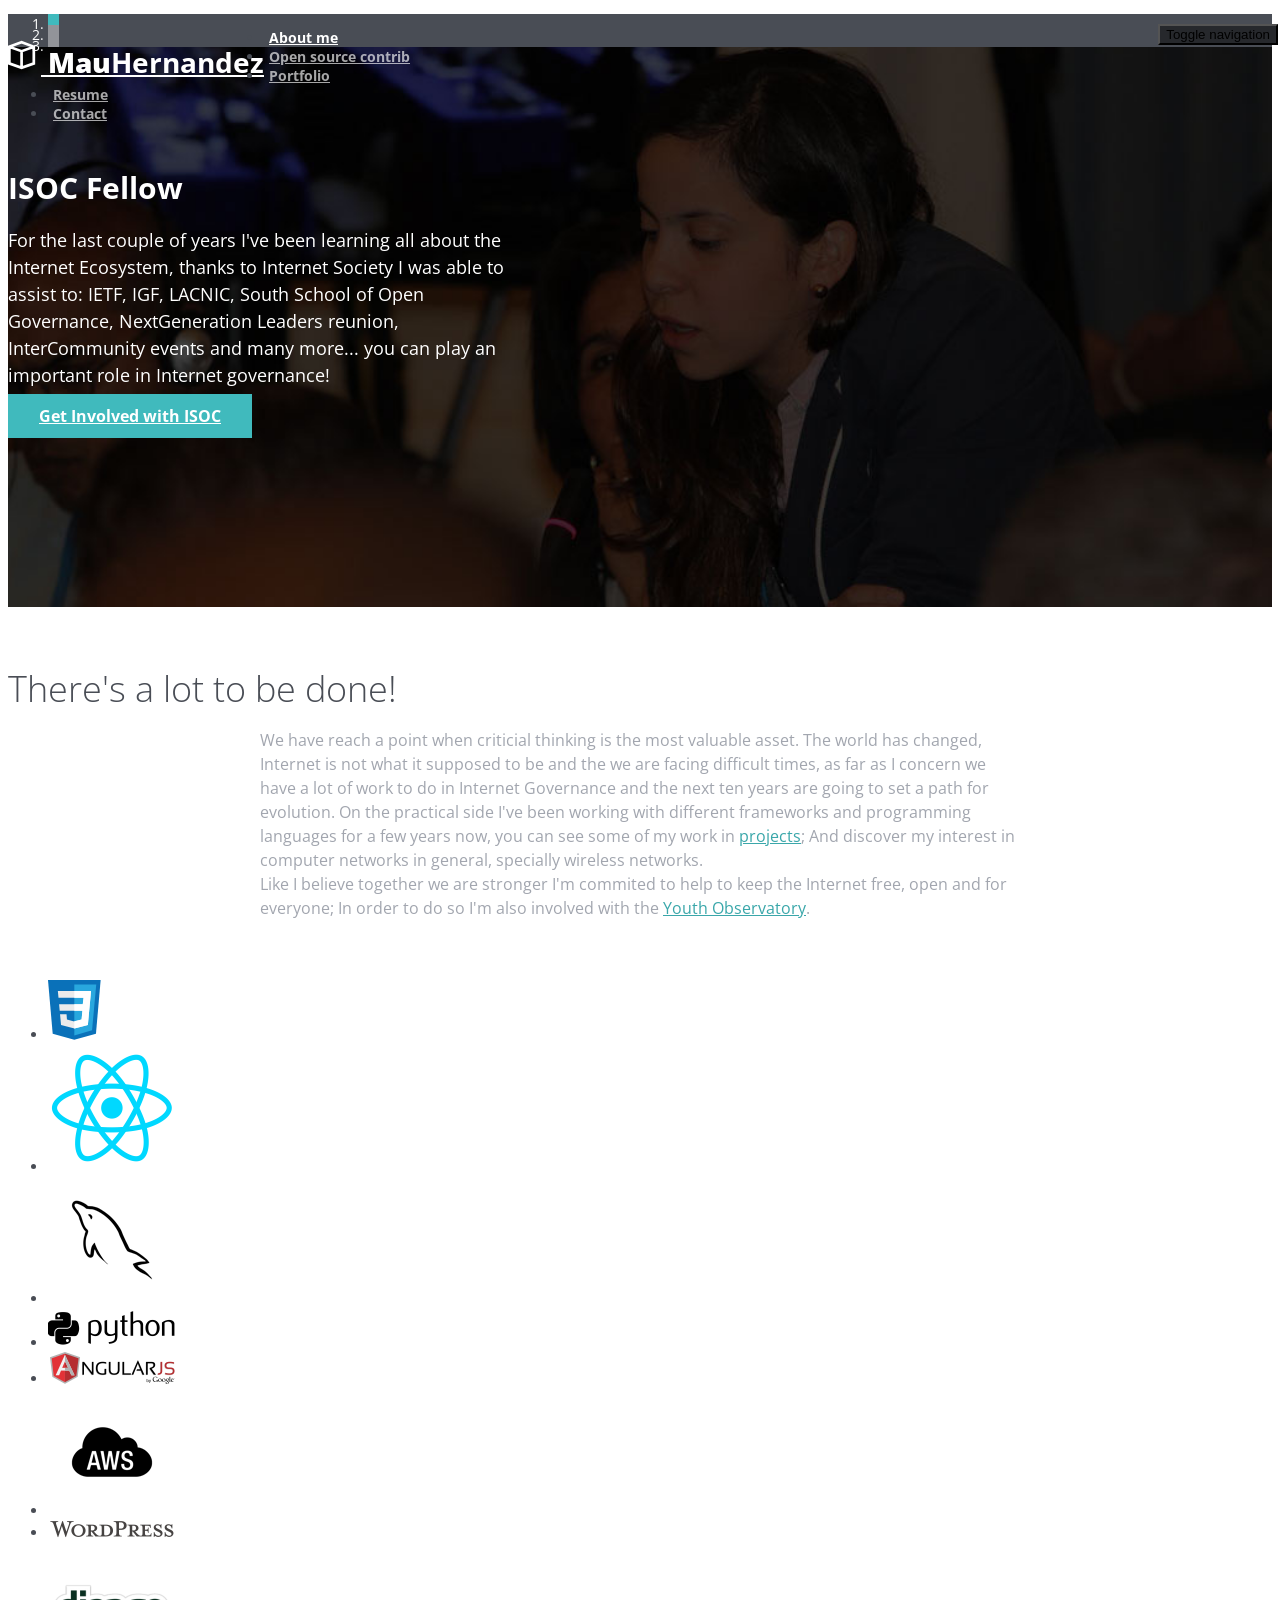
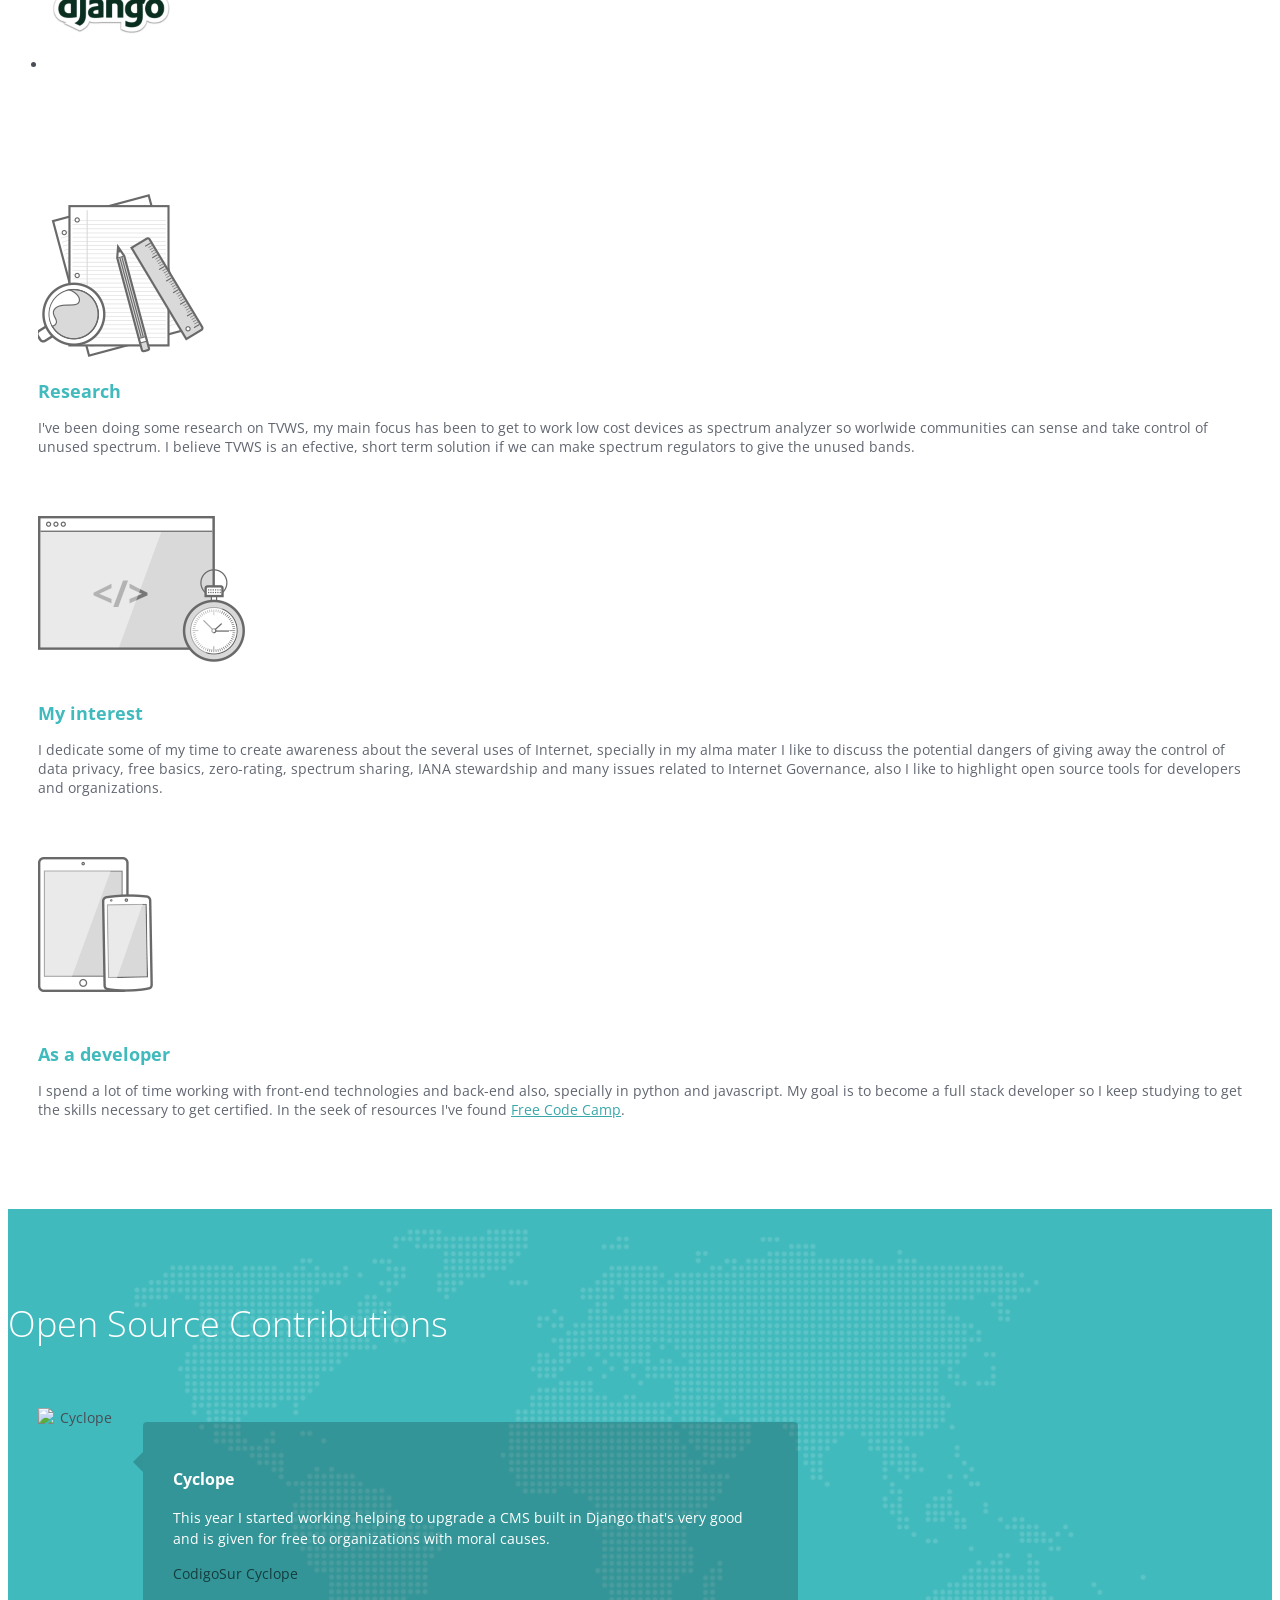
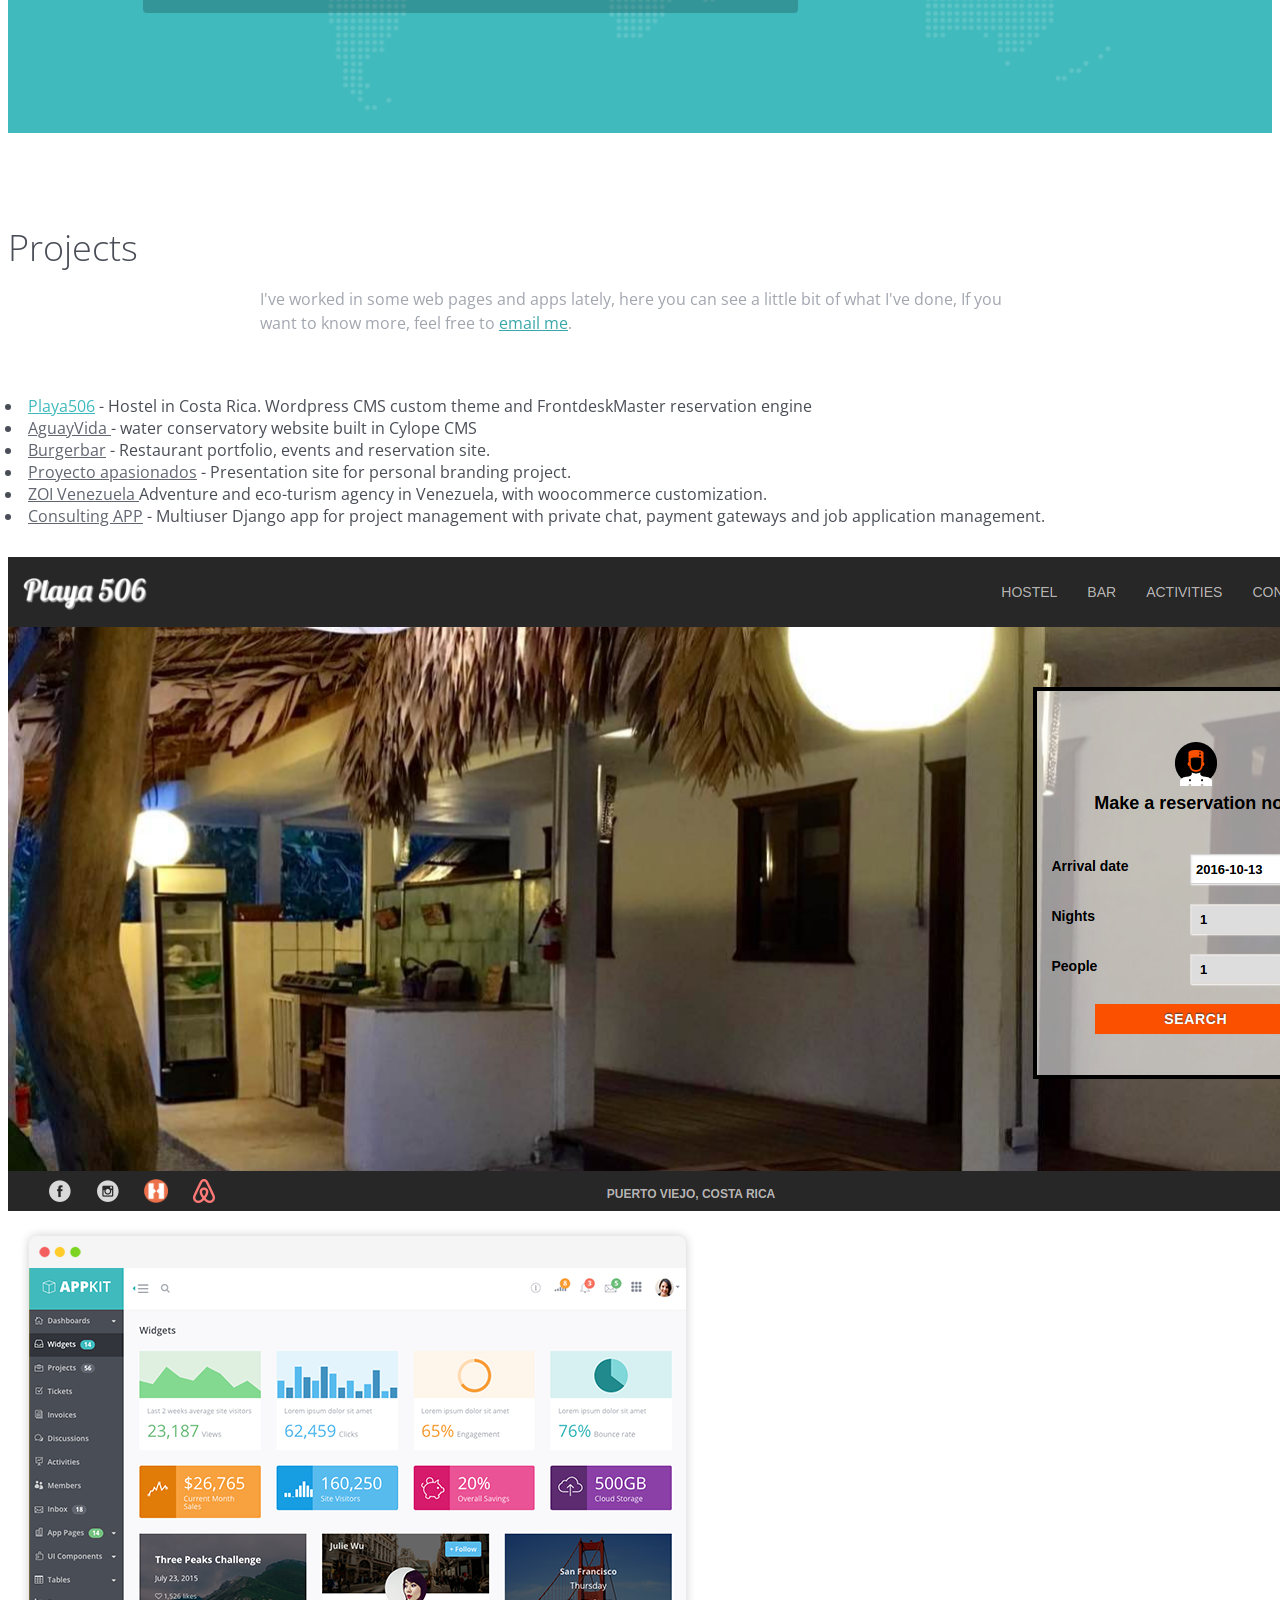
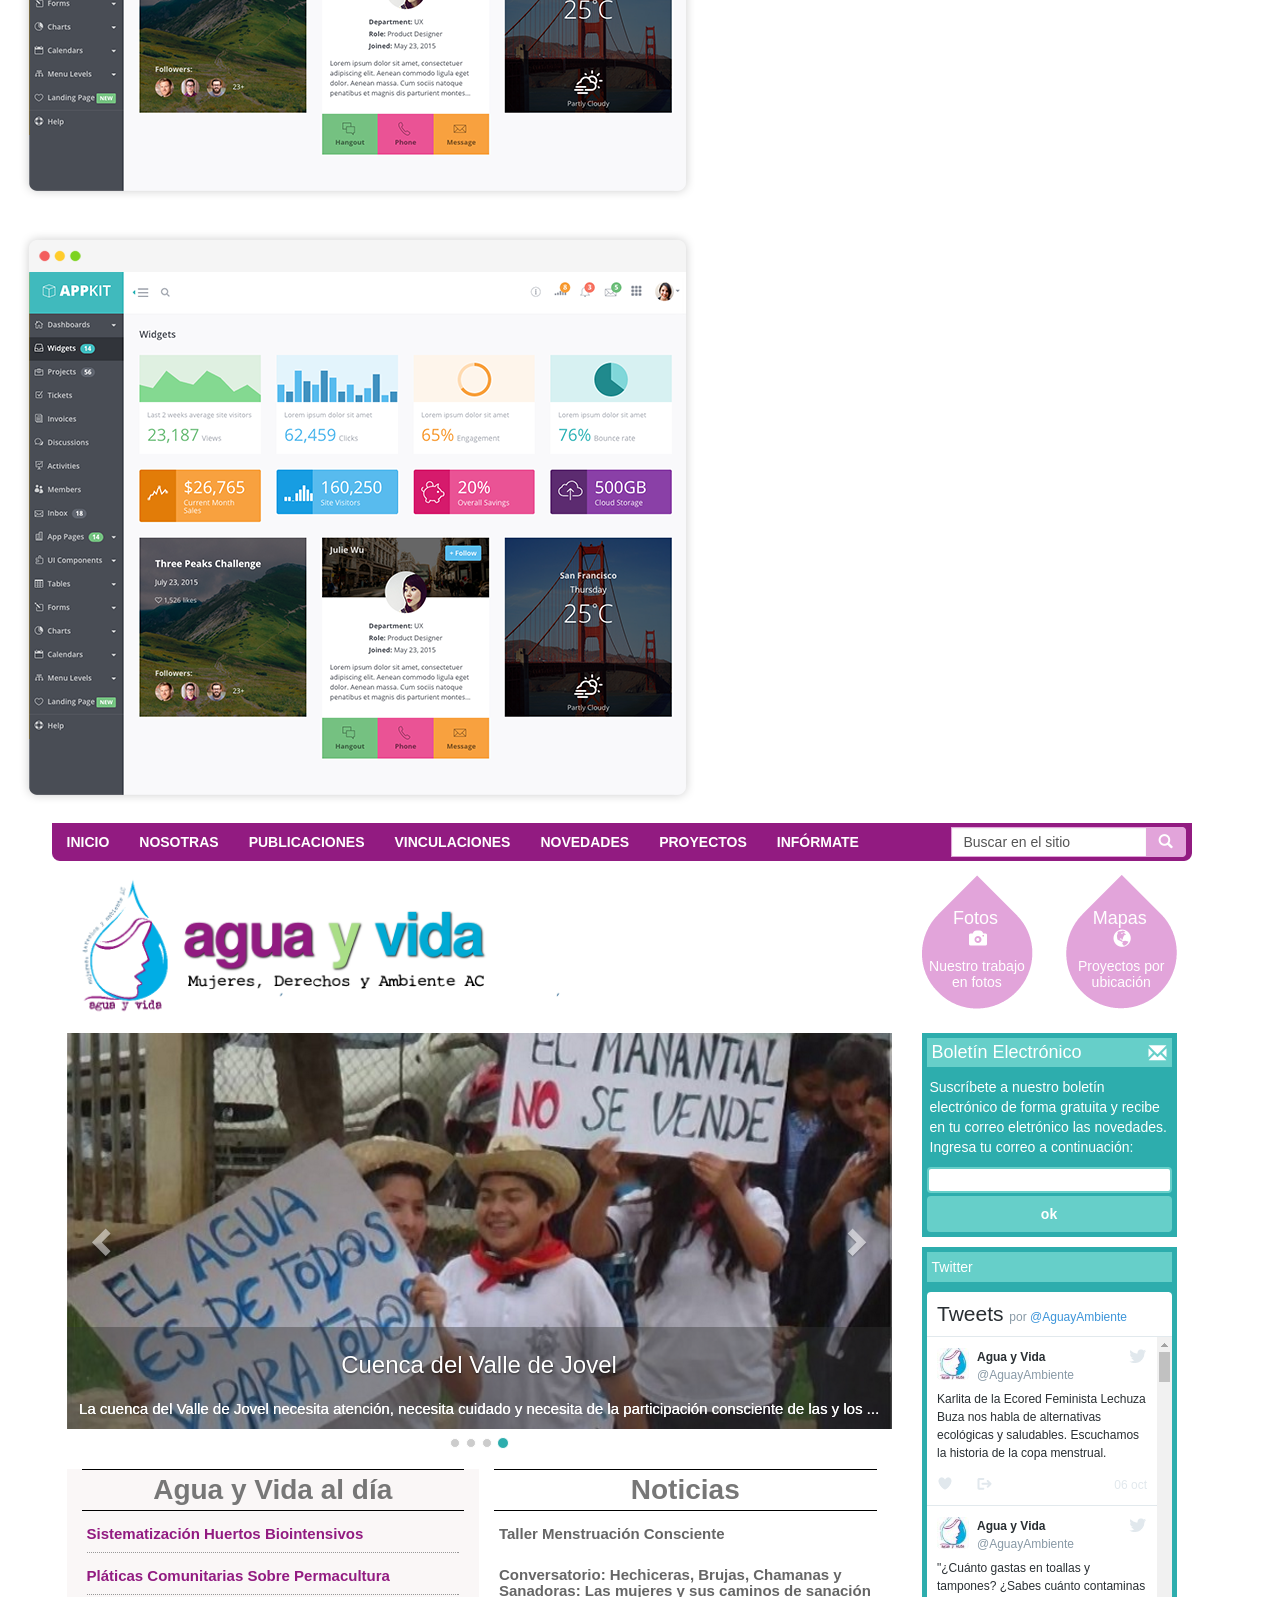
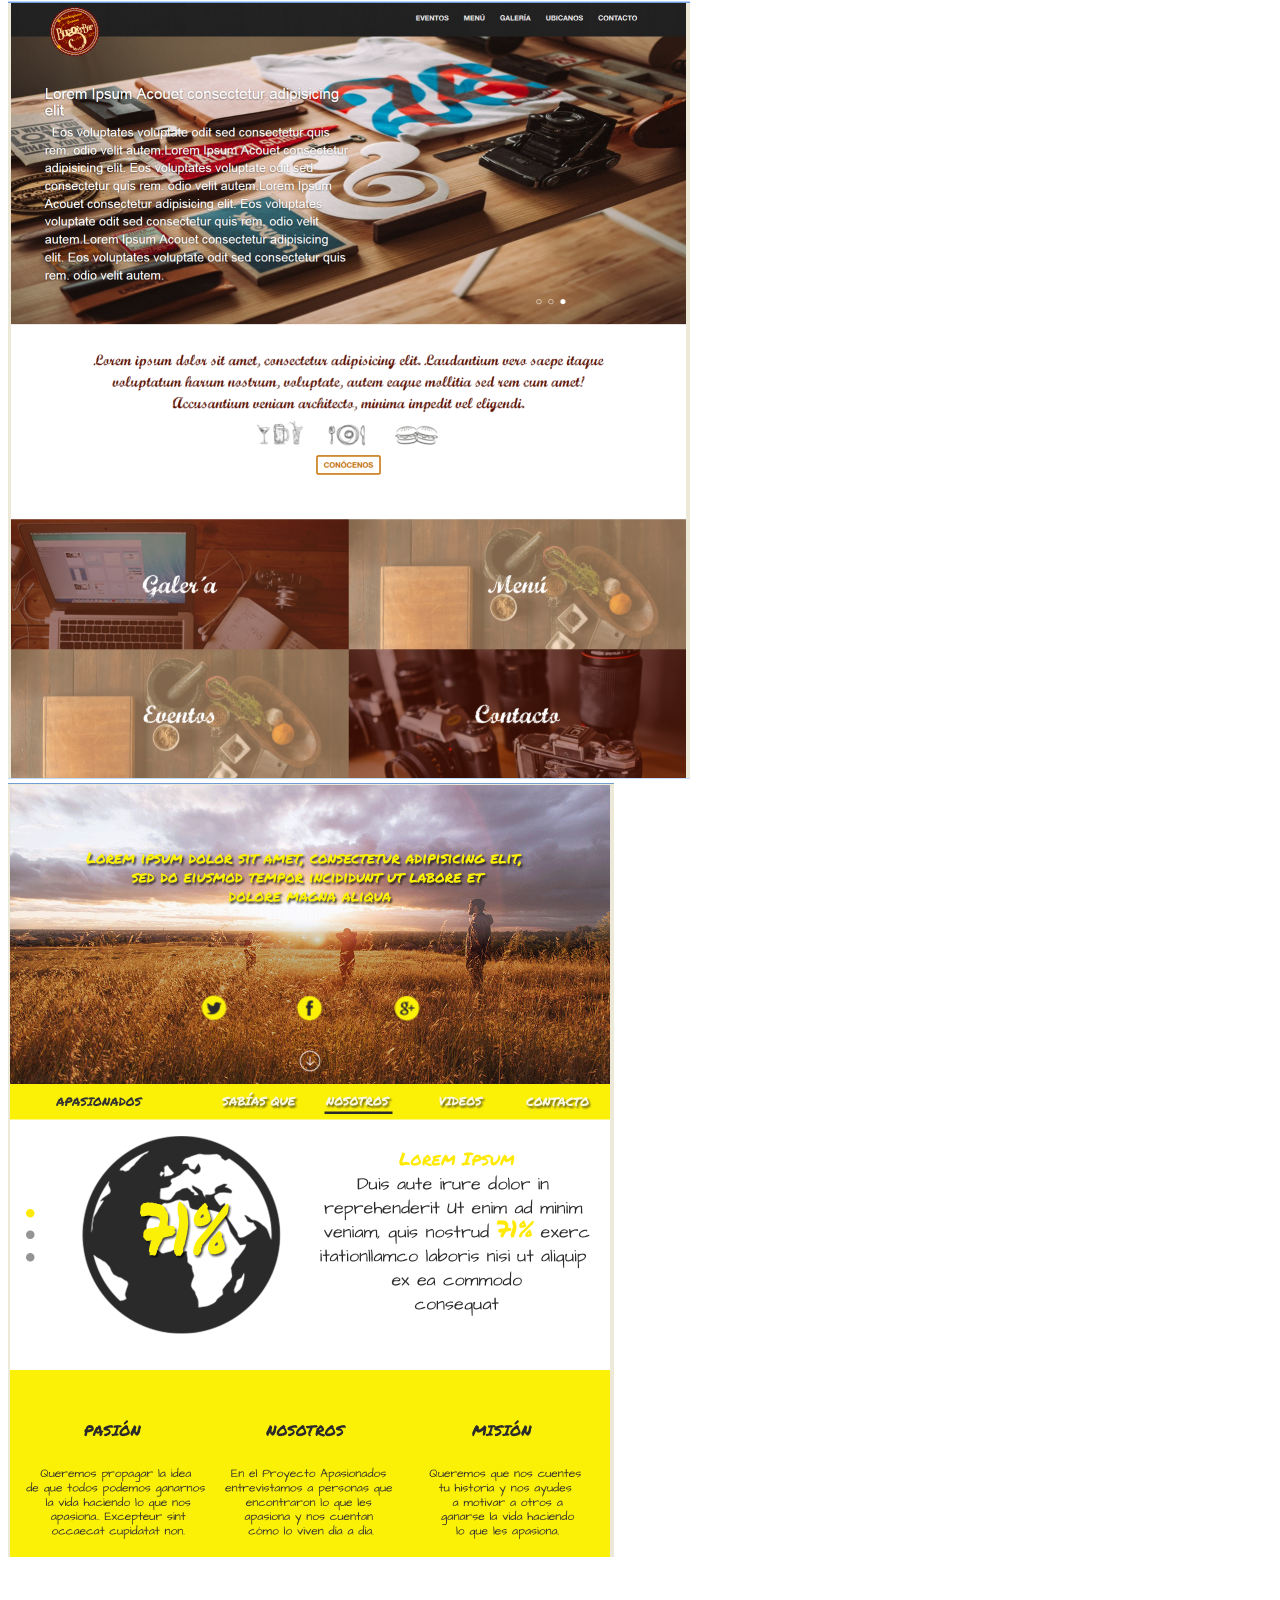
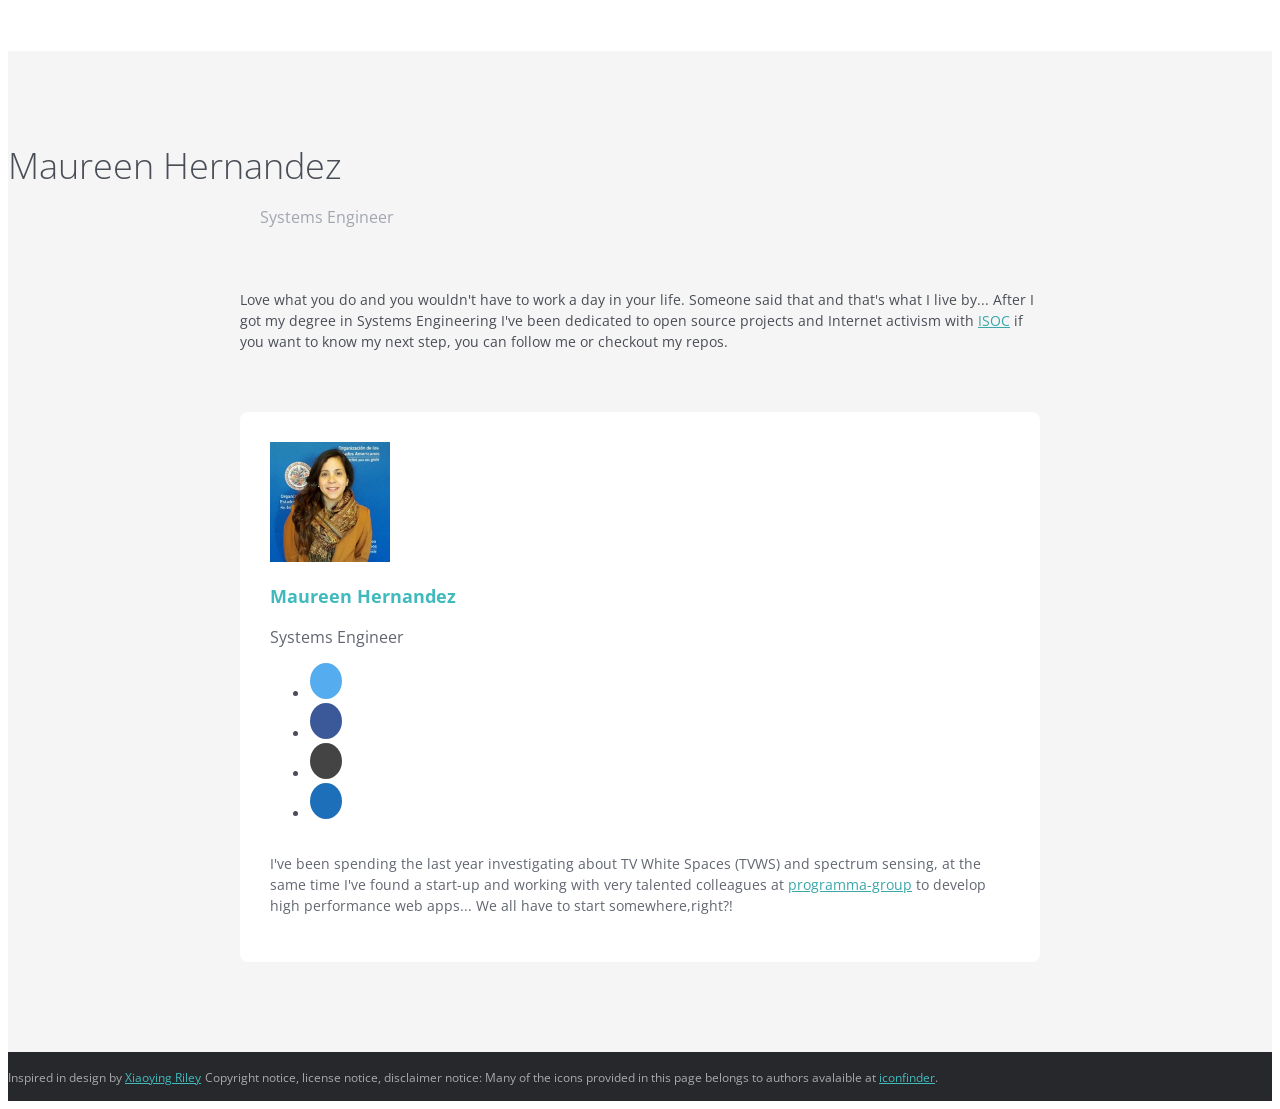
==== index.html @ 8a641129 "Update New icons, resume and description" ====
<!DOCTYPE html>
<!--[if IE 8]> <html lang="en" class="ie8"> <![endif]-->  
<!--[if IE 9]> <html lang="en" class="ie9"> <![endif]-->  
<!--[if !IE]><!--> <html lang="en"> <!--<![endif]-->  
<html>
<head>
	<title>Mau Hernandez</title>
	<meta charset="utf-8">
	<meta http-equiv="X-UA-Compatible" content="IE=edge">
	<meta name="viewport" content="width=device-width, initial-scale=1.0">
	<meta name="description" content="Personal website Maureen Patricia Hernandez. Engineer/Developer">
	<meta name="author" content="Maureen Patricia Hernandez">
	<link rel="shortcut icon" href="favicon.ico">
	<link href='http://fonts.googleapis.com/css?family=Open+Sans:300italic,400italic,600italic,700italic,800italic,400,300,600,700,800' rel='stylesheet' type='text/css'>
	<link rel="stylesheet" href="assets/plugins/bootstrap/css/bootstrap.min.css">
	<link rel="stylesheet" href="assets/plugins/font-awesome/css/font-awesome.css">
	<link id="theme-style" rel="stylesheet" href="assets/css/styles.css">
    <!-- HTML5 shim and Respond.js for IE8 support of HTML5 elements and media queries -->
    <!--[if lt IE 9]>
      <script src="https://oss.maxcdn.com/html5shiv/3.7.2/html5shiv.min.js"></script>
      <script src="https://oss.maxcdn.com/respond/1.4.2/respond.min.js"></script>
    <![endif]-->
</head>
<body>

	    <header id="header" class="header">  
        <div class="container">       
            <h1 class="logo">
                <a class="scrollto" href="#hero">
                    <span class="logo-icon-wrapper"><img class="logo-icon" src="assets/images/logo-icon.svg" alt="icon"></span>
                    <span class="text"><span class="highlight">Mau</span>Hernandez</span></a>
            </h1><!--//logo-->
            <nav class="main-nav navbar-right" role="navigation">
                <div class="navbar-header">
                    <button class="navbar-toggle" type="button" data-toggle="collapse" data-target="#navbar-collapse">
                        <span class="sr-only">Toggle navigation</span>
                        <span class="icon-bar"></span>
                        <span class="icon-bar"></span>
                        <span class="icon-bar"></span>
                    </button><!--//nav-toggle-->
                </div><!--//navbar-header-->
                <div id="navbar-collapse" class="navbar-collapse collapse">
                    <ul class="nav navbar-nav">
                        <li class="active nav-item"><a class="scrollto" href="#about">About me</a></li>

                        <li class="nav-item"><a class="scrollto" href="#contributions">Open source contrib</a></li>
                        <li class="nav-item"><a class="scrollto" href="#portfolio">Portfolio</a></li>
                        <li class="nav-item"><a class="scrollto" href="Maureen_Hernandez_resume.pdf">Resume</a></li>
                        <li class="nav-item"><a class="scrollto" href="#contact">Contact</a></li>
                        <!-- <li class="nav-item"><a class="scrollto" href="#contact">Contact</a></li> -->
                    </ul><!--//nav-->
                </div><!--//navabr-collapse-->
            </nav><!--//main-nav-->                     
        </div><!--//container-->
    </header><!--//header-->

        <div id="hero" class="hero-section">
        
        <div id="hero-carousel" class="hero-carousel carousel carousel-fade slide" data-ride="carousel" data-interval="10000">
                       
			<!-- Indicators -->
			<ol class="carousel-indicators">
				<li class="active" data-slide-to="0" data-target="#hero-carousel"></li>
				<li data-slide-to="1" data-target="#hero-carousel"></li>
				<li data-slide-to="2" data-target="#hero-carousel"></li>
			</ol>
			
			<!-- Wrapper for slides -->
			<div class="carousel-inner">
    			
				<div class="item item-1 active">
					<div class="item-content container">
    					<div class="item-content-inner">
    				        
				            <h2 class="heading">ISOC Fellow</h2>
				            <p class="intro">For the last couple of years I've been learning all about the Internet Ecosystem, thanks to Internet Society I was able to assist to: IETF, IGF, LACNIC, South School of Open Governance, NextGeneration Leaders reunion, InterCommunity events and many more... you can play an important role in Internet governance!</p>
				            <a class="btn btn-primary btn-cta" href="https:www.isoc.org" target="_blank">Get Involved with ISOC</a>
    				        
    					</div><!--//item-content-inner-->
					</div><!--//item-content-->
				</div><!--//item-->
				
				<div class="item item-2">
					<div class="item-content container">
						<div class="item-content-inner">
    				        
				            <h2 class="heading">TVWS Research</h2>
				            <p class="intro">I've been learning about sprectrum sharing for two years now, I wrote a paper about spectrum sensing with low cost devices,that took me to <a href="http://dynamicspectrumalliance.org/global-summit/">Dynamic Spectrum Alliance</a> reunion in Bogota, when in a roundtable we discuss the efforts and directions for the <a href="https://comconnectivity.org/"></a>Dynamic Coalition on Connected Communities (DC3). I'm going to present the full article on this year Internet Governance Forum, join us at the <a href="https://igf2016.sched.org/event/8htn/dc-on-community-connectivity">DC3 session</a></p>
				            <a class="https://igf2016.sched.org/event/8htn/dc-on-community-connectivity" target="_blank">Find out more</a>
    				        
    					</div><!--//item-content-inner-->
					</div>
				</div><!--//item-->
				
				<div class="item item-3">
					<div class="item-content container">
						<div class="item-content-inner">
    				        
				            <h2 class="heading">Web Development</h2>
				            <p class="intro"> At the moment most of my time goes to build web apps using Django and other scopes with continuos integration delivery, REST arquitecture systems and high standars on UX. All this by making use of different kind os API's and writting reusable code following agile development methodology. I've built sites and apps for customers around the world, some I can show you, Check them out!</p>
				            <a class="btn btn-primary btn-cta" href="#portfolio">See portfolio!</a>
    				        
    					</div><!--//item-content-inner-->
					</div>
				</div><!--//item-->
			</div><!--//carousel-inner-->

		</div><!--//carousel-->
    </div><!--//hero-->

    <div id="about" class="about-section">
        <div class="container text-center">
            <h2 class="section-title">There's a lot to be done!</h2>
            <p class="intro"> We have reach a point when criticial thinking is the most valuable asset. The world has changed, Internet is not what it supposed to be and the we are facing difficult times, as far as I concern we have a lot of work to do in Internet Governance and the next ten years are going to set a path for evolution. On the practical side I've been working with different frameworks and programming languages for a few years now, you can see some of my work in <a href="#portfolio">projects</a>; And discover my interest in computer networks in general, specially wireless networks. <br> Like I believe together we are stronger I'm commited to help to keep the Internet free, open and for everyone; In order to do so I'm also involved with the <a href="http://obdjuv.org/">Youth Observatory</a>.</p>
            <ul class="technologies list-inline">
                <li><img src="assets/images/logo-css3.svg" alt="CSS3"></li>
                <li><img src="assets/images/Reactjs.png" alt="REACT"></li>
                <li><img src="assets/images/mysql.png" alt="mysql"></li>
                <li><img src="assets/images/python-logo.png" alt="Python"></li>
                <li><img src="assets/images/AngularJS.png" alt="Angular"></li>
                <li><img src="assets/images/aws.png" alt="Amazon Web Services"></li>
                <li><img src="assets/images/wp.png" alt="Wordpress"></li>
                <li><img src="assets/images/django.png" alt="Django"></li>
            </ul>
            
            <div class="items-wrapper row">
                <div class="item col-mg-4 col-sm-4 col-sm-12">
                    <div class="item-inner">
                        <div class="figure-holder">
                            <img class="figure-image" src="assets/images/figure-1.png" alt="image">
                        </div><!--//figure-holder-->
                        <h3 class="item-title">Research</h3>
                        <div class="item-desc">
                        	I've been doing some research on TVWS, my main focus has been to get to work low cost devices as spectrum analyzer so worlwide communities can sense and take control of unused spectrum. I believe TVWS is an efective, short term solution if we can make spectrum regulators to give the unused bands.
                        </div><!--//item-desc-->
                    </div><!--//item-inner-->
                </div><!--//item-->
                <div class="item col-mg-4 col-sm-4 col-sm-12">
                    <div class="item-inner">
                        <div class="figure-holder">
                            <img class="figure-image" src="assets/images/figure-2.png" alt="image">
                        </div><!--//figure-holder-->
                        <h3 class="item-title">My interest</h3>
                        <div class="item-desc">
                            I dedicate some of my time to create awareness about the several uses of Internet, specially in my alma mater I like to discuss the potential dangers of giving away the control of data privacy, free basics, zero-rating, spectrum sharing, IANA stewardship and many issues related to Internet Governance, also I like to highlight open source tools for developers and organizations.</div><!--//item-desc-->
                    </div><!--//item-inner-->
                </div><!--//item-->
                <div class="item col-mg-4 col-sm-4 col-sm-12">
                    <div class="item-inner">
                        <div class="figure-holder">
                            <img class="figure-image" src="assets/images/figure-3.png" alt="image">
                        </div><!--//figure-holder-->
                        <h3 class="item-title">As a developer</h3>
                        <div class="item-desc">
                            I spend a lot of time working with front-end technologies and back-end also, specially in python and javascript. My goal is to become a full stack developer so I keep studying to get the skills necessary to get certified. In the seek of resources I've found <a href="https://freecodecamp.com/" title="">Free Code Camp</a>.</div><!--//item-desc-->
                    </div><!--//item-inner-->
                </div><!--//item-->
            </div><!--//items-wrapper-->
        </div><!--//container-->
    </div><!--//about-section-->

    <div id="contributions" class="testimonials-section">
        <div class="container">
            <h2 class="section-title text-center">Open Source Contributions</h2>
            <div class="item center-block">
                <div class="profile-holder">
                    <img class="profile-image" src="https://pillku.org/media/uploads/images/pictures/n10/cyclope_big.jpg" alt="Cyclope">
                </div>
                <div class="quote-holder">
                    <blockquote class="quote">
                    	<h3>Cyclope</h3>
                        <p>This year I started working helping to upgrade a CMS built in Django that's very good and is given for free to organizations with moral causes.</p>
                        <div class="quote-source">
                            <a href="https://codigosur.org/"></a><span class="name">CodigoSur</span>
                            <a href="https://cyclope.codigosur.org/"></a><span class="meta">Cyclope</span>
                        </div><!--//quote-source-->
                    </blockquote>
                </div><!--//quote-holder-->
            </div><!--//item-->
        </div><!--//container-->
    </div><!--//testimonials-->
    

        <div id="portfolio" class="features-section">
        <div class="container text-center">
            <h2 class="section-title">Projects</h2>
            <p class="intro">I've worked in some web pages and apps lately, here you can see a little bit of what I've done, If you want to know more, feel free to <a href="mailto:hernandezgmaureenp@gmail.com?subject=feedback">email me</a>.</p>
            
            <div class="tabbed-area row">
                
                <!-- Nav tabs -->
                <ul class="feature-nav nav nav-pill nav-stacked text-left col-md-4 col-sm-6 col-xs-12 col-md-push-8 col-sm-push-6 col-xs-push-0" role="tablist">
                     <li role="presentation" class="active"><a href="#feature-1" aria-controls="feature-1" role="tab" data-toggle="tab"><i class="fa fa-magic"></i>Playa506</a> - Hostel in Costa Rica. Wordpress CMS custom theme and FrontdeskMaster reservation engine </li>
                	<li role="presentation"><a href="#feature-4" aria-controls="feature-4" role="tab" data-toggle="tab"><i class="fa fa-rocket"></i>AguayVida </a> - water conservatory website built in Cylope CMS </li>
                    <li role="presentation"><a href="#feature-6" aria-controls="feature-6" role="tab" data-toggle="tab"><i class="fa fa-rocket"></i>Burgerbar</a> - Restaurant portfolio, events and reservation site.</li> 
                    <li role="presentation"><a href="#feature-7" aria-controls="feature-7" role="tab" data-toggle="tab"><i class="fa fa-rocket"></i>Proyecto apasionados</a> - Presentation site for personal branding project.</li>
                     <li role="presentation"><a href="#feature-2" aria-controls="feature-2" role="tab" data-toggle="tab"><i class="fa fa-star"></i>ZOI Venezuela </a> Adventure and eco-turism agency in Venezuela, with woocommerce customization. </li>
                    <li role="presentation"><a href="#feature-3" aria-controls="feature-3" role="tab" data-toggle="tab"><i class="fa fa-rocket"></i>Consulting APP</a> - Multiuser Django app for project management with private chat, payment gateways and job application management.</li>  
<!--                     <li role="presentation"><a href="#feature-8" aria-controls="feature-8" role="tab" data-toggle="tab"><i class="fa fa-rocket"></i>Donald</a> - Professional photographer portfolio.</li>   -->                        
                </ul>
                
                <!-- Tab panes -->
                <div class="feature-content tab-content col-md-8 col-sm-6 col-xs-12 col-md-pull-4 col-sm-pull-6 col-xs-pull-0">
                    <div role="tabpanel" class="tab-pane fade in active" id="feature-1">
                        <a href="http://playa506.com/" target="_blank"><img class="img-responsive" src="assets/images/feature-11.png" alt="screenshot" ></a>
                    </div>
                    <div role="tabpanel" class="tab-pane fade" id="feature-2">
                        <a href="http://zoivenezuela.com/" target="_blank"><img class="img-responsive" src="assets/images/feature-2.png" alt="screenshot" ></a>
                    </div>
                    <div role="tabpanel" class="tab-pane fade" id="feature-3">
                        <a href="https://wrapbootstrap.com/theme/admin-appkit-admin-theme-angularjs-WB051SCJ1?ref=3wm" target="_blank"><img class="img-responsive" src="assets/images/feature-2.png" alt="screenshot" ></a>
                    </div>
                    <div role="tabpanel" class="tab-pane fade" id="feature-4">
                        <a href="https://aguayvida.org.mx/" target="_blank"><img class="img-responsive" src="assets/images/feature-31.png" alt="screenshot" ></a>
                    </div>
                    <div role="tabpanel" class="tab-pane fade" id="feature-6">
                        <a href="http://www.burdadebueno.com/" target="_blank"><img class="img-responsive" src="assets/images/feature-61.png" alt="screenshot" ></a>
                    </div>
                    <div role="tabpanel" class="tab-pane fade" id="feature-7">
                        <a href="http://www.proyectoapasionados.org/" target="_blank"><img class="img-responsive" src="assets/images/feature-71.png" alt="screenshot" ></a>
                    </div>
                    
                    
                </div><!--//feature-content-->

                
            </div><!--//tabbed-area-->
            
        </div><!--//container-->
    </div><!--//features-->

    <div class="team-section" id="contact">
        <div class="container text-center">
            <h2 class="section-title">Maureen Hernandez</h2>
            <p class="intro">Systems Engineer</p>
            <div class="story">
                <p>Love what you do and you wouldn't have to work a day in your life. Someone said that and that's what I live by... After I got my degree in Systems Engineering I've been dedicated to open source projects and Internet activism with <a href="https://www.isoc.org">ISOC</a> if you want to know my next step, you can follow me or checkout my repos.</p>
            </div>
            <div class="members-wrapper row">
                <div class="item col-md-12 col-sm-12 col-xs-12">
                    <div class="item-inner">
                        <div class="profile">
                            <img class="profile-image" src="assets/images/main-pic-web.jpg" alt="Maureen Patricia Hernandez" />
                        </div>
                        
                        <div class="member-content">
                            <h3 class="member-name">Maureen Hernandez</h3>
                            <div class="member-title">Systems Engineer</div>
                            <ul class="social list-inline">
                                <li><a class="twitter" href="https://twitter.com/maureenhg" target="_blank"><i class="fa fa-twitter"></i></a></li>
                                <li><a class="facebook" href="https://www.facebook.com/maureen.hg" target="_blank"><i class="fa fa-facebook"></i></a></li>
                                <li><a class="github" href="https://github.com/MauHernandez" target="_blank"><i class="fa fa-github"></i></a></li>
                               <li><a class="linkedin" href="https://ve.linkedin.com/in/maureenhernandez" target="_blank"><i class="fa fa-linkedin"></i></a></li>
                                
                            </ul>
                            <div class="member-desc">
                               <p>I've been spending the last year investigating about TV White Spaces (TVWS) and spectrum sensing, at the same time I've found a start-up and working with very talented colleagues at <a href="http://programma-group.github.io/" target="_blank">programma-group</a> to develop high performance web apps... We all have to start somewhere,right?!</p>
                            </div><!--//member-desc-->
                        </div><!--//member-content-->
                    </div><!--//item-inner-->
                </div><!--//item-->
            </div><!--//members-wrapper-->
        </div>
    </div><!--//team-section-->

        <footer class="footer text-center">
        <div class="container">
            <!--/* This template is released under the Creative Commons Attribution 3.0 License. Please keep the attribution link below when using for your own project. Thank you for your support. :) If you'd like to use the template without the attribution, you can check out other license options via our website: themes.3rdwavemedia.com */-->
            <small class="copyright">Inspired in design <i class="fa fa-heart"></i> by <a href="http://themes.3rdwavemedia.com/" target="_blank">Xiaoying Riley</a></small>
            <small class="copyright">Copyright notice, license notice, disclaimer notice: Many of the icons provided in this page belongs to authors avalaible at <a href="https://www.iconfinder.com">iconfinder</a>.</small>
            
        </div><!--//container-->
    </footer>
     
    <!-- Javascript -->          
    <script type="text/javascript" src="assets/plugins/jquery-1.12.3.min.js"></script>
    <script type="text/javascript" src="assets/plugins/bootstrap/js/bootstrap.min.js"></script>
    <script type="text/javascript" src="assets/plugins/jquery-scrollTo/jquery.scrollTo.min.js"></script>     
    <script type="text/javascript" src="assets/js/main.js"></script> 
	
</body>
</html>
---- assets/css/styles.css ----
/*   
 * Template Name: Appkit Landing - Responsive Website Template for Developers
 * Version: 1.0
 * Author: Xiaoying Riley
 * Website: http://themes.3rdwavemedia.com/
 * Twitter: @3rdwave_themes
* License: Creative Commons Attribution 3.0 License
*/
/* Theme default */
body {
  font-family: 'Open Sans', arial, sans-serif;
  color: #494d55;
  font-size: 14px;
  -webkit-font-smoothing: antialiased;
  -moz-osx-font-smoothing: grayscale;
}
p {
  margin-bottom: 15px;
  line-height: 1.5;
}
a {
  color: #3aa7aa;
  -webkit-transition: all 0.4s ease-in-out;
  -moz-transition: all 0.4s ease-in-out;
  -ms-transition: all 0.4s ease-in-out;
  -o-transition: all 0.4s ease-in-out;
}
a:hover {
  text-decoration: underline;
  color: #339597;
}
a:active {
  text-decoration: none;
}
a:focus {
  text-decoration: none;
}
.btn,
a.btn {
  -webkit-transition: all 0.4s ease-in-out;
  -moz-transition: all 0.4s ease-in-out;
  -ms-transition: all 0.4s ease-in-out;
  -o-transition: all 0.4s ease-in-out;
  font-weight: 600;
  font-size: 14px;
  line-height: 1.5;
}
.btn .fa,
a.btn .fa {
  margin-right: 5px;
}
.btn-cta,
a.btn-cta {
  font-weight: bold;
  font-size: 16px;
  padding: 10px 30px;
}
.btn-primary {
  background: #40babd;
  border: 1px solid #40babd;
  color: #fff;
}
.btn-primary:hover,
.btn-primary:focus,
.btn-primary:active,
.btn-primary.active,
.btn-primary.hover {
  background: #3aa7aa;
  color: #fff;
  border: 1px solid #3aa7aa;
}
.carousel-fade .carousel-inner .item {
  transition-property: opacity;
}
.carousel-fade .carousel-inner .item,
.carousel-fade .carousel-inner .active.left,
.carousel-fade .carousel-inner .active.right {
  opacity: 0;
}
.carousel-fade .carousel-inner .active,
.carousel-fade .carousel-inner .next.left,
.carousel-fade .carousel-inner .prev.right {
  opacity: 1;
}
.carousel-fade .carousel-inner .next,
.carousel-fade .carousel-inner .prev,
.carousel-fade .carousel-inner .active.left,
.carousel-fade .carousel-inner .active.right {
  left: 0;
  transform: translate3d(0, 0, 0);
}
.carousel-fade .carousel-control {
  z-index: 2;
}
.carousel-indicators {
  bottom: 30px;
  margin-bottom: 0;
}
.carousel-indicators li {
  background-color: rgba(255, 255, 255, 0.4);
  border: none;
  width: 11px;
  height: 11px;
  margin: 0;
  margin-right: 5px;
}
.carousel-indicators li.active {
  background-color: #40babd;
  width: 11px;
  height: 11px;
  margin: 0;
  margin-right: 5px;
}
/* ======= Header ======= */
.header {
  position: fixed;
  width: 100%;
  z-index: 30;
  height: 60px;
  -webkit-transition: none;
  -moz-transition: none;
  -ms-transition: none;
  -o-transition: none;
}
.header.header-scrolled {
  background: #fff;
  -webkit-box-shadow: 0 0 4px rgba(0, 0, 0, 0.5);
  -moz-box-shadow: 0 0 4px rgba(0, 0, 0, 0.5);
  box-shadow: 0 0 4px rgba(0, 0, 0, 0.5);
}
.header.header-scrolled a {
  color: #494d55;
}
.header.header-scrolled .logo {
  color: #40babd;
  padding-top: 12px;
}
.header.header-scrolled .logo .logo-icon-wrapper {
  background: #40babd;
  width: 40px;
  height: 40px;
  -webkit-border-radius: 50%;
  -moz-border-radius: 50%;
  -ms-border-radius: 50%;
  -o-border-radius: 50%;
  border-radius: 50%;
  -moz-background-clip: padding;
  -webkit-background-clip: padding-box;
  background-clip: padding-box;
  text-align: center;
}
.header.header-scrolled .logo .logo-icon {
  width: 20px;
  height: 20px;
  margin-right: 0;
}
.header.header-scrolled .main-nav .nav .nav-item a {
  color: #a2a6af;
}
.header.header-scrolled .main-nav .nav .nav-item.active a {
  color: #494d55;
  border-bottom: 4px solid #40babd;
}
.header a {
  color: #fff;
  -webkit-transition: none;
  -moz-transition: none;
  -ms-transition: none;
  -o-transition: none;
}
.header a:hover {
  text-decoration: none;
}
.header .logo {
  margin: 0;
  display: inline-block;
  float: left;
  font-size: 28px;
  padding-top: 15px;
}
.header .logo .logo-icon-wrapper {
  margin-right: 3px;
  position: relative;
  display: inline-block;
  top: -3px;
}
.header .logo .logo-icon {
  width: 30px;
  height: 30px;
}
.header .logo .highlight {
  font-weight: 800;
}
.main-nav {
  margin-top: 6px;
}
.main-nav .navbar-toggle {
  margin-right: 0;
  margin-top: 0;
  background: none;
  position: absolute;
  right: 10px;
  top: 10px;
  background: #26282c;
}
.main-nav .navbar-toggle:focus {
  outline: none;
}
.main-nav .navbar-toggle .icon-bar {
  background-color: #fff;
  height: 3px;
}
.main-nav .navbar-toggle:hover .icon-bar {
  background-color: #fff;
}
.main-nav .nav .nav-item {
  font-weight: normal;
  font-size: 14px;
  margin-right: 25px;
}
.main-nav .nav .nav-item.active a {
  background: none;
  color: #fff;
}
.main-nav .nav .nav-item a {
  color: rgba(255, 255, 255, 0.65);
  font-weight: 700;
}
.main-nav .nav .nav-item a:hover {
  color: #fff;
  background: none;
}
.main-nav .nav .nav-item a:focus {
  outline: none;
  background: none;
}
.main-nav .nav .nav-item a:active {
  outline: none;
  background: none;
}
.main-nav .nav .nav-item:last-child {
  margin-right: 0;
}
.main-nav .nav.active {
  position: relative;
}
.nav > li > a {
  padding-left: 5px;
  padding-right: 5px;
}
/* ====== Footer ====== */
.footer {
  background: #26282c;
  color: rgba(255, 255, 255, 0.6);
  padding: 15px 0;
}
.footer a {
  color: #40babd;
}
.footer .fa-heart {
  color: #EA5395;
}
/* ======= Hero Section ======= */
.hero-section {
  min-height: 560px;
  background: #494d55;
  position: relative;
}
.hero-section .figure-holder-wrapper {
  position: absolute;
  left: 0;
  bottom: 0;
  width: 100%;
  overflow: hidden;
}
.hero-section .figure-holder {
  position: relative;
  height: 560px;
}
.hero-section .figure-holder .figure-image {
  position: absolute;
  bottom: 0;
  right: 0;
  z-index: 10;
}
.hero-carousel {
  height: 560px;
  color: #fff;
}
.hero-carousel .carousel-inner .item {
  height: 560px;
  background-position: center center;
}
.hero-carousel .carousel-inner .item-1 {
  background-image: url('../images/hero-1.jpg');
  -webkit-background-size: cover;
  -moz-background-size: cover;
  -o-background-size: cover;
  background-size: cover;
}
.hero-carousel .carousel-inner .item-2 {
  background-image: url('../images/hero-2.jpg');
  -webkit-background-size: cover;
  -moz-background-size: cover;
  -o-background-size: cover;
  background-size: cover;
}
.hero-carousel .carousel-inner .item-3 {
  background-image: url('../images/hero-3.jpg');
  -webkit-background-size: cover;
  -moz-background-size: cover;
  -o-background-size: cover;
  background-size: cover;
}
.hero-carousel .carousel-inner .heading {
  font-size: 30px;
  line-height: 1.4;
  font-weight: bold;
  margin-top: 0;
  margin-bottom: 15px;
}
.hero-carousel .carousel-inner .intro {
  font-size: 18px;
}
.hero-carousel .carousel-inner .intro + .btn {
  margin-top: 15px;
}
/* ======= About Section ======= */
.about-section {
  padding-top: 90px;
}
.about-section .section-title {
  margin: 0;
  margin-bottom: 15px;
  font-size: 36px;
  font-weight: 300;
}
.about-section .intro {
  color: #a2a6af;
  font-size: 16px;
  max-width: 760px;
  margin: 0 auto;
  margin-bottom: 60px;
}
.about-section .items-wrapper {
  margin-bottom: 60px;
}
.about-section .items-wrapper .figure-holder {
  min-height: 170px;
  margin-bottom: 15px;
  vertical-align: bottom;
}
.about-section .items-wrapper .item-inner {
  padding: 30px;
}
.about-section .items-wrapper .item-title {
  color: #40babd;
  font-size: 18px;
  font-weight: bold;
  margin: 0;
  margin-bottom: 15px;
}
.about-section .items-wrapper .item-desc {
  color: #616670;
}
.technologies {
  margin-bottom: 90px;
}
.technologies li {
  margin-right: 10px;
}
.technologies li:last-child {
  margin-right: 0;
}
.testimonials {
  background: #40babd;
}
.testimonials-inner {
  padding: 60px 30px;
  position: relative;
  max-width: 800px;
}
.testimonials-inner .profile-holder {
  position: absolute;
  left: 30px;
  text-align: center;
}
.testimonials-inner .profile-image {
  display: inline-block;
  margin: 0 auto;
}
.testimonials-inner .quote {
  background: rgba(0, 0, 0, 0.2);
  color: #fff;
  margin-left: 130px;
  border-left: none;
  margin-bottom: 0;
  font-size: 14px;
  min-height: 100px;
  -webkit-border-radius: 4px;
  -moz-border-radius: 4px;
  -ms-border-radius: 4px;
  -o-border-radius: 4px;
  border-radius: 4px;
  -moz-background-clip: padding;
  -webkit-background-clip: padding-box;
  background-clip: padding-box;
  position: relative;
  padding: 15px;
}
.testimonials-inner .quote:before {
  position: absolute;
  left: -10px;
  top: 30px;
  content: "";
  width: 0;
  height: 0;
  border-top: 10px solid transparent;
  border-bottom: 10px solid transparent;
  border-right: 10px solid rgba(0, 0, 0, 0.2);
}
/* ======= Testimonials Section ======= */
.testimonials-section {
  background: #40babd url('../images/map.png') no-repeat center center;
  -webkit-background-size: cover;
  -moz-background-size: cover;
  -o-background-size: cover;
  background-size: cover;
  padding-top: 90px;
  padding-bottom: 90px;
}
.testimonials-section .section-title {
  margin: 0;
  margin-bottom: 30px;
  font-size: 36px;
  font-weight: 300;
  color: #fff;
}
.testimonials-section .item {
  position: relative;
  max-width: 800px;
  padding: 30px;
}
.testimonials-section .item:last-child {
  margin-bottom: 0;
}
.testimonials-section .item.item-reversed .profile-holder {
  left: inherit;
  right: 30px;
}
.testimonials-section .item.item-reversed .quote {
  margin-left: 0;
  margin-right: 105px;
}
.testimonials-section .item.item-reversed .quote:before {
  left: inherit;
  right: -10px;
  content: "";
  border-top: 10px solid transparent;
  border-bottom: 10px solid transparent;
  border-left: 10px solid rgba(0, 0, 0, 0.2);
  border-right: inherit;
}
.testimonials-section .item .profile-holder {
  position: absolute;
  left: 30px;
  text-align: center;
}
.testimonials-section .item .profile-image {
  display: inline-block;
  margin: 0 auto;
  width: 80px;
  height: 80px;
}
.testimonials-section .item .quote {
  background: rgba(0, 0, 0, 0.2);
  color: #fff;
  margin-left: 105px;
  border-left: none;
  margin-bottom: 0;
  font-size: 14px;
  min-height: 80px;
  -webkit-border-radius: 4px;
  -moz-border-radius: 4px;
  -ms-border-radius: 4px;
  -o-border-radius: 4px;
  border-radius: 4px;
  -moz-background-clip: padding;
  -webkit-background-clip: padding-box;
  background-clip: padding-box;
  position: relative;
  padding: 30px;
}
.testimonials-section .item .quote:before {
  position: absolute;
  left: -10px;
  top: 30px;
  content: "";
  width: 0;
  height: 0;
  border-top: 10px solid transparent;
  border-bottom: 10px solid transparent;
  border-right: 10px solid rgba(0, 0, 0, 0.2);
}
.testimonials-section .item .quote-source {
  color: rgba(0, 0, 0, 0.6);
}
/* ======= Features Section ======= */
.features-section {
  padding-top: 90px;
  padding-bottom: 90px;
}
.features-section .section-title {
  margin: 0;
  margin-bottom: 15px;
  font-size: 36px;
  font-weight: 300;
}
.features-section .intro {
  color: #a2a6af;
  font-size: 16px;
  max-width: 760px;
  margin: 0 auto;
  margin-bottom: 60px;
}
.feature-nav {
  text-align: center;
  margin-bottom: 30px;
}
.feature-nav > li {
  position: relative;
}
.feature-nav > li .fa {
  margin-right: 5px;
}
.feature-nav > li.active > a {
  color: #40babd;
  background: none;
  padding: 8px 0;
}
.feature-nav > li > a {
  background: none;
  padding: 8px 0;
  color: #616670;
}
.feature-nav > li > a:hover {
  background: none;
  color: #40babd;
}
/* ======= Pricing Section ======= */
.pricing-section {
  padding-top: 90px;
  padding-bottom: 90px;
}
.pricing-section .section-title {
  margin: 0;
  margin-bottom: 15px;
  font-size: 36px;
  font-weight: 300;
}
.pricing-section .intro {
  color: #a2a6af;
  font-size: 16px;
  max-width: 760px;
  margin: 0 auto;
  margin-bottom: 60px;
}
.pricing-wrapper {
  max-width: 900px;
  margin: 0 auto;
}
.pricing-wrapper .item {
  margin-bottom: 30px;
}
.pricing-wrapper .item-inner {
  color: #fff;
  padding: 30px;
  -webkit-border-radius: 8px;
  -moz-border-radius: 8px;
  -ms-border-radius: 8px;
  -o-border-radius: 8px;
  border-radius: 8px;
  -moz-background-clip: padding;
  -webkit-background-clip: padding-box;
  background-clip: padding-box;
  background: #40babd;
  min-height: 390px;
}
.pricing-wrapper .item-inner a {
  color: rgba(0, 0, 0, 0.4);
}
.pricing-wrapper .item-1 .item-inner {
  background: #75c181;
}
.pricing-wrapper .item-2 .item-inner {
  background: #58bbee;
}
.pricing-wrapper .item-3 .item-inner {
  background: #F8A13F;
}
.pricing-wrapper .item-heading {
  font-weight: 800;
  font-size: 18px;
  margin: 0;
  min-height: 60px;
}
.pricing-wrapper .price-figure {
  font-size: 46px;
  margin-bottom: 15px;
}
.pricing-wrapper .price-figure .currency {
  vertical-align: super;
  font-size: 26px;
  -webkit-opacity: 0.6;
  -moz-opacity: 0.6;
  opacity: 0.6;
}
.pricing-wrapper .price-figure .number {
  font-weight: 500;
}
.pricing-wrapper .price-desc {
  margin-bottom: 30px;
  min-height: 120px;
}
.pricing-wrapper a.btn {
  background: rgba(0, 0, 0, 0.2);
  color: #fff;
}
.pricing-wrapper a.btn:hover {
  background: rgba(0, 0, 0, 0.4);
}
/* ======= Team Section ======= */
.team-section {
  padding-top: 90px;
  padding-bottom: 90px;
  background: #f5f5f5;
}
.team-section .section-title {
  margin: 0;
  margin-bottom: 15px;
  font-size: 36px;
  font-weight: 300;
}
.team-section .intro {
  color: #a2a6af;
  font-size: 16px;
  max-width: 760px;
  margin: 0 auto;
  margin-bottom: 60px;
}
.team-section .story {
  margin: 0 auto;
  margin-bottom: 60px;
  max-width: 800px;
}
.team-section .profile-image {
  width: 120px;
  height: 120px;
}
.team-section .members-wrapper {
  max-width: 800px;
  margin: 0 auto;
}
.team-section .item-inner {
  padding: 30px;
  background: #fff;
  -webkit-border-radius: 8px;
  -moz-border-radius: 8px;
  -ms-border-radius: 8px;
  -o-border-radius: 8px;
  border-radius: 8px;
  -moz-background-clip: padding;
  -webkit-background-clip: padding-box;
  background-clip: padding-box;
}
.team-section .member-name {
  font-size: 18px;
  font-weight: 700;
  color: #40babd;
}
.team-section .member-title {
  font-size: 16px;
  margin-top: 0;
  margin-bottom: 15px;
  color: #616670;
}
.team-section .social {
  margin-bottom: 30px;
}
.team-section .social a {
  display: inline-block;
  width: 32px;
  height: 32px;
  font-size: 18px;
  -webkit-border-radius: 50%;
  -moz-border-radius: 50%;
  -ms-border-radius: 50%;
  -o-border-radius: 50%;
  border-radius: 50%;
  -moz-background-clip: padding;
  -webkit-background-clip: padding-box;
  background-clip: padding-box;
  background: #40babd;
  padding-top: 4px;
  color: #fff;
}
.team-section .social a.google {
  background: #dd4b39;
}
.team-section .social a.google:hover {
  background: #d73925;
}
.team-section .social a.twitter {
  background: #55acee;
}
.team-section .social a.twitter:hover {
  background: #3ea1ec;
}
.team-section .social a.facebook {
  background: #3b5998;
}
.team-section .social a.facebook:hover {
  background: #344e86;
}
.team-section .social a.linkedin {
  background: #1E6FBA;
}
.team-section .social a.linkedin:hover {
  background: #1a62a4;
}
.team-section .social a.github {
  background: #444;
}
.team-section .social a.github:hover {
  background: #373737;
}
.team-section .social a.dribbble {
  background: #EC4D8B;
}
.team-section .social a.dribbble:hover {
  background: #ea367c;
}
.team-section .member-desc {
  color: #616670;
}
/* ======= Contact Section ======= */
.contact-section {
  padding-top: 90px;
  padding-bottom: 90px;
  background: #494d55 url('../images/map.png') no-repeat center center;
  color: #fff;
}
.contact-section .section-title {
  margin: 0;
  margin-bottom: 15px;
  font-size: 36px;
  font-weight: 300;
  margin-bottom: 30px;
}
.contact-content {
  max-width: 600px;
  margin: 0 auto;
  margin-bottom: 60px;
}
/* Extra small devices (phones, less than 768px) */
@media (max-width: 767px) {
  .navbar-collapse {
    border-top: none;
    -webkit-box-shadow: none;
    -moz-box-shadow: none;
    box-shadow: none;
    width: 100%;
    left: 0;
    top: 60px;
    position: absolute;
    background: #26282c;
    z-index: 40;
  }
  .header .main-nav .navbar-collapse .nav-item.active a {
    color: #40babd;
  }
  .header.header-scrolled .main-nav .navbar-collapse .nav-item.active a {
    border: none;
    color: #40babd;
  }
  .main-nav .navbar-collapse .nav-item {
    margin-right: 0;
  }
  .main-nav .navbar-collapse .nav-item a {
    text-align: center;
  }
  .pricing-wrapper .item-inner {
    min-height: inherit;
  }
  .pricing-wrapper .price-desc {
    min-height: inherit;
  }
  .hero-section .figure-image {
    width: 300px;
  }
  .hero-carousel .carousel-inner .heading {
    font-size: 26px;
  }
  .hero-carousel .carousel-inner .item-content-inner {
    padding-top: 100px;
  }
  .hero-section .figure-holder .figure-image {
    width: inherit;
    bottom: 0;
    top: inherit;
    right: inherit;
    left: 15px;
    max-width: 320px;
  }
  .technologies li {
    margin-bottom: 15px;
  }
  .members-wrapper .item {
    margin-bottom: 30px;
  }
  .members-wrapper .item:last-child {
    margin-bottom: 0;
  }
  .hero-carousel {
    height: 660px;
  }
  .hero-section .carousel-inner {
    height: 660px;
  }
  .hero-carousel .carousel-inner .item {
    height: 660px;
  }
  .testimonials-section .item .profile-image {
    width: 60px;
    height: 60px;
  }
  .testimonials-section .item .quote {
    margin-left: 85px;
    padding: 15px;
  }
  .testimonials-section .item.item-reversed .quote {
    margin-right: 85px;
  }
  .team-section .item-inner {
    min-height: inherit;
  }
}
/* Small devices (tablets, 768px and up) */
@media (min-width: 768px) {
  .feature-nav {
    text-align: left;
    padding-left: 30px;
  }
  .feature-nav > li {
    font-size: 15px;
  }
  .hero-section .figure-holder .figure-image {
    width: 400px;
    bottom: inherit;
    top: 130px;
  }
  .hero-carousel .carousel-inner .item-content-inner {
    max-width: 300px;
    padding-top: 120px;
  }
  .team-section .item-inner {
    min-height: 515px;
  }
}
/* Medium devices (desktops, 992px and up) */
@media (min-width: 992px) {
  .feature-nav {
    margin-top: 30px;
    padding-left: 15px;
  }
  .feature-nav > li {
    font-size: 16px;
  }
  .feature-nav > li > a {
    padding: 15px 0;
  }
  .feature-nav > li.active > a {
    padding: 15px 0;
  }
  .hero-section .figure-holder .figure-image {
    width: 420px;
    bottom: inherit;
    top: 130px;
  }
  .hero-carousel .carousel-inner .item-content-inner {
    max-width: 500px;
  }
  .team-section .item-inner {
    min-height: 490px;
  }
}
/* Large devices (large desktops, 1200px and up) */
@media (min-width: 1200px) {
  .hero-section .figure-holder .figure-image {
    width: 570px;
    bottom: 0;
    top: inherit;
  }
}
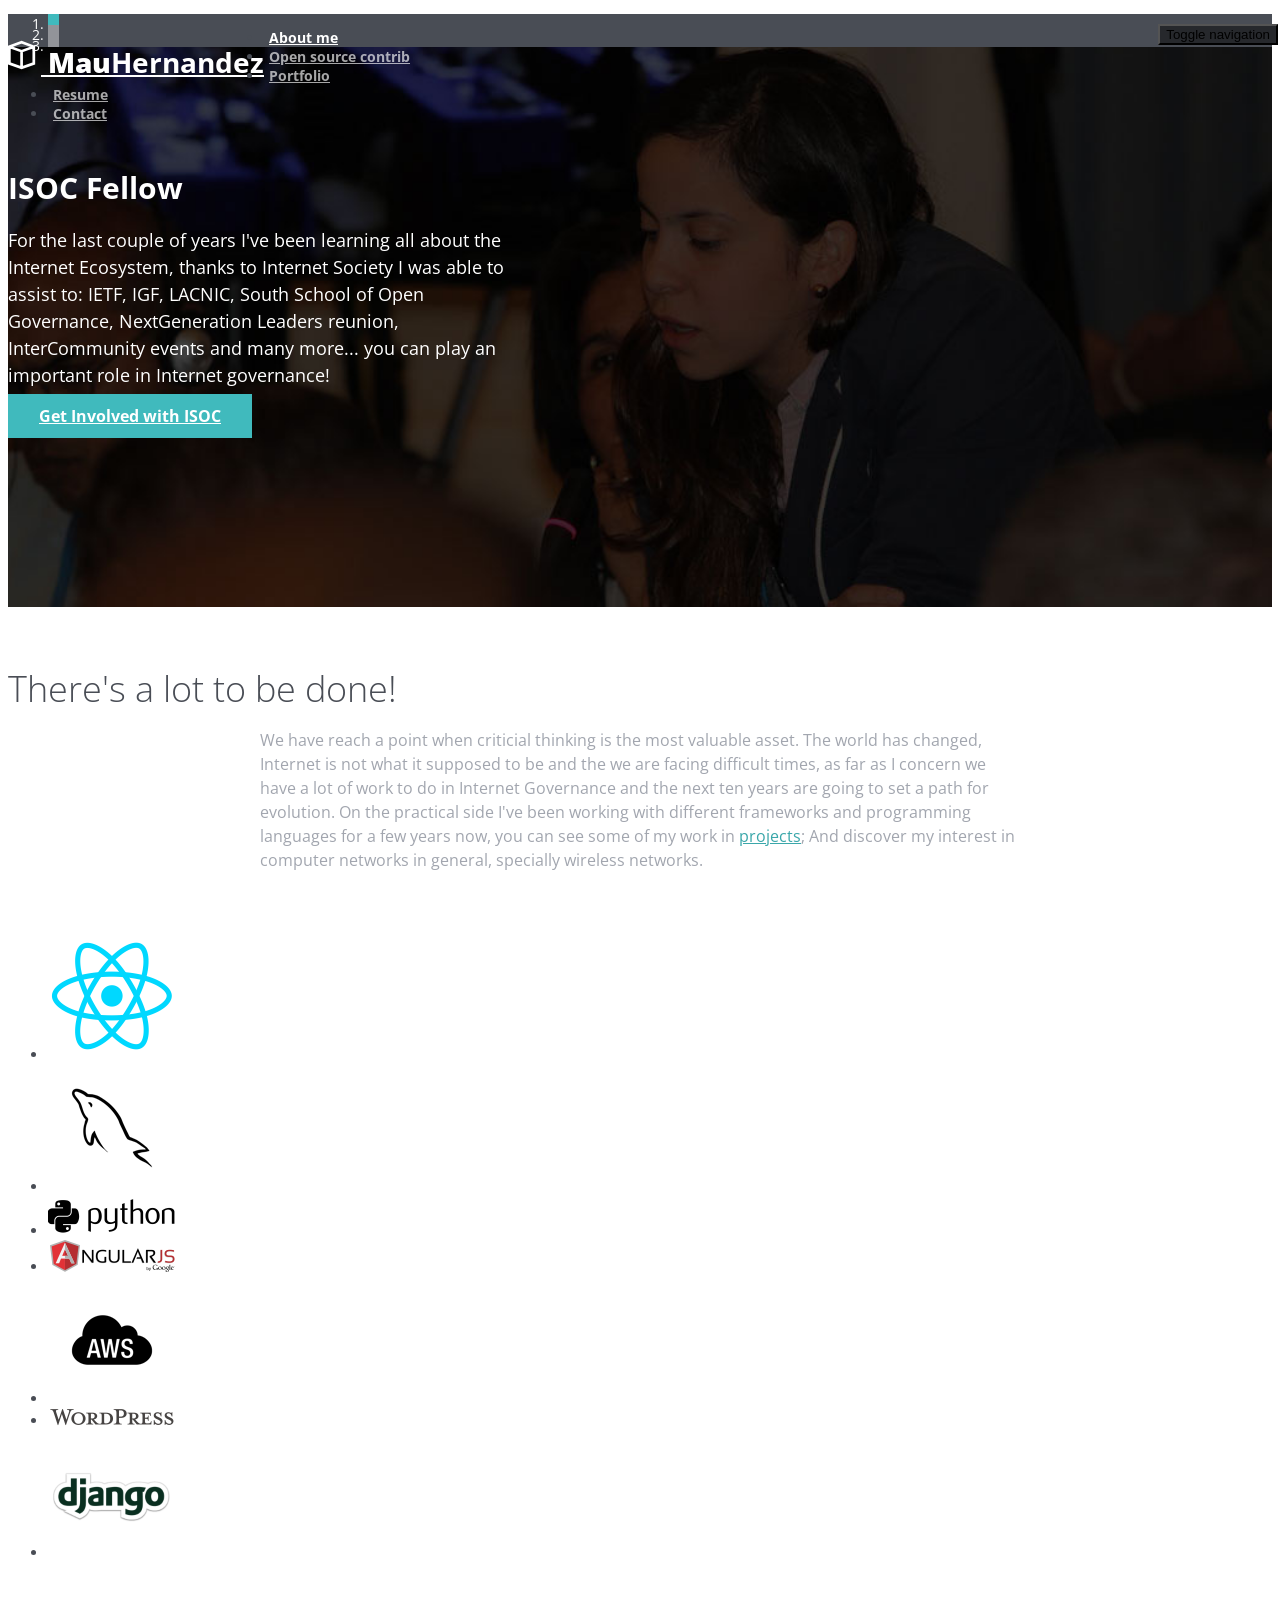
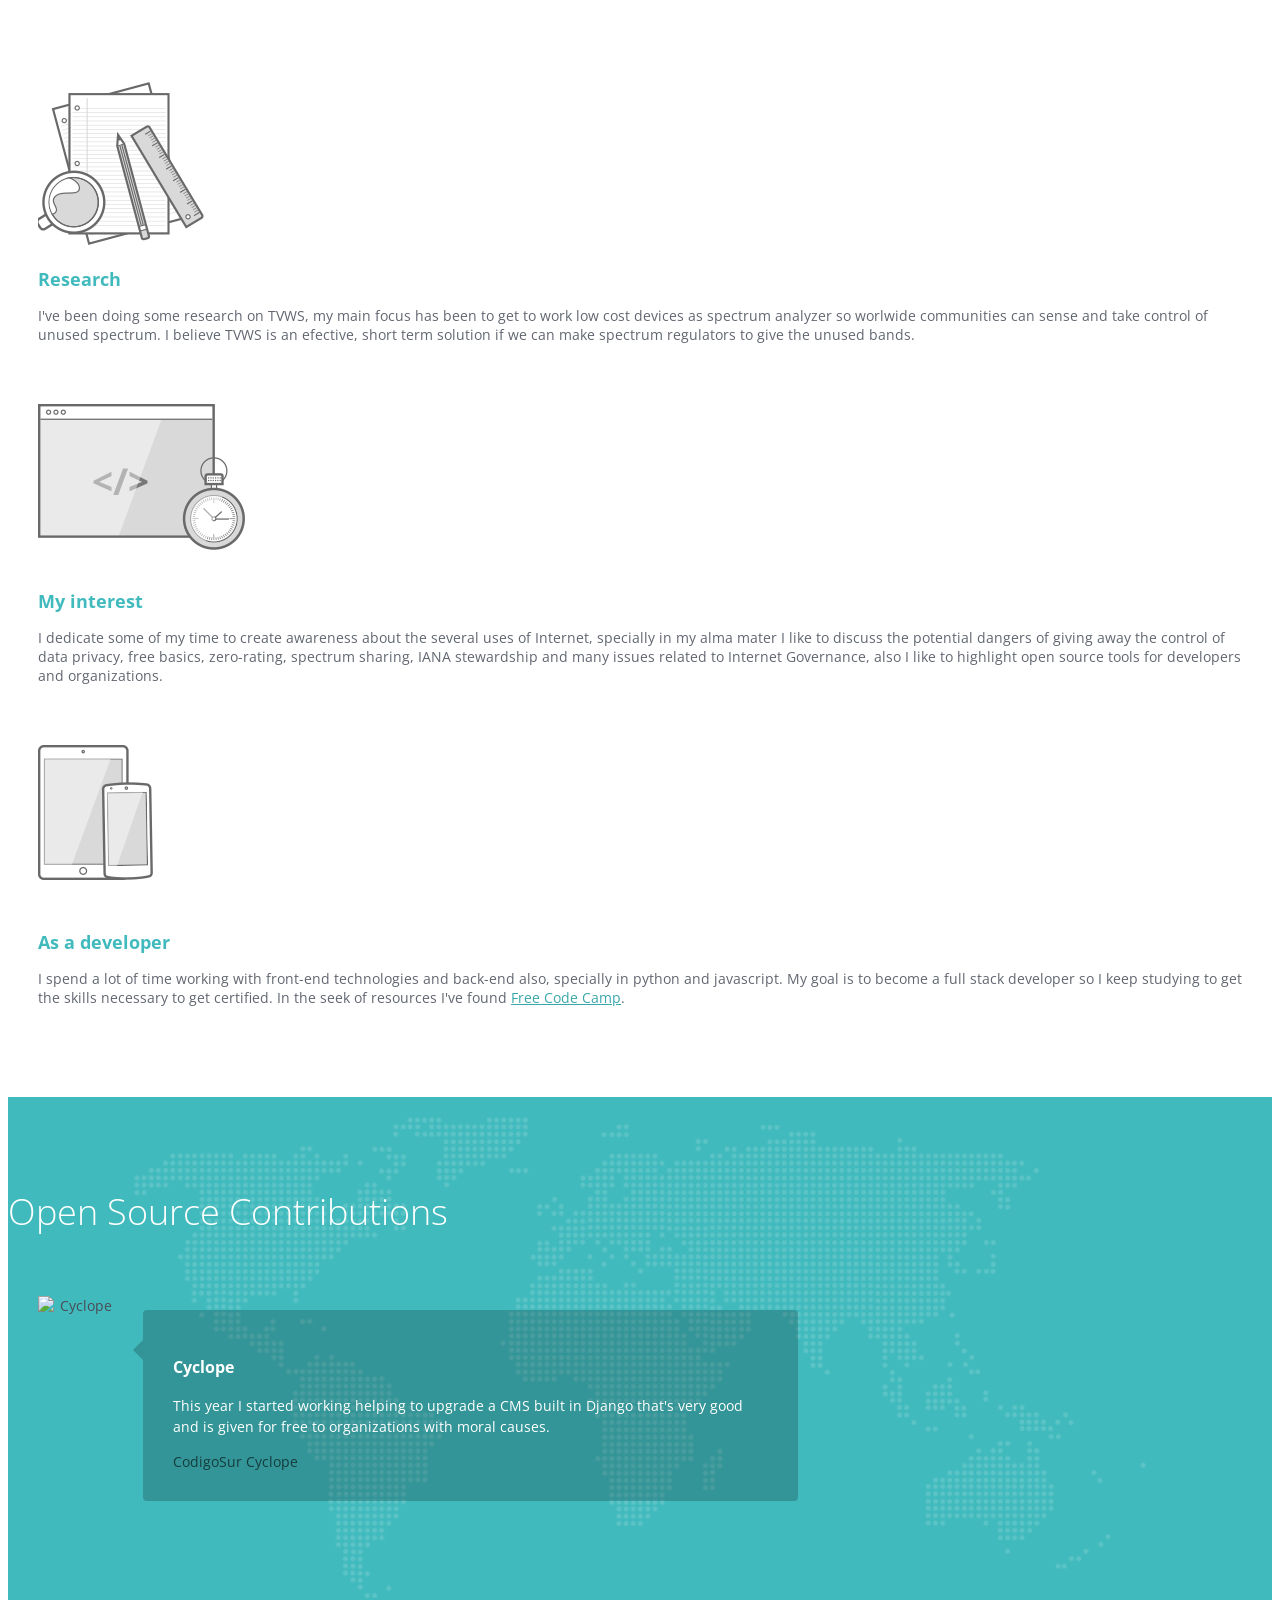
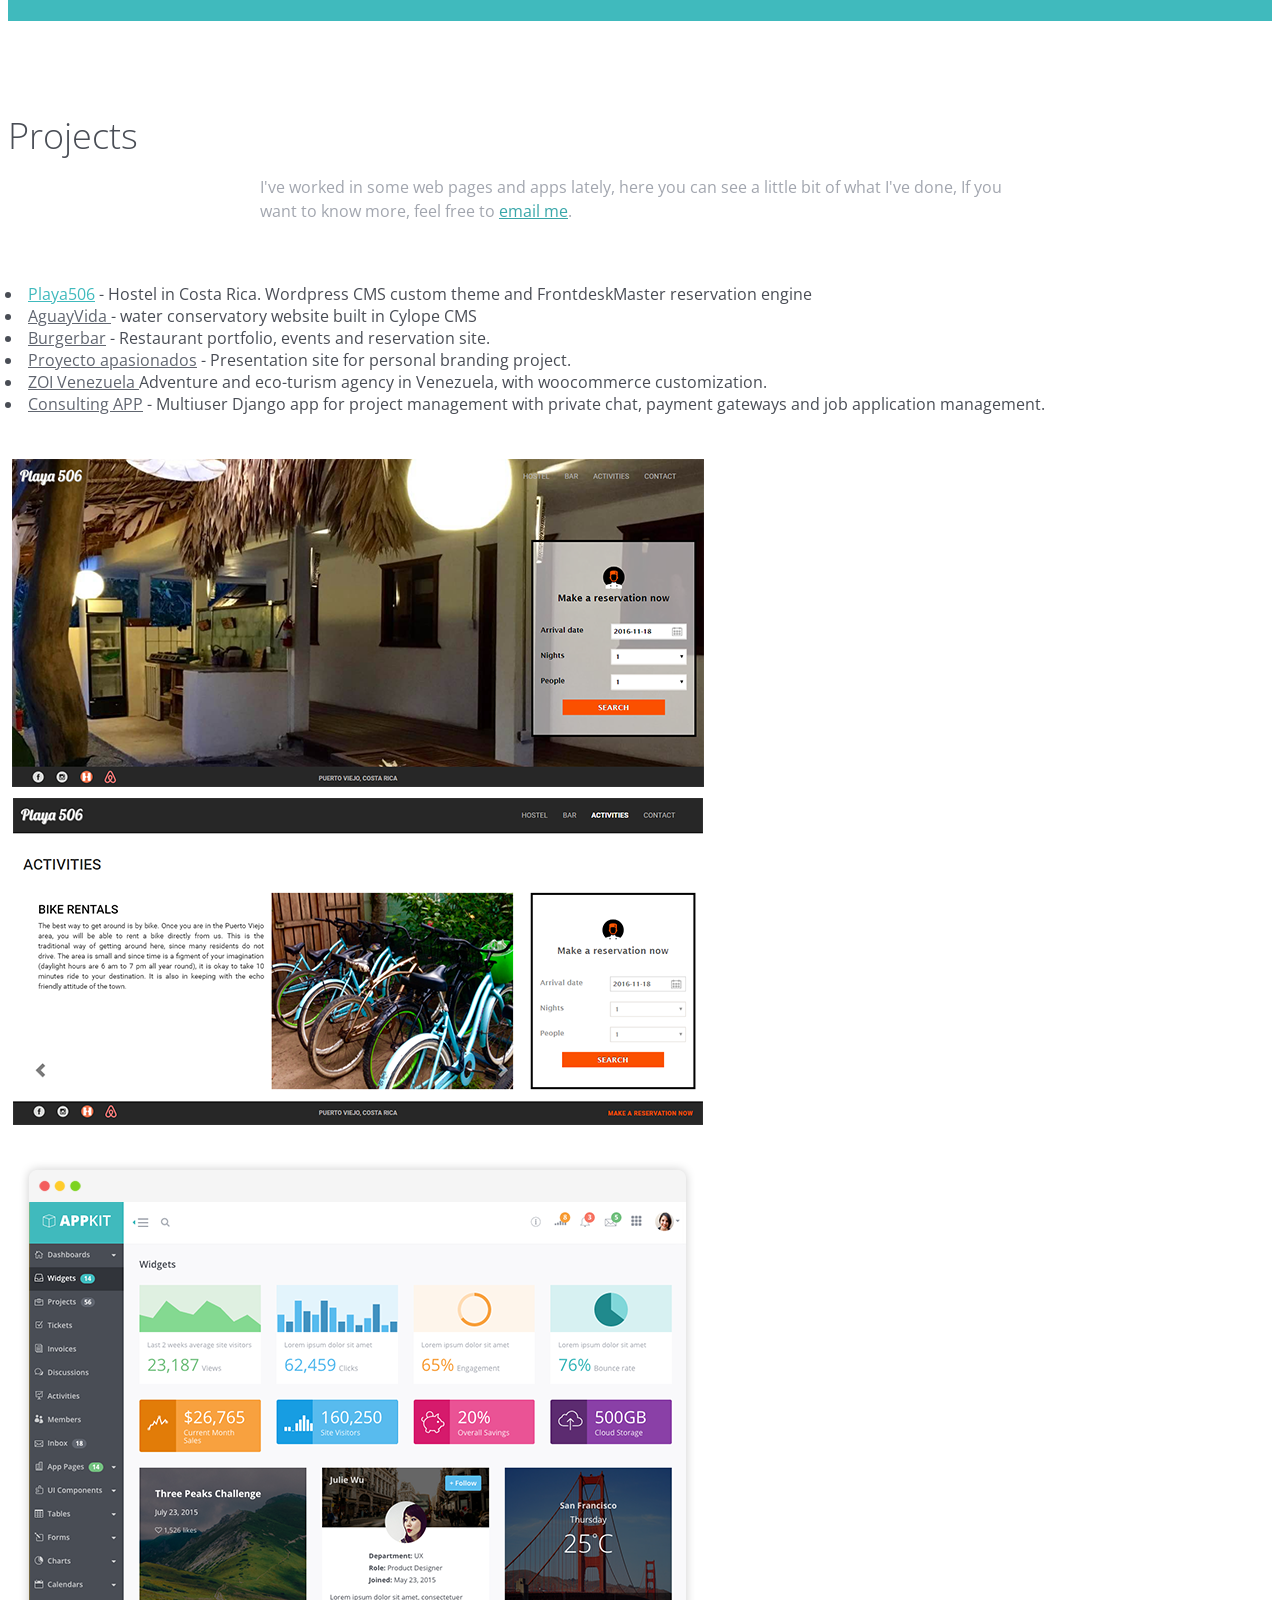
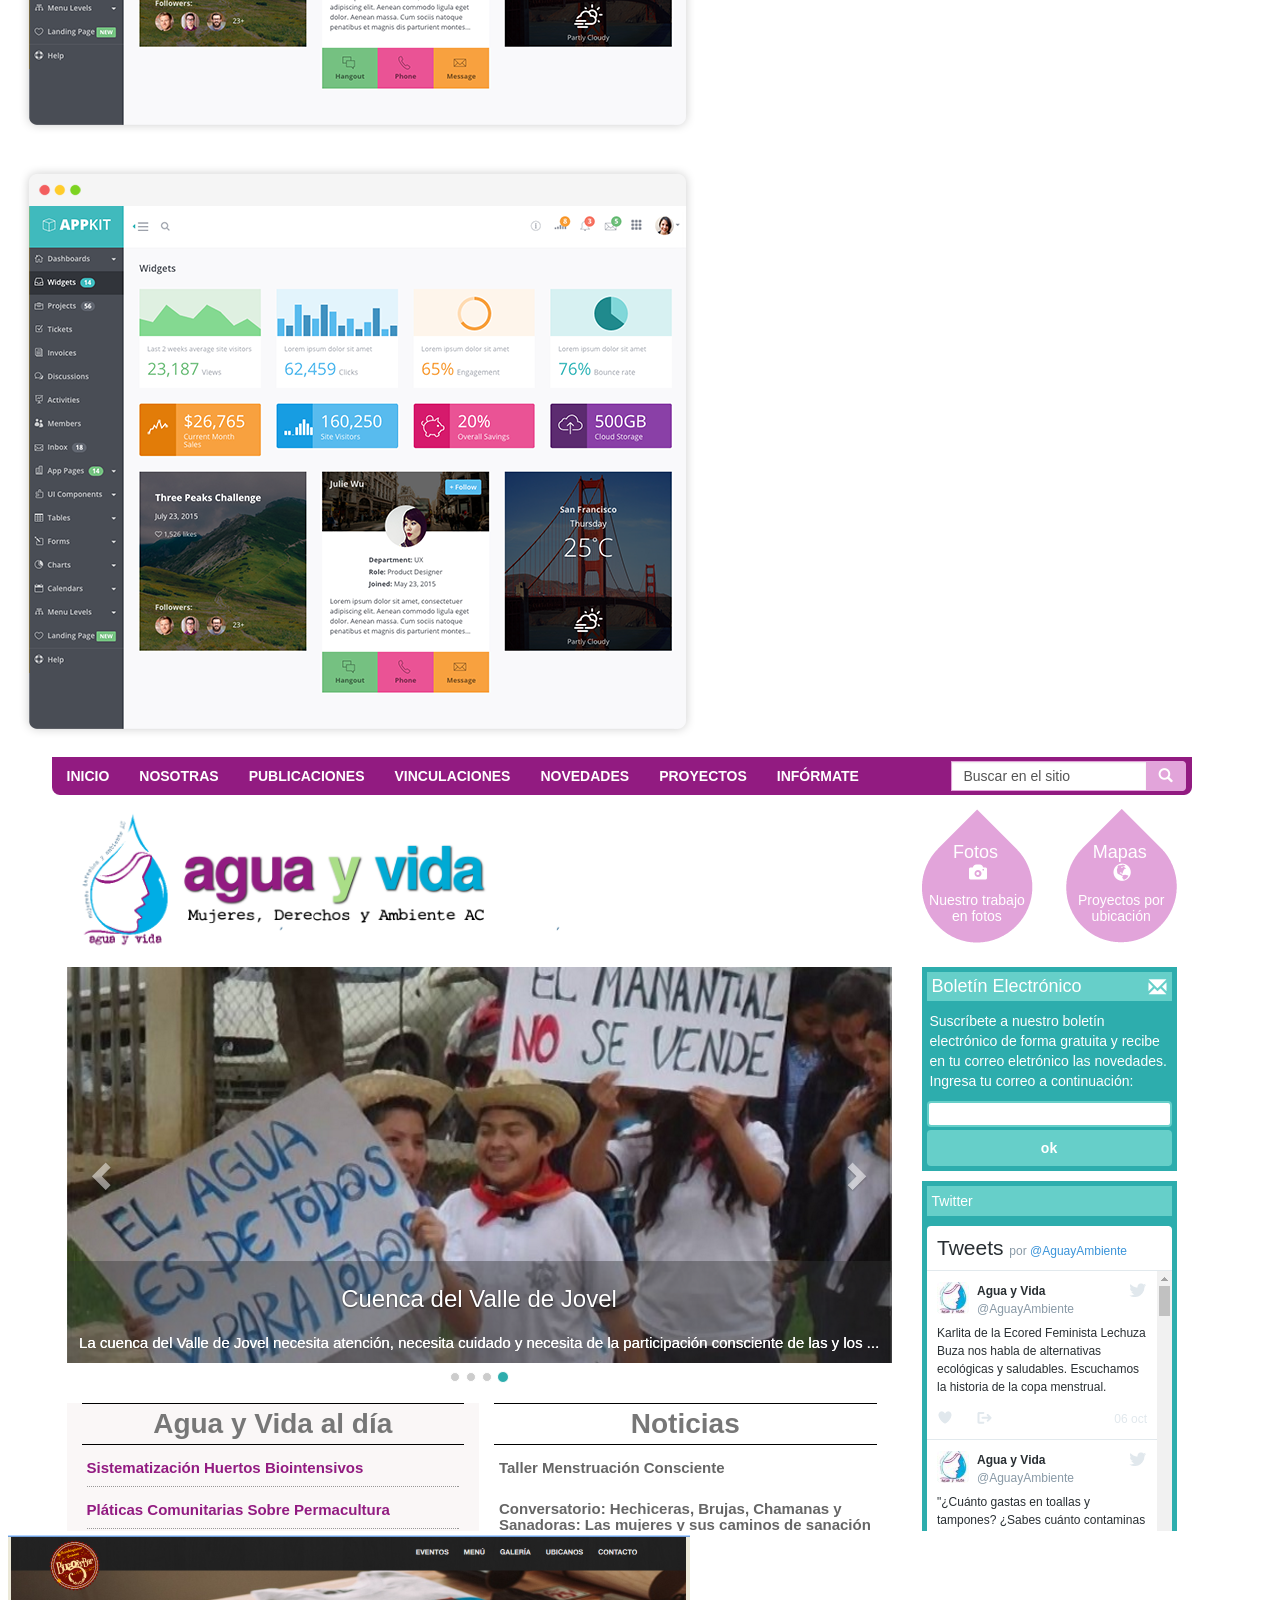
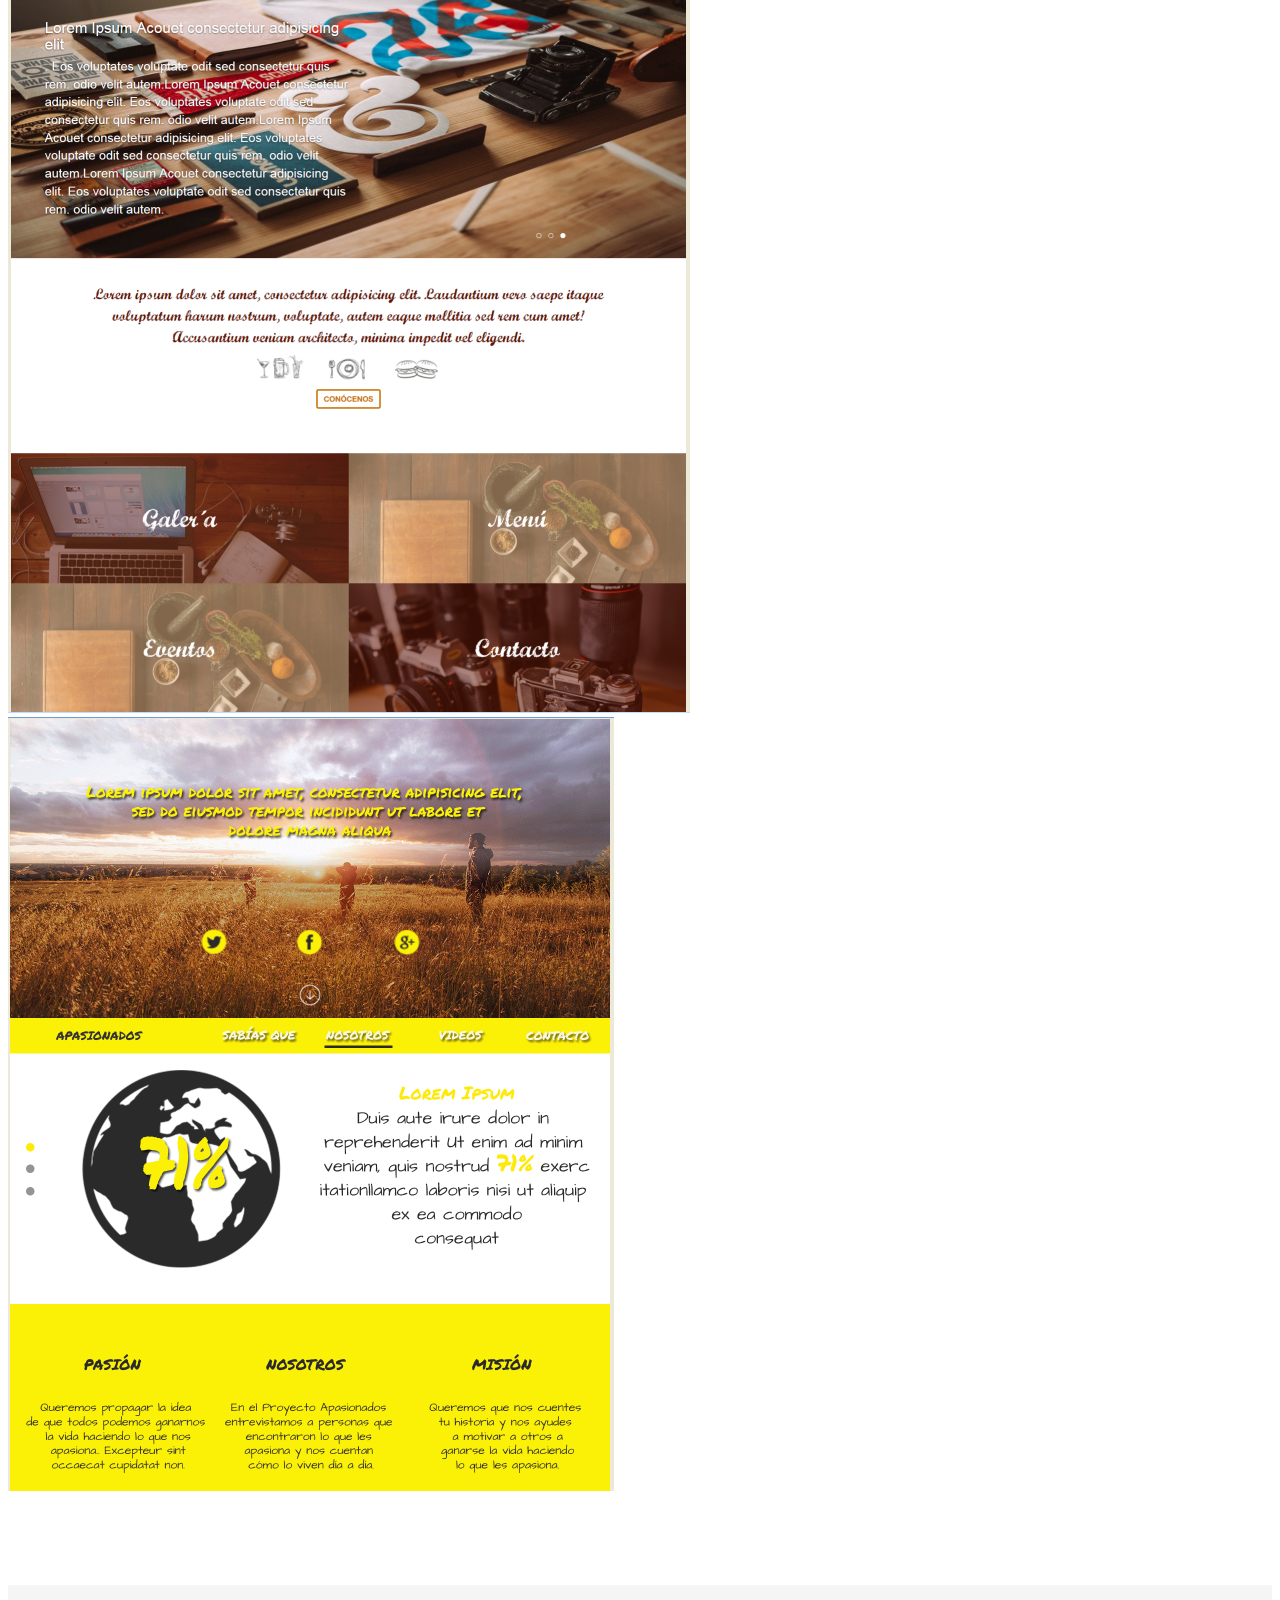
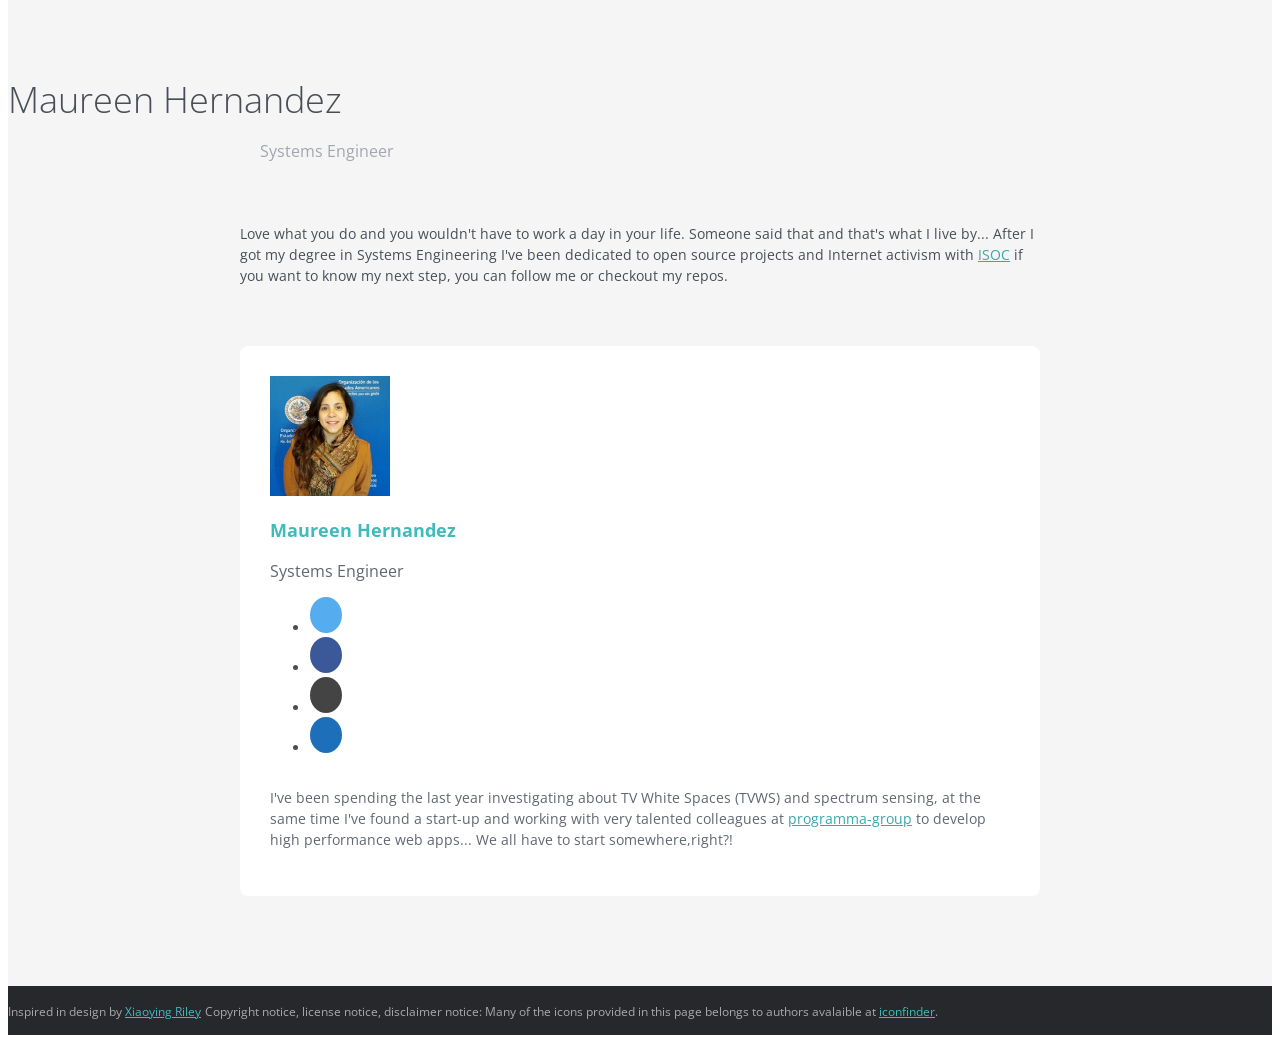
==== commit 3609d33c: "Images for playa project" ====
--- a/index.html
+++ b/index.html
@@ -85,8 +85,8 @@
 						<div class="item-content-inner">
     				        
 				            <h2 class="heading">TVWS Research</h2>
-				            <p class="intro">I've been learning about sprectrum sharing for two years now, I wrote a paper about spectrum sensing with low cost devices,that took me to <a href="http://dynamicspectrumalliance.org/global-summit/">Dynamic Spectrum Alliance</a> reunion in Bogota, when in a roundtable we discuss the efforts and directions for the <a href="https://comconnectivity.org/"></a>Dynamic Coalition on Connected Communities (DC3). I'm going to present the full article on this year Internet Governance Forum, join us at the <a href="https://igf2016.sched.org/event/8htn/dc-on-community-connectivity">DC3 session</a></p>
-				            <a class="https://igf2016.sched.org/event/8htn/dc-on-community-connectivity" target="_blank">Find out more</a>
+				            <p class="intro">I've been learning about sprectrum sharing for two years now, I wrote a paper about spectrum sensing with low cost devices,that took me to <a href="http://dynamicspectrumalliance.org/global-summit/">Dynamic Spectrum Alliance</a> reunion in Bogota, when in a roundtable we discuss the efforts and directions for the <a href="https://comconnectivity.org/">Dynamic Coalition on Connected Communities (DC3)</a>. I'm going to present the full article on this year Internet Governance Forum, join us at the <a href="https://igf2016.sched.org/event/8htn/dc-on-community-connectivity">DC3 session</a></p>
+				            <a class="btn btn-primary btn-cta" href="https://igf2016.sched.org/event/8htn/dc-on-community-connectivity" target="_blank"> Find out more</a>
     				        
     					</div><!--//item-content-inner-->
 					</div>
@@ -111,9 +111,9 @@
     <div id="about" class="about-section">
         <div class="container text-center">
             <h2 class="section-title">There's a lot to be done!</h2>
-            <p class="intro"> We have reach a point when criticial thinking is the most valuable asset. The world has changed, Internet is not what it supposed to be and the we are facing difficult times, as far as I concern we have a lot of work to do in Internet Governance and the next ten years are going to set a path for evolution. On the practical side I've been working with different frameworks and programming languages for a few years now, you can see some of my work in <a href="#portfolio">projects</a>; And discover my interest in computer networks in general, specially wireless networks. <br> Like I believe together we are stronger I'm commited to help to keep the Internet free, open and for everyone; In order to do so I'm also involved with the <a href="http://obdjuv.org/">Youth Observatory</a>.</p>
+            <p class="intro"> We have reach a point when criticial thinking is the most valuable asset. The world has changed, Internet is not what it supposed to be and the we are facing difficult times, as far as I concern we have a lot of work to do in Internet Governance and the next ten years are going to set a path for evolution. On the practical side I've been working with different frameworks and programming languages for a few years now, you can see some of my work in <a href="#portfolio">projects</a>; And discover my interest in computer networks in general, specially wireless networks.</p>
             <ul class="technologies list-inline">
-                <li><img src="assets/images/logo-css3.svg" alt="CSS3"></li>
+                <!-- <li><img src="assets/images/logo-css3.svg" alt="CSS3"></li> -->
                 <li><img src="assets/images/Reactjs.png" alt="REACT"></li>
                 <li><img src="assets/images/mysql.png" alt="mysql"></li>
                 <li><img src="assets/images/python-logo.png" alt="Python"></li>
@@ -202,7 +202,7 @@
                 <!-- Tab panes -->
                 <div class="feature-content tab-content col-md-8 col-sm-6 col-xs-12 col-md-pull-4 col-sm-pull-6 col-xs-pull-0">
                     <div role="tabpanel" class="tab-pane fade in active" id="feature-1">
-                        <a href="http://playa506.com/" target="_blank"><img class="img-responsive" src="assets/images/feature-11.png" alt="screenshot" ></a>
+                        <a href="http://playa506.com/" target="_blank"><img class="img-responsive" src="assets/images/playa.png" alt="screenshot" ></a>
                     </div>
                     <div role="tabpanel" class="tab-pane fade" id="feature-2">
                         <a href="http://zoivenezuela.com/" target="_blank"><img class="img-responsive" src="assets/images/feature-2.png" alt="screenshot" ></a>
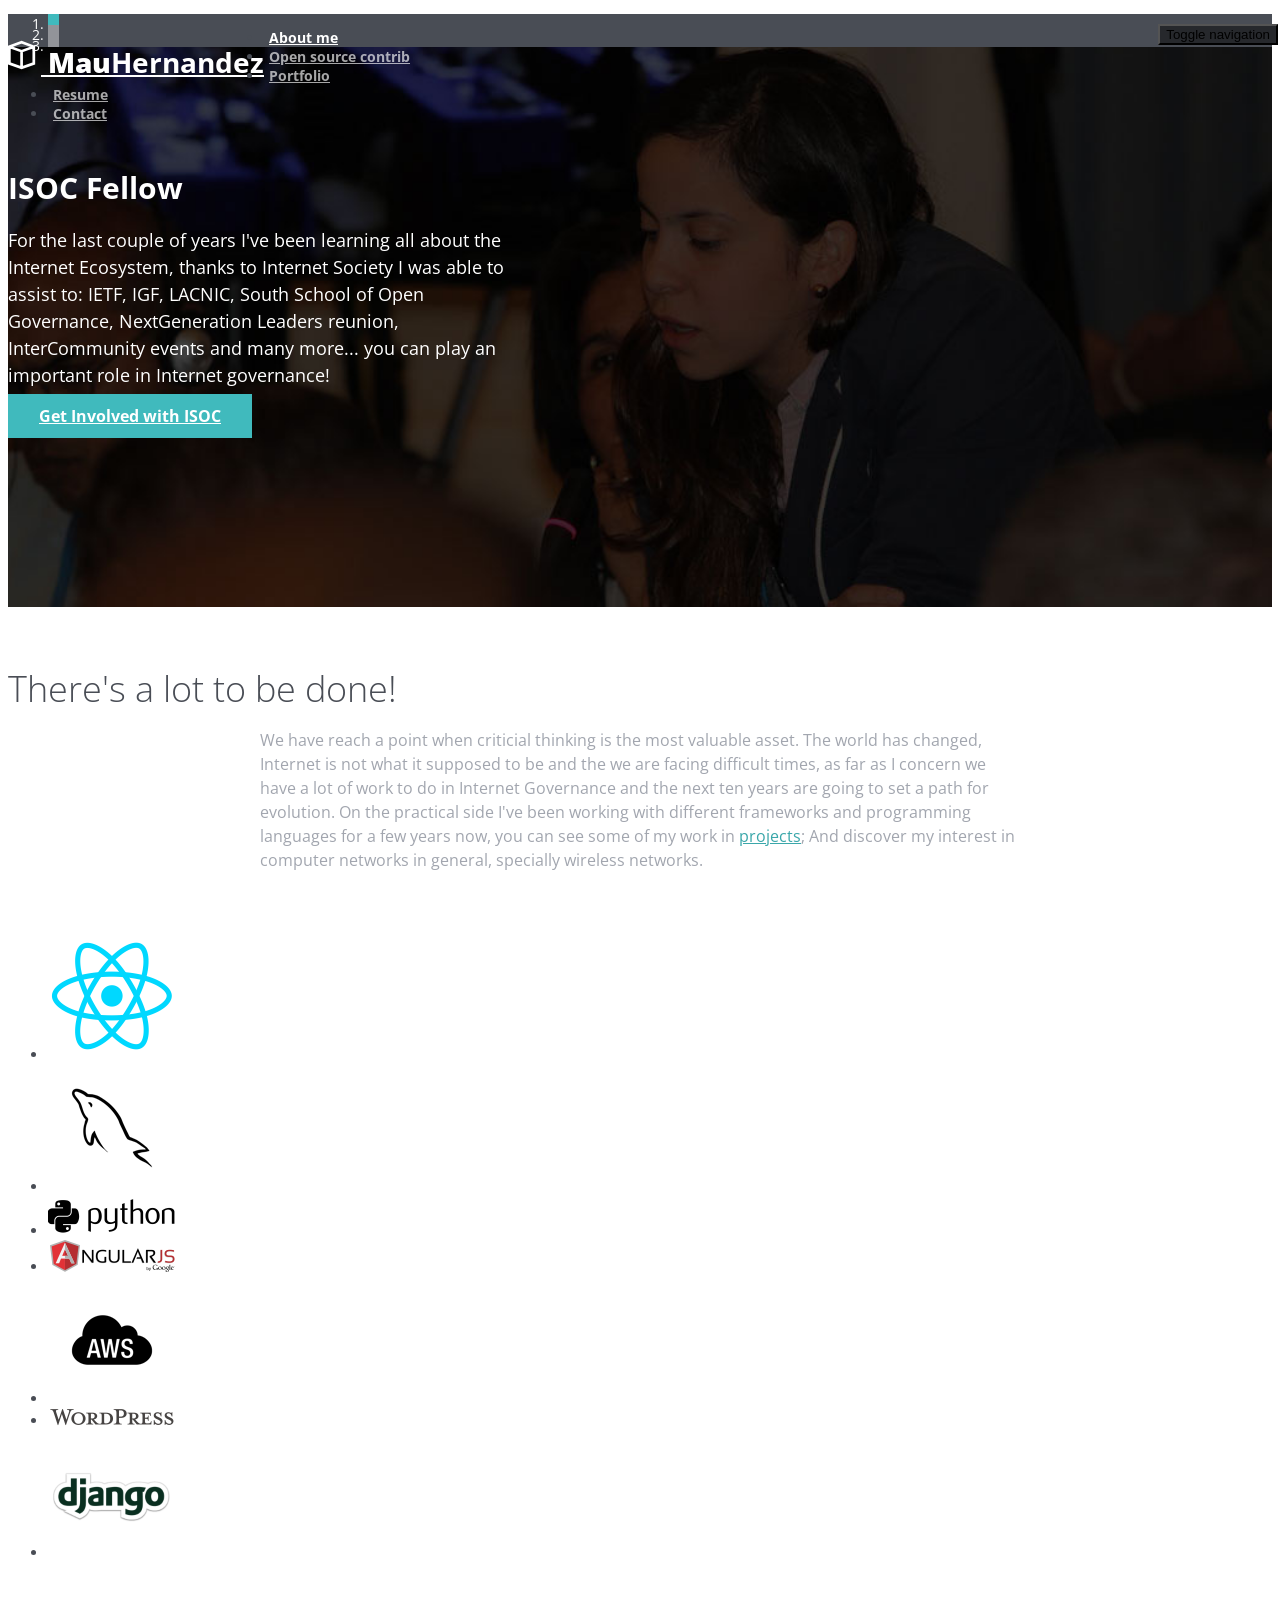
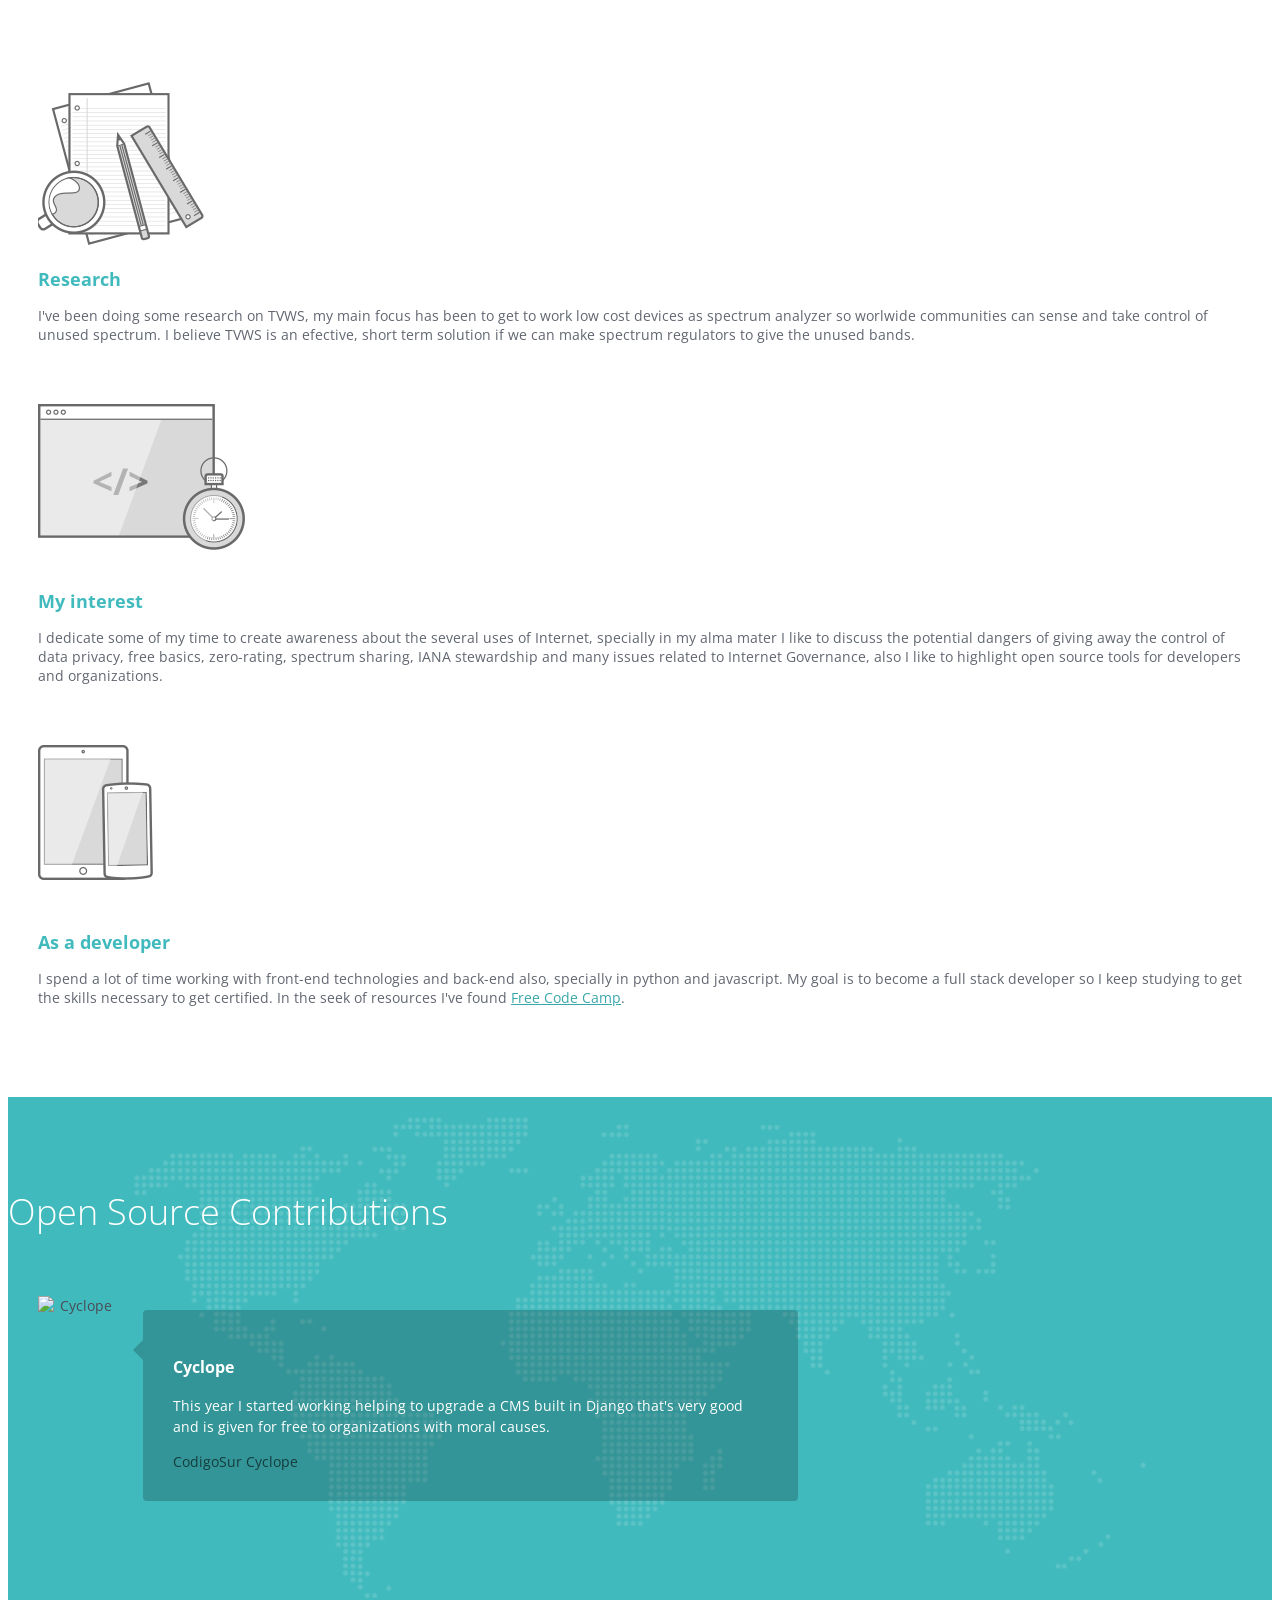
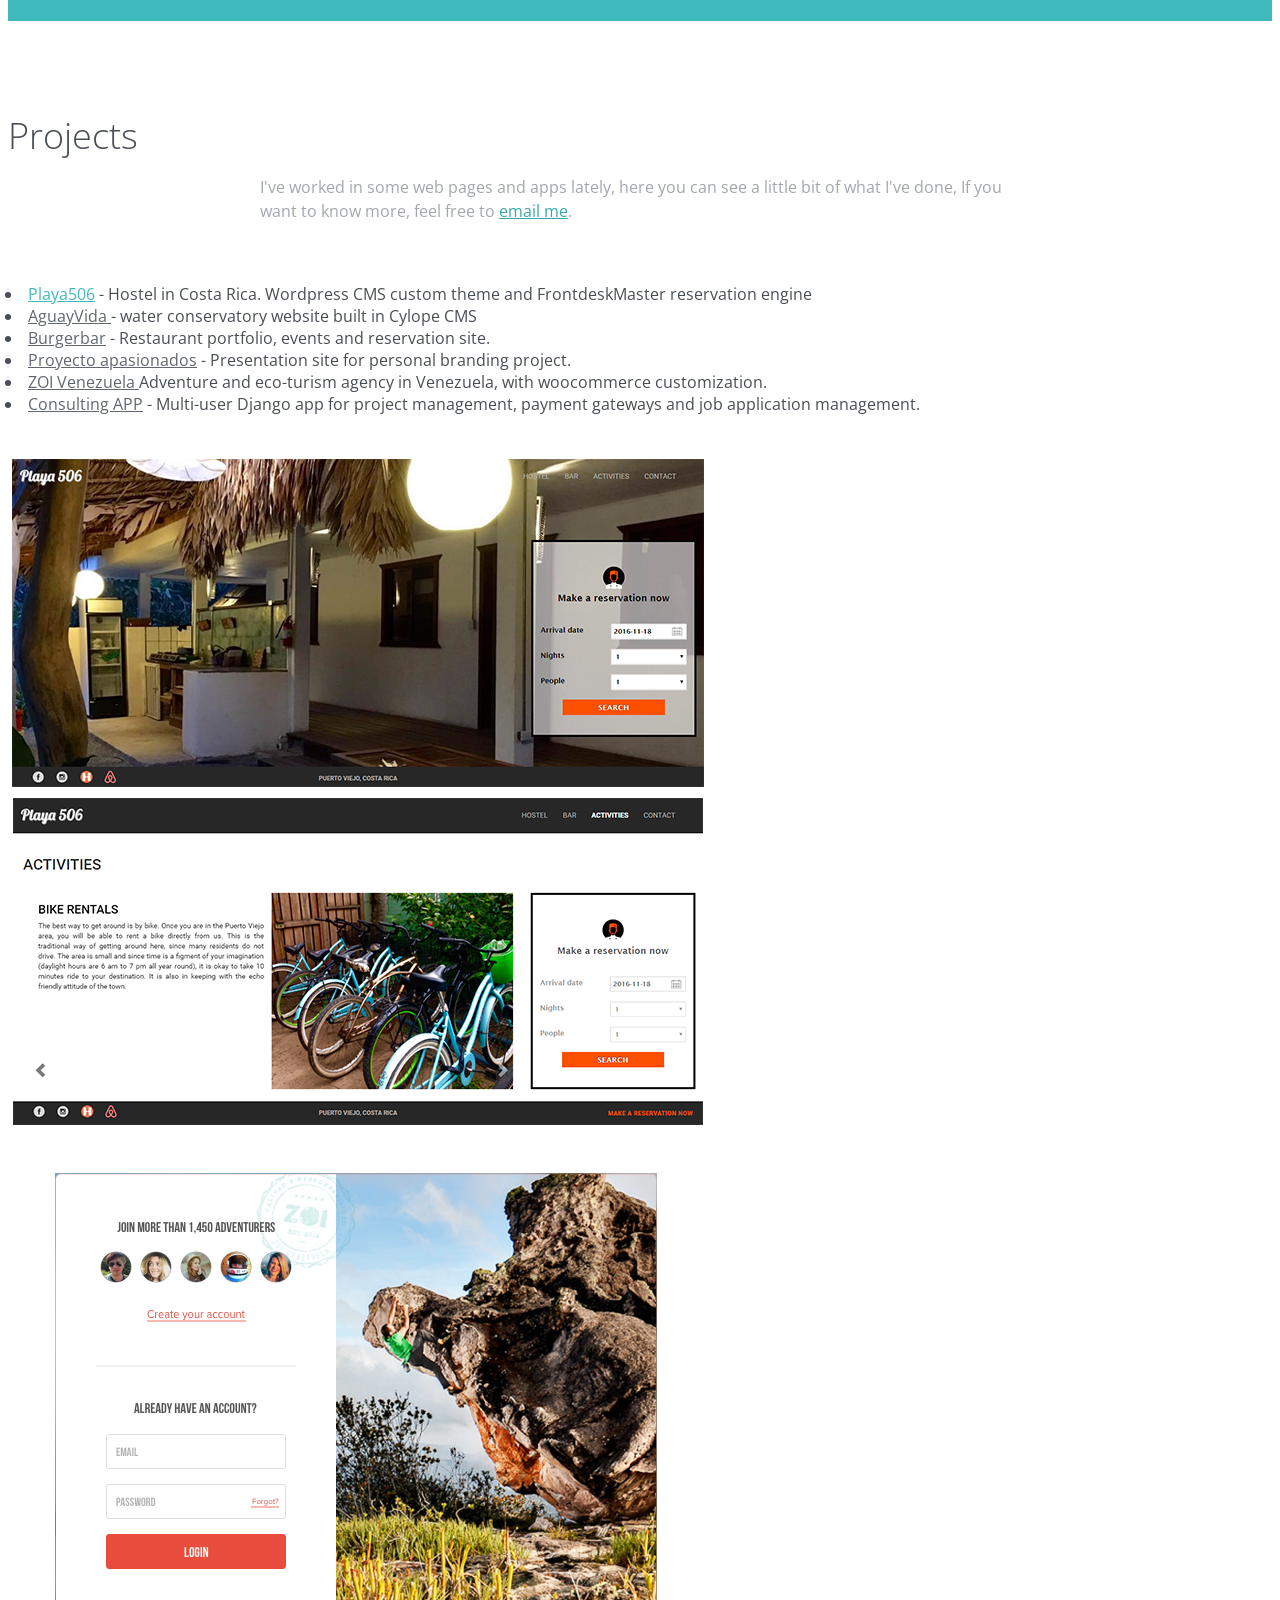
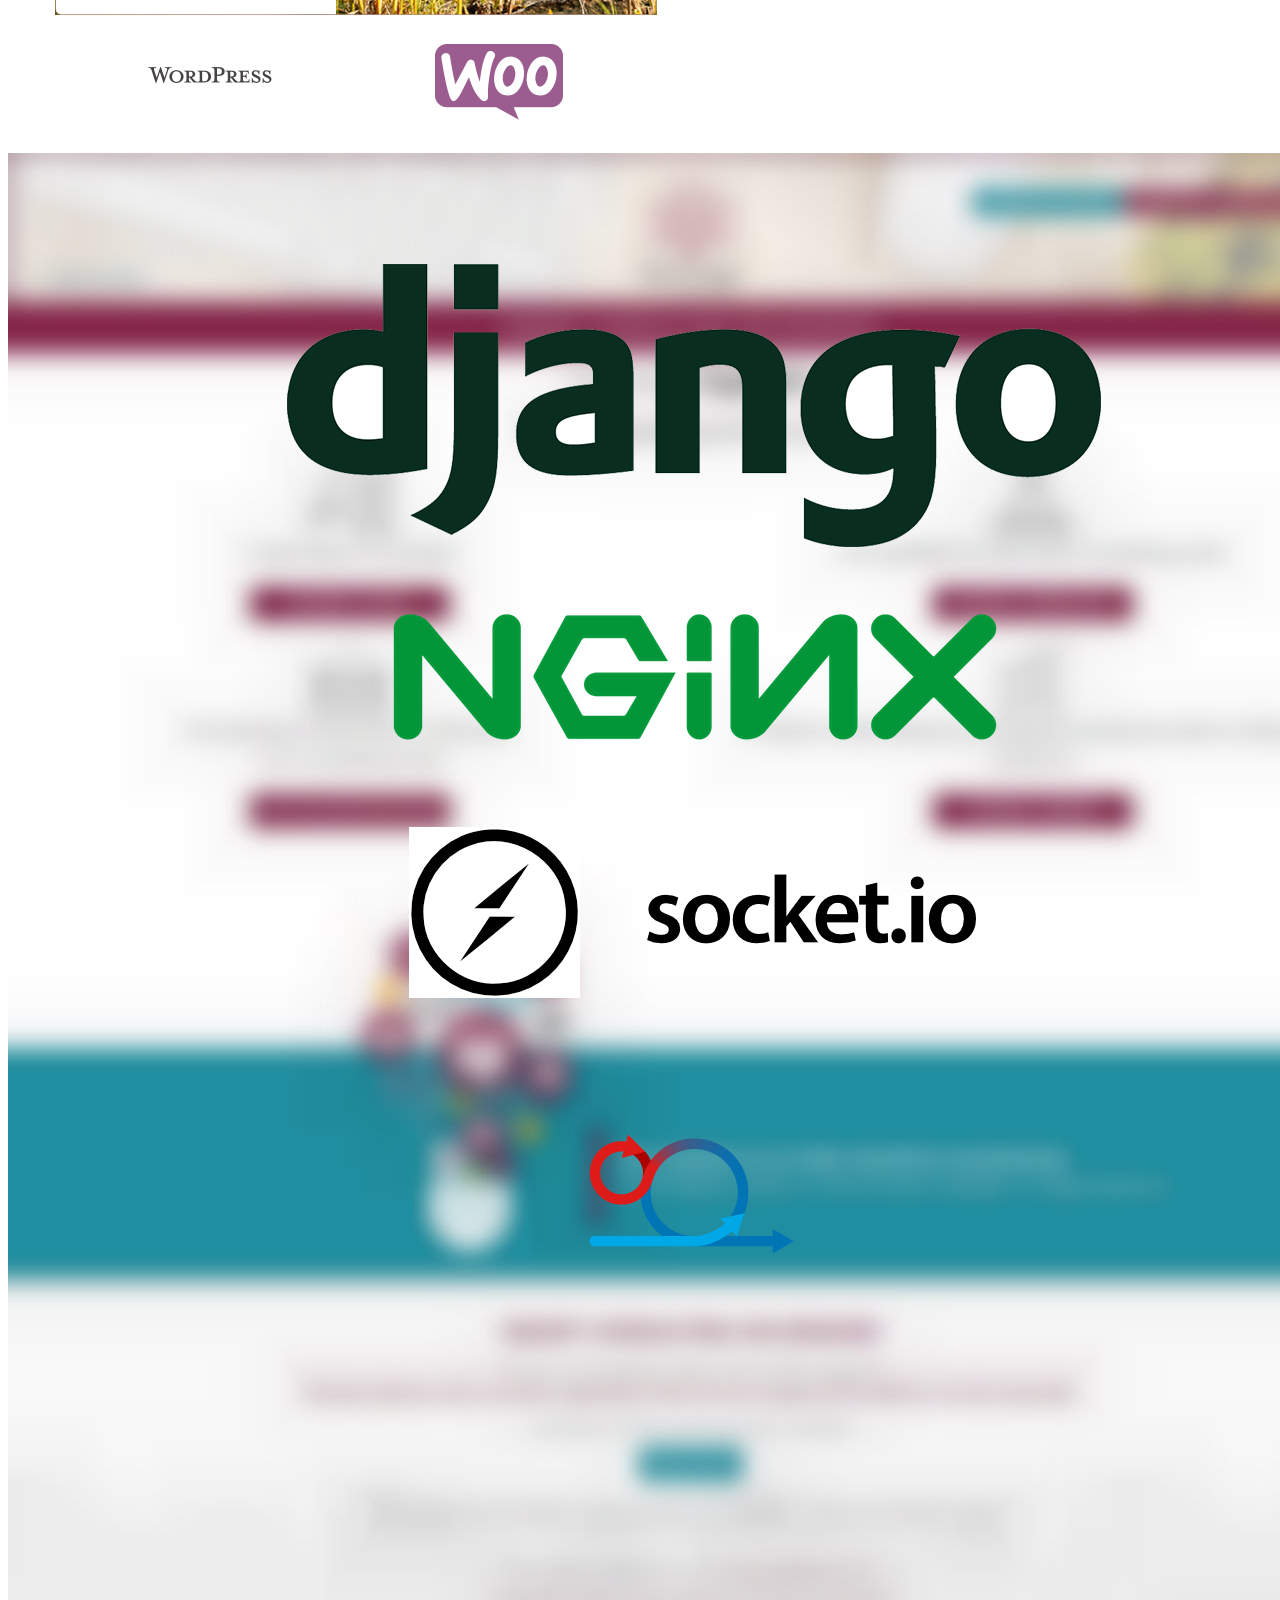
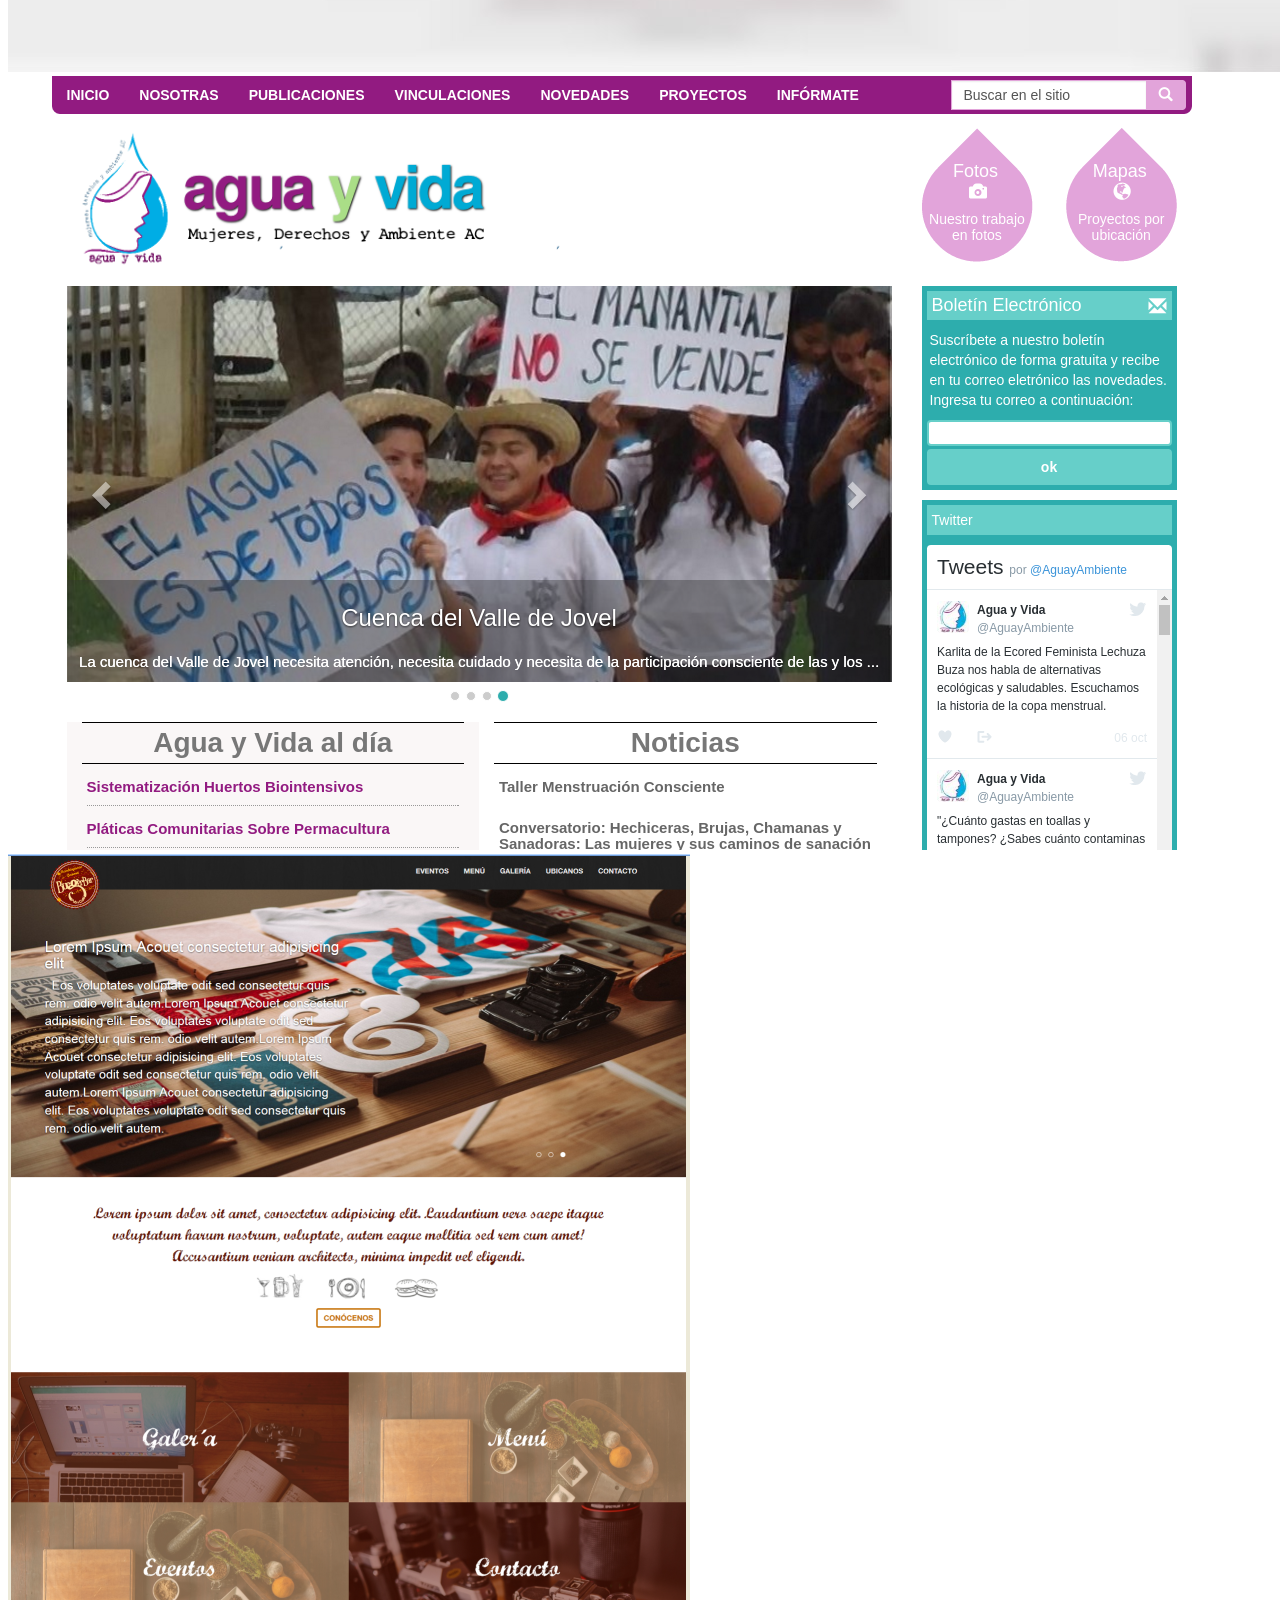
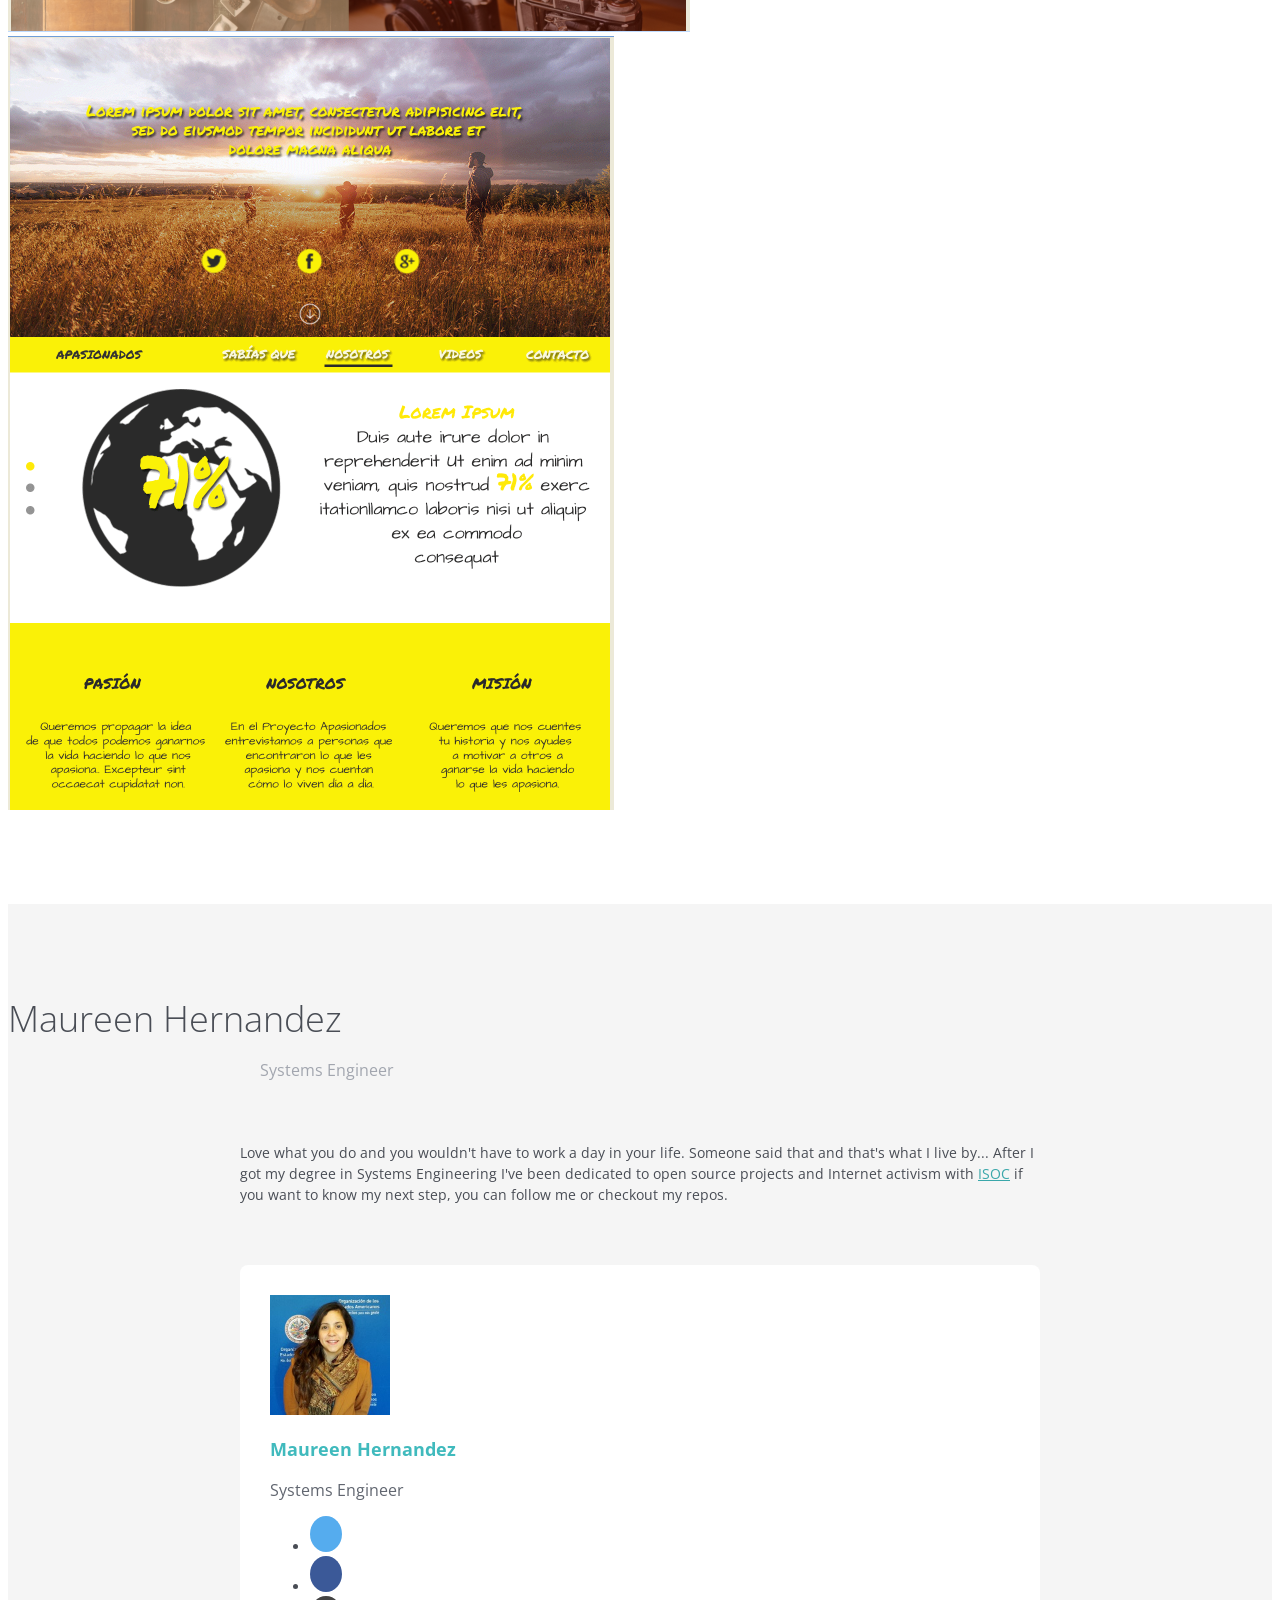
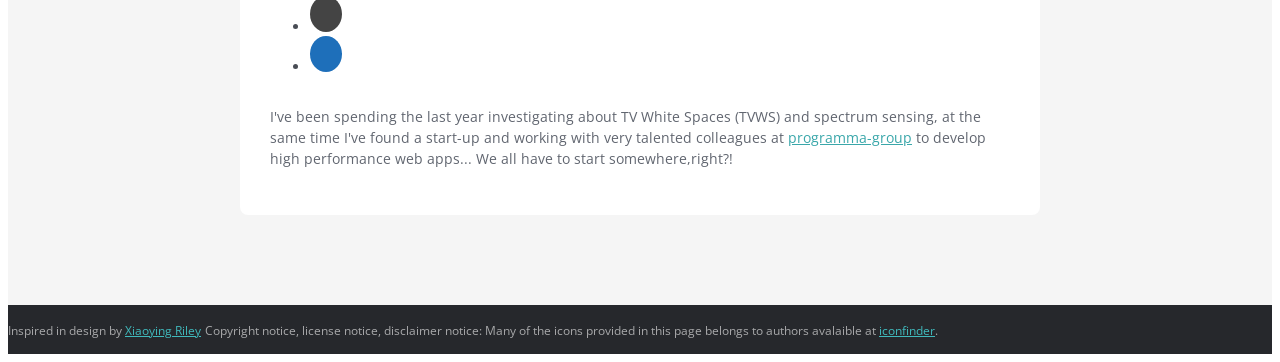
==== commit 08200535: "images updated" ====
--- a/index.html
+++ b/index.html
@@ -195,7 +195,7 @@
                     <li role="presentation"><a href="#feature-6" aria-controls="feature-6" role="tab" data-toggle="tab"><i class="fa fa-rocket"></i>Burgerbar</a> - Restaurant portfolio, events and reservation site.</li> 
                     <li role="presentation"><a href="#feature-7" aria-controls="feature-7" role="tab" data-toggle="tab"><i class="fa fa-rocket"></i>Proyecto apasionados</a> - Presentation site for personal branding project.</li>
                      <li role="presentation"><a href="#feature-2" aria-controls="feature-2" role="tab" data-toggle="tab"><i class="fa fa-star"></i>ZOI Venezuela </a> Adventure and eco-turism agency in Venezuela, with woocommerce customization. </li>
-                    <li role="presentation"><a href="#feature-3" aria-controls="feature-3" role="tab" data-toggle="tab"><i class="fa fa-rocket"></i>Consulting APP</a> - Multiuser Django app for project management with private chat, payment gateways and job application management.</li>  
+                    <li role="presentation"><a href="#feature-3" aria-controls="feature-3" role="tab" data-toggle="tab"><i class="fa fa-rocket"></i>Consulting APP</a> - Multi-user Django app for project management, payment gateways and job application management.</li>  
 <!--                     <li role="presentation"><a href="#feature-8" aria-controls="feature-8" role="tab" data-toggle="tab"><i class="fa fa-rocket"></i>Donald</a> - Professional photographer portfolio.</li>   -->                        
                 </ul>
                 
@@ -205,10 +205,10 @@
                         <a href="http://playa506.com/" target="_blank"><img class="img-responsive" src="assets/images/playa.png" alt="screenshot" ></a>
                     </div>
                     <div role="tabpanel" class="tab-pane fade" id="feature-2">
-                        <a href="http://zoivenezuela.com/" target="_blank"><img class="img-responsive" src="assets/images/feature-2.png" alt="screenshot" ></a>
+                        <a href="http://zoivenezuela.com/" target="_blank"><img class="img-responsive" src="assets/images/zoi.png" alt="screenshot" ></a>
                     </div>
                     <div role="tabpanel" class="tab-pane fade" id="feature-3">
-                        <a href="https://wrapbootstrap.com/theme/admin-appkit-admin-theme-angularjs-WB051SCJ1?ref=3wm" target="_blank"><img class="img-responsive" src="assets/images/feature-2.png" alt="screenshot" ></a>
+                        <a href="" target="_blank"><img class="img-responsive" src="assets/images/k.png" alt="screenshot" ></a>
                     </div>
                     <div role="tabpanel" class="tab-pane fade" id="feature-4">
                         <a href="https://aguayvida.org.mx/" target="_blank"><img class="img-responsive" src="assets/images/feature-31.png" alt="screenshot" ></a>
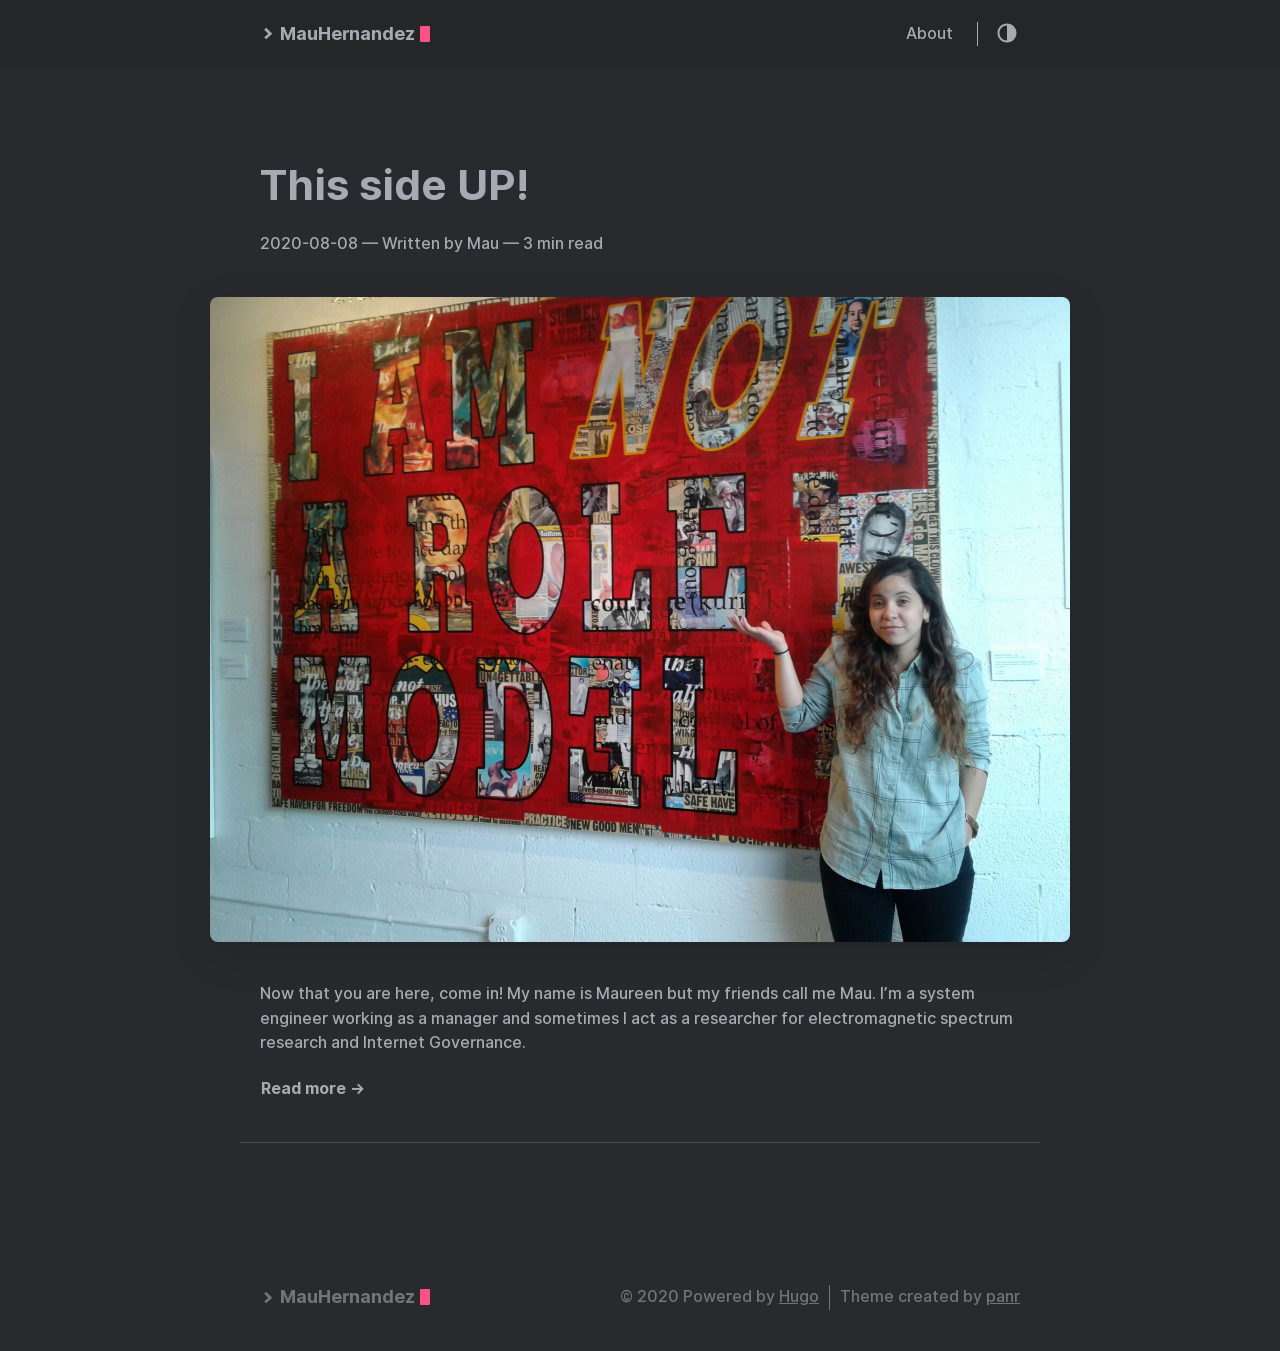
==== commit f165e1ee: "public files" ====
--- a/index.html
+++ b/index.html
@@ -1,282 +1,200 @@
 <!DOCTYPE html>
-<!--[if IE 8]> <html lang="en" class="ie8"> <![endif]-->  
-<!--[if IE 9]> <html lang="en" class="ie9"> <![endif]-->  
-<!--[if !IE]><!--> <html lang="en"> <!--<![endif]-->  
-<html>
-<head>
-	<title>Mau Hernandez</title>
-	<meta charset="utf-8">
-	<meta http-equiv="X-UA-Compatible" content="IE=edge">
-	<meta name="viewport" content="width=device-width, initial-scale=1.0">
-	<meta name="description" content="Personal website Maureen Patricia Hernandez. Engineer/Developer">
-	<meta name="author" content="Maureen Patricia Hernandez">
-	<link rel="shortcut icon" href="favicon.ico">
-	<link href='http://fonts.googleapis.com/css?family=Open+Sans:300italic,400italic,600italic,700italic,800italic,400,300,600,700,800' rel='stylesheet' type='text/css'>
-	<link rel="stylesheet" href="assets/plugins/bootstrap/css/bootstrap.min.css">
-	<link rel="stylesheet" href="assets/plugins/font-awesome/css/font-awesome.css">
-	<link id="theme-style" rel="stylesheet" href="assets/css/styles.css">
-    <!-- HTML5 shim and Respond.js for IE8 support of HTML5 elements and media queries -->
-    <!--[if lt IE 9]>
-      <script src="https://oss.maxcdn.com/html5shiv/3.7.2/html5shiv.min.js"></script>
-      <script src="https://oss.maxcdn.com/respond/1.4.2/respond.min.js"></script>
-    <![endif]-->
-</head>
-<body>
-
-	    <header id="header" class="header">  
-        <div class="container">       
-            <h1 class="logo">
-                <a class="scrollto" href="#hero">
-                    <span class="logo-icon-wrapper"><img class="logo-icon" src="assets/images/logo-icon.svg" alt="icon"></span>
-                    <span class="text"><span class="highlight">Mau</span>Hernandez</span></a>
-            </h1><!--//logo-->
-            <nav class="main-nav navbar-right" role="navigation">
-                <div class="navbar-header">
-                    <button class="navbar-toggle" type="button" data-toggle="collapse" data-target="#navbar-collapse">
-                        <span class="sr-only">Toggle navigation</span>
-                        <span class="icon-bar"></span>
-                        <span class="icon-bar"></span>
-                        <span class="icon-bar"></span>
-                    </button><!--//nav-toggle-->
-                </div><!--//navbar-header-->
-                <div id="navbar-collapse" class="navbar-collapse collapse">
-                    <ul class="nav navbar-nav">
-                        <li class="active nav-item"><a class="scrollto" href="#about">About me</a></li>
-
-                        <li class="nav-item"><a class="scrollto" href="#contributions">Open source contrib</a></li>
-                        <li class="nav-item"><a class="scrollto" href="#portfolio">Portfolio</a></li>
-                        <li class="nav-item"><a class="scrollto" href="Maureen_Hernandez_resume.pdf">Resume</a></li>
-                        <li class="nav-item"><a class="scrollto" href="#contact">Contact</a></li>
-                        <!-- <li class="nav-item"><a class="scrollto" href="#contact">Contact</a></li> -->
-                    </ul><!--//nav-->
-                </div><!--//navabr-collapse-->
-            </nav><!--//main-nav-->                     
-        </div><!--//container-->
-    </header><!--//header-->
-
-        <div id="hero" class="hero-section">
-        
-        <div id="hero-carousel" class="hero-carousel carousel carousel-fade slide" data-ride="carousel" data-interval="10000">
-                       
-			<!-- Indicators -->
-			<ol class="carousel-indicators">
-				<li class="active" data-slide-to="0" data-target="#hero-carousel"></li>
-				<li data-slide-to="1" data-target="#hero-carousel"></li>
-				<li data-slide-to="2" data-target="#hero-carousel"></li>
-			</ol>
-			
-			<!-- Wrapper for slides -->
-			<div class="carousel-inner">
-    			
-				<div class="item item-1 active">
-					<div class="item-content container">
-    					<div class="item-content-inner">
-    				        
-				            <h2 class="heading">ISOC Fellow</h2>
-				            <p class="intro">For the last couple of years I've been learning all about the Internet Ecosystem, thanks to Internet Society I was able to assist to: IETF, IGF, LACNIC, South School of Open Governance, NextGeneration Leaders reunion, InterCommunity events and many more... you can play an important role in Internet governance!</p>
-				            <a class="btn btn-primary btn-cta" href="https:www.isoc.org" target="_blank">Get Involved with ISOC</a>
-    				        
-    					</div><!--//item-content-inner-->
-					</div><!--//item-content-->
-				</div><!--//item-->
-				
-				<div class="item item-2">
-					<div class="item-content container">
-						<div class="item-content-inner">
-    				        
-				            <h2 class="heading">TVWS Research</h2>
-				            <p class="intro">I've been learning about sprectrum sharing for two years now, I wrote a paper about spectrum sensing with low cost devices,that took me to <a href="http://dynamicspectrumalliance.org/global-summit/">Dynamic Spectrum Alliance</a> reunion in Bogota, when in a roundtable we discuss the efforts and directions for the <a href="https://comconnectivity.org/">Dynamic Coalition on Connected Communities (DC3)</a>. I'm going to present the full article on this year Internet Governance Forum, join us at the <a href="https://igf2016.sched.org/event/8htn/dc-on-community-connectivity">DC3 session</a></p>
-				            <a class="btn btn-primary btn-cta" href="https://igf2016.sched.org/event/8htn/dc-on-community-connectivity" target="_blank"> Find out more</a>
-    				        
-    					</div><!--//item-content-inner-->
-					</div>
-				</div><!--//item-->
-				
-				<div class="item item-3">
-					<div class="item-content container">
-						<div class="item-content-inner">
-    				        
-				            <h2 class="heading">Web Development</h2>
-				            <p class="intro"> At the moment most of my time goes to build web apps using Django and other scopes with continuos integration delivery, REST arquitecture systems and high standars on UX. All this by making use of different kind os API's and writting reusable code following agile development methodology. I've built sites and apps for customers around the world, some I can show you, Check them out!</p>
-				            <a class="btn btn-primary btn-cta" href="#portfolio">See portfolio!</a>
-    				        
-    					</div><!--//item-content-inner-->
-					</div>
-				</div><!--//item-->
-			</div><!--//carousel-inner-->
-
-		</div><!--//carousel-->
-    </div><!--//hero-->
-
-    <div id="about" class="about-section">
-        <div class="container text-center">
-            <h2 class="section-title">There's a lot to be done!</h2>
-            <p class="intro"> We have reach a point when criticial thinking is the most valuable asset. The world has changed, Internet is not what it supposed to be and the we are facing difficult times, as far as I concern we have a lot of work to do in Internet Governance and the next ten years are going to set a path for evolution. On the practical side I've been working with different frameworks and programming languages for a few years now, you can see some of my work in <a href="#portfolio">projects</a>; And discover my interest in computer networks in general, specially wireless networks.</p>
-            <ul class="technologies list-inline">
-                <!-- <li><img src="assets/images/logo-css3.svg" alt="CSS3"></li> -->
-                <li><img src="assets/images/Reactjs.png" alt="REACT"></li>
-                <li><img src="assets/images/mysql.png" alt="mysql"></li>
-                <li><img src="assets/images/python-logo.png" alt="Python"></li>
-                <li><img src="assets/images/AngularJS.png" alt="Angular"></li>
-                <li><img src="assets/images/aws.png" alt="Amazon Web Services"></li>
-                <li><img src="assets/images/wp.png" alt="Wordpress"></li>
-                <li><img src="assets/images/django.png" alt="Django"></li>
-            </ul>
-            
-            <div class="items-wrapper row">
-                <div class="item col-mg-4 col-sm-4 col-sm-12">
-                    <div class="item-inner">
-                        <div class="figure-holder">
-                            <img class="figure-image" src="assets/images/figure-1.png" alt="image">
-                        </div><!--//figure-holder-->
-                        <h3 class="item-title">Research</h3>
-                        <div class="item-desc">
-                        	I've been doing some research on TVWS, my main focus has been to get to work low cost devices as spectrum analyzer so worlwide communities can sense and take control of unused spectrum. I believe TVWS is an efective, short term solution if we can make spectrum regulators to give the unused bands.
-                        </div><!--//item-desc-->
-                    </div><!--//item-inner-->
-                </div><!--//item-->
-                <div class="item col-mg-4 col-sm-4 col-sm-12">
-                    <div class="item-inner">
-                        <div class="figure-holder">
-                            <img class="figure-image" src="assets/images/figure-2.png" alt="image">
-                        </div><!--//figure-holder-->
-                        <h3 class="item-title">My interest</h3>
-                        <div class="item-desc">
-                            I dedicate some of my time to create awareness about the several uses of Internet, specially in my alma mater I like to discuss the potential dangers of giving away the control of data privacy, free basics, zero-rating, spectrum sharing, IANA stewardship and many issues related to Internet Governance, also I like to highlight open source tools for developers and organizations.</div><!--//item-desc-->
-                    </div><!--//item-inner-->
-                </div><!--//item-->
-                <div class="item col-mg-4 col-sm-4 col-sm-12">
-                    <div class="item-inner">
-                        <div class="figure-holder">
-                            <img class="figure-image" src="assets/images/figure-3.png" alt="image">
-                        </div><!--//figure-holder-->
-                        <h3 class="item-title">As a developer</h3>
-                        <div class="item-desc">
-                            I spend a lot of time working with front-end technologies and back-end also, specially in python and javascript. My goal is to become a full stack developer so I keep studying to get the skills necessary to get certified. In the seek of resources I've found <a href="https://freecodecamp.com/" title="">Free Code Camp</a>.</div><!--//item-desc-->
-                    </div><!--//item-inner-->
-                </div><!--//item-->
-            </div><!--//items-wrapper-->
-        </div><!--//container-->
-    </div><!--//about-section-->
-
-    <div id="contributions" class="testimonials-section">
-        <div class="container">
-            <h2 class="section-title text-center">Open Source Contributions</h2>
-            <div class="item center-block">
-                <div class="profile-holder">
-                    <img class="profile-image" src="https://pillku.org/media/uploads/images/pictures/n10/cyclope_big.jpg" alt="Cyclope">
-                </div>
-                <div class="quote-holder">
-                    <blockquote class="quote">
-                    	<h3>Cyclope</h3>
-                        <p>This year I started working helping to upgrade a CMS built in Django that's very good and is given for free to organizations with moral causes.</p>
-                        <div class="quote-source">
-                            <a href="https://codigosur.org/"></a><span class="name">CodigoSur</span>
-                            <a href="https://cyclope.codigosur.org/"></a><span class="meta">Cyclope</span>
-                        </div><!--//quote-source-->
-                    </blockquote>
-                </div><!--//quote-holder-->
-            </div><!--//item-->
-        </div><!--//container-->
-    </div><!--//testimonials-->
-    
-
-        <div id="portfolio" class="features-section">
-        <div class="container text-center">
-            <h2 class="section-title">Projects</h2>
-            <p class="intro">I've worked in some web pages and apps lately, here you can see a little bit of what I've done, If you want to know more, feel free to <a href="mailto:hernandezgmaureenp@gmail.com?subject=feedback">email me</a>.</p>
-            
-            <div class="tabbed-area row">
-                
-                <!-- Nav tabs -->
-                <ul class="feature-nav nav nav-pill nav-stacked text-left col-md-4 col-sm-6 col-xs-12 col-md-push-8 col-sm-push-6 col-xs-push-0" role="tablist">
-                     <li role="presentation" class="active"><a href="#feature-1" aria-controls="feature-1" role="tab" data-toggle="tab"><i class="fa fa-magic"></i>Playa506</a> - Hostel in Costa Rica. Wordpress CMS custom theme and FrontdeskMaster reservation engine </li>
-                	<li role="presentation"><a href="#feature-4" aria-controls="feature-4" role="tab" data-toggle="tab"><i class="fa fa-rocket"></i>AguayVida </a> - water conservatory website built in Cylope CMS </li>
-                    <li role="presentation"><a href="#feature-6" aria-controls="feature-6" role="tab" data-toggle="tab"><i class="fa fa-rocket"></i>Burgerbar</a> - Restaurant portfolio, events and reservation site.</li> 
-                    <li role="presentation"><a href="#feature-7" aria-controls="feature-7" role="tab" data-toggle="tab"><i class="fa fa-rocket"></i>Proyecto apasionados</a> - Presentation site for personal branding project.</li>
-                     <li role="presentation"><a href="#feature-2" aria-controls="feature-2" role="tab" data-toggle="tab"><i class="fa fa-star"></i>ZOI Venezuela </a> Adventure and eco-turism agency in Venezuela, with woocommerce customization. </li>
-                    <li role="presentation"><a href="#feature-3" aria-controls="feature-3" role="tab" data-toggle="tab"><i class="fa fa-rocket"></i>Consulting APP</a> - Multi-user Django app for project management, payment gateways and job application management.</li>  
-<!--                     <li role="presentation"><a href="#feature-8" aria-controls="feature-8" role="tab" data-toggle="tab"><i class="fa fa-rocket"></i>Donald</a> - Professional photographer portfolio.</li>   -->                        
-                </ul>
-                
-                <!-- Tab panes -->
-                <div class="feature-content tab-content col-md-8 col-sm-6 col-xs-12 col-md-pull-4 col-sm-pull-6 col-xs-pull-0">
-                    <div role="tabpanel" class="tab-pane fade in active" id="feature-1">
-                        <a href="http://playa506.com/" target="_blank"><img class="img-responsive" src="assets/images/playa.png" alt="screenshot" ></a>
-                    </div>
-                    <div role="tabpanel" class="tab-pane fade" id="feature-2">
-                        <a href="http://zoivenezuela.com/" target="_blank"><img class="img-responsive" src="assets/images/zoi.png" alt="screenshot" ></a>
-                    </div>
-                    <div role="tabpanel" class="tab-pane fade" id="feature-3">
-                        <a href="" target="_blank"><img class="img-responsive" src="assets/images/k.png" alt="screenshot" ></a>
-                    </div>
-                    <div role="tabpanel" class="tab-pane fade" id="feature-4">
-                        <a href="https://aguayvida.org.mx/" target="_blank"><img class="img-responsive" src="assets/images/feature-31.png" alt="screenshot" ></a>
-                    </div>
-                    <div role="tabpanel" class="tab-pane fade" id="feature-6">
-                        <a href="http://www.burdadebueno.com/" target="_blank"><img class="img-responsive" src="assets/images/feature-61.png" alt="screenshot" ></a>
-                    </div>
-                    <div role="tabpanel" class="tab-pane fade" id="feature-7">
-                        <a href="http://www.proyectoapasionados.org/" target="_blank"><img class="img-responsive" src="assets/images/feature-71.png" alt="screenshot" ></a>
-                    </div>
-                    
-                    
-                </div><!--//feature-content-->
-
-                
-            </div><!--//tabbed-area-->
-            
-        </div><!--//container-->
-    </div><!--//features-->
-
-    <div class="team-section" id="contact">
-        <div class="container text-center">
-            <h2 class="section-title">Maureen Hernandez</h2>
-            <p class="intro">Systems Engineer</p>
-            <div class="story">
-                <p>Love what you do and you wouldn't have to work a day in your life. Someone said that and that's what I live by... After I got my degree in Systems Engineering I've been dedicated to open source projects and Internet activism with <a href="https://www.isoc.org">ISOC</a> if you want to know my next step, you can follow me or checkout my repos.</p>
-            </div>
-            <div class="members-wrapper row">
-                <div class="item col-md-12 col-sm-12 col-xs-12">
-                    <div class="item-inner">
-                        <div class="profile">
-                            <img class="profile-image" src="assets/images/main-pic-web.jpg" alt="Maureen Patricia Hernandez" />
-                        </div>
-                        
-                        <div class="member-content">
-                            <h3 class="member-name">Maureen Hernandez</h3>
-                            <div class="member-title">Systems Engineer</div>
-                            <ul class="social list-inline">
-                                <li><a class="twitter" href="https://twitter.com/maureenhg" target="_blank"><i class="fa fa-twitter"></i></a></li>
-                                <li><a class="facebook" href="https://www.facebook.com/maureen.hg" target="_blank"><i class="fa fa-facebook"></i></a></li>
-                                <li><a class="github" href="https://github.com/MauHernandez" target="_blank"><i class="fa fa-github"></i></a></li>
-                               <li><a class="linkedin" href="https://ve.linkedin.com/in/maureenhernandez" target="_blank"><i class="fa fa-linkedin"></i></a></li>
-                                
-                            </ul>
-                            <div class="member-desc">
-                               <p>I've been spending the last year investigating about TV White Spaces (TVWS) and spectrum sensing, at the same time I've found a start-up and working with very talented colleagues at <a href="http://programma-group.github.io/" target="_blank">programma-group</a> to develop high performance web apps... We all have to start somewhere,right?!</p>
-                            </div><!--//member-desc-->
-                        </div><!--//member-content-->
-                    </div><!--//item-inner-->
-                </div><!--//item-->
-            </div><!--//members-wrapper-->
-        </div>
-    </div><!--//team-section-->
-
-        <footer class="footer text-center">
-        <div class="container">
-            <!--/* This template is released under the Creative Commons Attribution 3.0 License. Please keep the attribution link below when using for your own project. Thank you for your support. :) If you'd like to use the template without the attribution, you can check out other license options via our website: themes.3rdwavemedia.com */-->
-            <small class="copyright">Inspired in design <i class="fa fa-heart"></i> by <a href="http://themes.3rdwavemedia.com/" target="_blank">Xiaoying Riley</a></small>
-            <small class="copyright">Copyright notice, license notice, disclaimer notice: Many of the icons provided in this page belongs to authors avalaible at <a href="https://www.iconfinder.com">iconfinder</a>.</small>
-            
-        </div><!--//container-->
-    </footer>
-     
-    <!-- Javascript -->          
-    <script type="text/javascript" src="assets/plugins/jquery-1.12.3.min.js"></script>
-    <script type="text/javascript" src="assets/plugins/bootstrap/js/bootstrap.min.js"></script>
-    <script type="text/javascript" src="assets/plugins/jquery-scrollTo/jquery.scrollTo.min.js"></script>     
-    <script type="text/javascript" src="assets/js/main.js"></script> 
-	
-</body>
-</html>+<html lang="en">
+  <head>
+	<meta name="generator" content="Hugo 0.74.3" />
+    
+      <title>Mau Hernandez — Personal Site</title>
+    
+    <meta http-equiv="content-type" content="text/html; charset=utf-8">
+<meta name="viewport" content="width=device-width, initial-scale=1.0">
+<meta name="description" content="Personal Site"/>
+<meta name="keywords" content="MauHernandez, Maureen, Hernandez, spectrum, researcher, pm, delivery, operations, ULA, manager, venezuela "/>
+<meta name="robots" content="noodp"/>
+<link rel="canonical" href="/" />
+
+
+
+
+
+<link rel="stylesheet" href="/assets/style.css">
+
+
+<link rel="stylesheet" href="/style.css">
+
+
+<link rel="apple-touch-icon-precomposed" sizes="144x144" href="/img/apple-touch-icon-144-precomposed.png">
+<link rel="shortcut icon" href="/img/favicon.png">
+
+
+<meta name="twitter:card" content="summary"/>
+<meta name="twitter:title" content="Mau Hernandez"/>
+<meta name="twitter:description" content=""/>
+
+
+
+<meta property="og:title" content="Mau Hernandez" />
+<meta property="og:description" content="" />
+<meta property="og:type" content="website" />
+<meta property="og:url" content="/" />
+<meta property="og:updated_time" content="2020-08-08T00:00:00+00:00" /><meta property="og:site_name" content="Mau Hernandez" />
+
+
+
+<link rel="alternate" type="application/rss+xml" href="/index.xml" title="Mau Hernandez" />
+
+
+
+  </head>
+  <body class="dark-theme">
+    <div class="container">
+      <header class="header">
+  <span class="header__inner">
+    <a href="/" class="logo" style="text-decoration: none;">
+  
+    <span class="logo__mark"><svg xmlns="http://www.w3.org/2000/svg" class="greater-icon" viewBox="0 0 44 44">
+  <path fill="none" d="M15 8l14.729 14.382L15 35.367"/>
+</svg>
+</span>
+    <span class="logo__text">MauHernandez</span>
+    <span class="logo__cursor"></span>
+  
+</a>
+
+    <span class="header__right">
+      
+        <nav class="menu">
+  <ul class="menu__inner menu__inner--desktop">
+    
+      
+        
+          <li><a href="/about">About</a></li>
+        
+      
+      
+    
+  </ul>
+
+  <ul class="menu__inner menu__inner--mobile">
+    
+      
+        <li><a href="/about">About</a></li>
+      
+    
+  </ul>
+</nav>
+
+        <span class="menu-trigger">
+          <svg xmlns="http://www.w3.org/2000/svg" viewBox="0 0 24 24">
+            <path d="M0 0h24v24H0z" fill="none"/>
+            <path d="M3 18h18v-2H3v2zm0-5h18v-2H3v2zm0-7v2h18V6H3z"/>
+          </svg>
+        </span>
+      
+      <span class="theme-toggle">
+        <svg class="theme-toggler" width="24" height="24" viewBox="0 0 48 48" fill="none" xmlns="http://www.w3.org/2000/svg">
+  <path d="M22 41C32.4934 41 41 32.4934 41 22C41 11.5066 32.4934 3 22
+  3C11.5066 3 3 11.5066 3 22C3 32.4934 11.5066 41 22 41ZM7 22C7
+  13.7157 13.7157 7 22 7V37C13.7157 37 7 30.2843 7 22Z"/>
+</svg>
+
+      </span>
+    </span>
+  </span>
+</header>
+
+
+      <div class="content">
+        
+  
+  
+
+  
+  
+    
+  
+  
+
+  <div class="posts">
+    
+    <div class="post on-list">
+      <h1 class="post-title"><a href="/posts/hello/">This side UP!</a></h1>
+      <div class="post-meta">
+        
+          <span class="post-date">
+            2020-08-08
+          </span>
+
+          
+        
+        <span class="post-author">— Written by Mau</span>
+        
+          <span class="post-read-time">— 3 min read</span>
+        
+      </div>
+
+      
+
+      
+        <figure class="post-cover">
+          
+            <img src="/img/mau.jpg" />
+          
+
+          
+        </figure>
+      
+
+      <div class="post-content">
+        
+          Now that you are here, come in! My name is Maureen but my friends call me Mau. I&rsquo;m a system engineer working as a manager and sometimes I act as a researcher for electromagnetic spectrum research and Internet Governance.
+        
+      </div>
+      
+        <div><a class="read-more button" href="/posts/hello/">Read more →</a></div>
+      
+    </div>
+    
+    <div class="pagination">
+  <div class="pagination__buttons">
+    
+    
+  </div>
+</div>
+
+  </div>
+
+      </div>
+
+      
+        <footer class="footer">
+  <div class="footer__inner">
+    
+      <a href="/" class="logo" style="text-decoration: none;">
+  
+    <span class="logo__mark"><svg xmlns="http://www.w3.org/2000/svg" class="greater-icon" viewBox="0 0 44 44">
+  <path fill="none" d="M15 8l14.729 14.382L15 35.367"/>
+</svg>
+</span>
+    <span class="logo__text">MauHernandez</span>
+    <span class="logo__cursor"></span>
+  
+</a>
+
+      <div class="copyright">
+        <span>© 2020 Powered by <a href="https://gohugo.io" target="_blank" rel="noopener">Hugo</a></span>
+        <span>Theme created by <a href="https://twitter.com/panr" target="_blank" rel="noopener">panr</a></span>
+      </div>
+    
+  </div>
+</footer>
+
+<script src="/assets/main.js"></script>
+<script src="/assets/prism.js"></script>
+
+
+      
+    </div>
+
+    
+  </body>
+</html>
--- a/assets/style.css
+++ b/assets/style.css
@@ -0,0 +1 @@
+:root{--background:#fff;--background-secondary:#eaeaea;--header:#fafafa;--color:#222;--color-secondary:#999;--border-color:#dcdcdc;--phoneWidth:(max-width:684px);--tabletWidth:(max-width:900px)}body.dark-theme{--background:#292a2d;--background-secondary:#3b3d42;--header:#252627;--color:#a9a9b3;--color-secondary:#73747b;--border-color:#4a4b50}@font-face{font-family:Inter;font-style:normal;font-weight:400;-webkit-font-feature-settings:"liga","tnum","case","calt","zero","ss01","locl";font-feature-settings:"liga","tnum","case","calt","zero","ss01","locl";src:url(bffaed793493dc46bf0789e2275909ac.woff2) format("woff2"),url(aebfbb3c9c7d49053fce8cadbc6e6735.woff) format("woff");font-display:swap}@font-face{font-family:Inter;font-style:italic;font-weight:400;-webkit-font-feature-settings:"liga","tnum","case","calt","zero","ss01","locl";font-feature-settings:"liga","tnum","case","calt","zero","ss01","locl";src:url(381444ec5c7d26b672bebaca791d0640.woff2) format("woff2"),url(35cf8109301be9e5b147a09c9f103bc4.woff) format("woff");font-display:swap}@font-face{font-family:Inter;font-style:normal;font-weight:600;-webkit-font-feature-settings:"liga","tnum","case","calt","zero","ss01","locl";font-feature-settings:"liga","tnum","case","calt","zero","ss01","locl";src:url(2e5e0884f40cc3929881d89710fa432e.woff2) format("woff2"),url(c09fb3891c96d467a92d9d898e4a931a.woff) format("woff");font-display:swap}@font-face{font-family:Inter;font-style:italic;font-weight:600;-webkit-font-feature-settings:"liga","tnum","case","calt","zero","ss01","locl";font-feature-settings:"liga","tnum","case","calt","zero","ss01","locl";src:url(7a7fd73559e43715c0db3f6ff13fa108.woff2) format("woff2"),url(ad6e093cdbdede112459e8a6a1ad9563.woff) format("woff");font-display:swap}@font-face{font-family:Inter;font-style:normal;font-weight:800;-webkit-font-feature-settings:"liga","tnum","case","calt","zero","ss01","locl";font-feature-settings:"liga","tnum","case","calt","zero","ss01","locl";src:url(34356f6bf3d0f6de82656cca908803cf.woff2) format("woff2"),url(61c493e3af34ba077777c6bb54862837.woff) format("woff");font-display:swap}@font-face{font-family:Inter;font-style:italic;font-weight:800;-webkit-font-feature-settings:"liga","tnum","case","calt","zero","ss01","locl";font-feature-settings:"liga","tnum","case","calt","zero","ss01","locl";src:url(57acb4797f14814f3f3d8b5ff0dc92f5.woff2) format("woff2"),url(6fbcf86a8d4a8411d22ed510f1d72be8.woff) format("woff");font-display:swap}.button-container{display:table;margin-left:auto;margin-right:auto}.button,a.button,button{position:relative;display:flex;align-items:center;justify-content:center;padding:8px 18px;margin-bottom:5px;background:#eaeaea;background:var(--background-secondary);text-decoration:none;text-align:center;font-weight:500;border-radius:8px;border:1px solid transparent;-webkit-appearance:none;-moz-appearance:none;appearance:none;cursor:pointer;outline:none}.button.outline,a.button.outline,button.outline{background:transparent;border-color:#eaeaea;border-color:var(--background-secondary);box-shadow:none;padding:8px 18px}.button.outline :hover,a.button.outline :hover,button.outline :hover{-webkit-transform:none;transform:none;box-shadow:none}.button.primary,a.button.primary,button.primary{box-shadow:0 4px 6px rgba(50,50,93,.11),0 1px 3px rgba(0,0,0,.08)}.button.primary:hover,a.button.primary:hover,button.primary:hover{box-shadow:0 2px 6px rgba(50,50,93,.21),0 1px 3px rgba(0,0,0,.08)}.button.link,a.button.link,button.link{background:none;font-size:1rem}.button.small,a.button.small,button.small{font-size:.8rem}.button.wide,a.button.wide,button.wide{min-width:200px;padding:14px 24px}a.read-more,a.read-more:active,a.read-more:hover{display:inline-flex;background:none;box-shadow:none;padding:0;margin:20px 0;font-weight:700}.code-toolbar{margin-bottom:20px}.code-toolbar .toolbar-item a{display:inline-flex;padding:3px 8px;margin-bottom:5px;background:#eaeaea;background:var(--background-secondary);text-decoration:none;text-align:center;font-size:13px;font-weight:500;border-radius:8px;border:1px solid transparent;-webkit-appearance:none;-moz-appearance:none;appearance:none;cursor:pointer;outline:none}.code-toolbar .toolbar-item a,.header{position:relative;align-items:center;justify-content:center}.header{background:#fafafa;background:var(--header);display:flex;padding:20px}.header__right{display:flex;flex-direction:row;align-items:center}@media (max-width:683px){.header__right{flex-direction:row-reverse}}.header__inner{justify-content:space-between;margin:0 auto;width:760px;max-width:100%}.header__inner,.theme-toggle{display:flex;align-items:center}.theme-toggle{justify-content:center;line-height:1;cursor:pointer}.theme-toggler{fill:currentColor}.logo{display:flex;align-items:center;flex:0 0 auto;text-decoration:none;font-weight:700}.logo img{height:44px}.logo__mark{display:inline-flex;align-items:center;margin-right:5px}.logo__mark .greater-icon{width:.95rem;height:100%}.logo__mark .greater-icon path{stroke:currentColor;stroke-width:8px}.logo__text{font-size:1.125rem}.logo__cursor{display:inline-block;width:10px;height:1rem;background:#fe5186;margin-left:5px;border-radius:1px;-webkit-animation:cursor 1s infinite;animation:cursor 1s infinite}@-webkit-keyframes cursor{0%{opacity:0}50%{opacity:1}to{opacity:0}}@keyframes cursor{0%{opacity:0}50%{opacity:1}to{opacity:0}}.menu{--color:rgba(0,0,0,0.12);--shadow:0 8px 20px #222;--shadow:0 8px 20px var(--color);border-right:1px solid;margin-right:18px;padding-right:24px;font-weight:600}@media (max-width:683px){.menu{position:absolute;background:#fafafa;background:var(--header);box-shadow:var(--shadow);margin:0;padding:5px;list-style:none;border-radius:5px;z-index:99;border:none;top:50px;right:10px}}.menu a{text-decoration:none}.menu__inner{display:flex;align-items:center;justify-content:flex-end;flex-wrap:wrap;list-style:none;margin:0;padding:0}@media (max-width:683px){.menu__inner--desktop{display:none}}.menu__inner--mobile{display:none}@media (max-width:683px){.menu__inner--mobile{display:block}}.menu__inner li{text-align:left;flex:0 0 auto}.menu__inner li:not(:first-of-type){margin-left:20px}@media (max-width:683px){.menu__inner{flex-direction:column;align-items:flex-start;padding:0}.menu__inner li{margin-left:0!important;padding:10px}}.menu__sub-inner{position:relative;list-style:none;padding:0;margin:0}.menu__sub-inner:not(:only-child){margin-left:20px}.menu__sub-inner-more{position:absolute;background:#fafafa;background:var(--header);box-shadow:var(--shadow);margin:0;padding:5px;list-style:none;border-radius:5px;z-index:99;top:35px;left:0}.menu__sub-inner-more-trigger{display:inline-flex;align-items:center;-webkit-user-select:none;-moz-user-select:none;-ms-user-select:none;user-select:none;cursor:pointer}.menu__sub-inner-more-trigger-icon{display:inline-flex;align-items:center;margin-left:3px;-webkit-transform:rotate(90deg);transform:rotate(90deg);line-height:1}.menu__sub-inner-more-trigger-icon .greater-icon{width:.95rem;height:100%}.menu__sub-inner-more-trigger-icon .greater-icon path{stroke:currentColor;stroke-width:5px}.menu__inner .menu__sub-inner-more li{margin-left:0;white-space:nowrap}.menu__inner .menu__sub-inner-more li:hover{background:rgba(0,0,0,.05);border-radius:3px;cursor:pointer}.menu__sub-inner-more li a{width:100%;display:inline-block;padding:10px}.menu-trigger{width:24px;height:24px;fill:currentColor;margin-left:10px;cursor:pointer}html{box-sizing:border-box}*,:after,:before{box-sizing:inherit}body{margin:0;padding:0;font-family:Inter,-apple-system,BlinkMacSystemFont,Roboto,Segoe UI,Helvetica,Arial,sans-serif;font-size:1rem;font-weight:600;line-height:1.54;background-color:#fff;background-color:var(--background);color:#222;color:var(--color);text-rendering:optimizeLegibility;-webkit-font-smoothing:antialiased;-webkit-overflow-scrolling:touch;-webkit-text-size-adjust:100%}@media (max-width:683px){body{font-size:1rem}}h1,h2,h3,h4,h5,h6{line-height:1.3}h1{font-size:2.625rem}h2{font-size:1.625rem}h3{font-size:1.375rem}h4{font-size:1.125rem}@media (max-width:683px){h1{font-size:2rem}h2{font-size:1.4rem}h3{font-size:1.15rem}h4{font-size:1.125rem}}a{color:inherit}img{display:block;max-width:100%}img.center,img.left{margin-right:auto}img.center,img.right{margin-left:auto}figure{display:table;max-width:100%;margin:25px 0}figure.center,figure.left{margin-right:auto}figure.center,figure.right{margin-left:auto}figure figcaption{font-size:.9rem;margin-top:5px;opacity:.8}figure figcaption.left{text-align:left}figure figcaption.center{text-align:center}figure figcaption.right{text-align:right}code{font-family:Consolas,Monaco,Andale Mono,Ubuntu Mono,monospace;background:#eaeaea;background:var(--background-secondary);padding:1px 6px;margin:0 2px;border-radius:5px;font-weight:400}code,pre{font-size:.9rem}pre{background:#212020;padding:20px;border-radius:8px;overflow:auto}@media (max-width:683px){pre{white-space:pre-wrap;word-wrap:break-word}}pre code{background:none!important;color:#ccc;margin:0;padding:0;font-size:.9rem}blockquote{border-left:2px solid;margin:40px;padding:10px 20px}@media (max-width:683px){blockquote{margin:10px;padding:10px}}blockquote:before{content:"\201D";font-family:Georgia,serif;font-size:3.875rem;position:absolute;left:-40px;top:-20px}blockquote p:first-of-type{margin-top:0}blockquote p:last-of-type{margin-bottom:0}table{table-layout:fixed;border-collapse:collapse;width:100%;margin:40px 0;border-radius:5px}table,td,th{border:1px solid;padding:10px}th{background:#eaeaea;background:var(--background-secondary)}ol,ul{margin-left:40px;padding:0}@media (max-width:683px){ol,ul{margin-left:20px}}ol ol{list-style-type:lower-alpha}.container{flex-direction:column;text-align:center}.container,.content{display:flex;justify-content:center}.content{flex-direction:column;flex:1 auto;align-items:center;margin:50px 0}@media (max-width:683px){.content{margin-top:0}}hr{width:100%;border:none;background:#dcdcdc;background:var(--border-color);height:1px}.hidden{display:none}.post{width:100%;max-width:800px;text-align:left;padding:20px;margin:20px auto}@media (max-width:899px){.post{max-width:660px}}.post:not(:last-of-type){border-bottom:1px solid #dcdcdc;border-bottom:1px solid var(--border-color)}.post-meta{font-size:1rem;margin-bottom:10px}@media (max-width:683px){.post-meta{font-size:.85rem}}.post-title{font-size:2.625rem;margin:0 0 20px}@media (max-width:683px){.post-title{font-size:2rem}}.post-title a{text-decoration:none}.post-tags{display:block;margin-bottom:20px;font-size:1rem;opacity:.5}.post-tags a{text-decoration:none}.post-content{margin-top:30px}.post-cover{margin:40px -50px;width:860px;max-width:860px}.post-cover img{border-radius:8px;box-shadow:0 12px 40px rgba(0,0,0,.15)}@media (max-width:899px){.post-cover{margin:20px 0;width:100%}}.post--regulation h1,.post--regulation h2{justify-content:center}.post--regulation h2{margin-bottom:10px}.post--regulation h2+h2{margin-top:-10px;margin-bottom:20px}.pagination{margin-top:50px}.pagination__title{display:flex;text-align:center;position:relative;margin:100px 0 20px}.pagination__title-h{text-align:center;margin:0 auto;padding:5px 10px;background:#fff;background:var(--background);color:#999;color:var(--color-secondary);font-size:.8rem;text-transform:uppercase;text-decoration:none;letter-spacing:.1em;z-index:1}.pagination__title hr{position:absolute;left:0;right:0;width:100%;margin-top:15px;z-index:0}.pagination__buttons{display:flex;align-items:center;justify-content:center}.pagination__buttons a{text-decoration:none;font-weight:700}.button{position:relative;display:inline-flex;align-items:center;justify-content:center;background:#eaeaea;background:var(--background-secondary);font-size:1rem;font-weight:600;border-radius:8px;max-width:40%;padding:0;cursor:pointer;-webkit-appearance:none;-moz-appearance:none;appearance:none}.button+.button{margin-left:10px}.button a{display:flex;padding:8px 16px;text-decoration:none}.button__text,.button a{text-overflow:ellipsis;white-space:nowrap;overflow:hidden}.button.next .button__icon{margin-left:8px}.button.previous .button__icon{margin-right:8px}.footer{padding:40px 20px;flex-grow:0;color:#999;color:var(--color-secondary)}.footer__inner{display:flex;align-items:center;justify-content:space-between;margin:0 auto;width:760px;max-width:100%}@media (max-width:899px){.footer__inner{flex-direction:column}}.footer a{color:inherit}.footer .copyright{display:flex;flex-direction:row;align-items:center;font-size:1rem}.footer .copyright--user{margin:auto;text-align:center}.footer .copyright>:first-child:not(:only-child){border-right:1px solid;padding-right:10px;margin-right:10px}@media (max-width:899px){.footer .copyright>:first-child:not(:only-child){border:none;padding:0;margin:0}}@media (max-width:899px){.footer .copyright{flex-direction:column;margin-top:10px}}.terms{width:100%;max-width:800px;text-align:left;padding:20px;margin:0 auto}.terms__list{padding:0 0 0 20px;margin:0}.terms__list a{text-decoration:none}.terms__term{margin-bottom:15px}.terms__term-count{background:#eaeaea;background:var(--background-secondary);font-size:12px;margin-left:5px;padding:2px 10px;border-radius:5px;text-decoration:none}.archive{width:100%;max-width:800px;text-align:left;padding:20px;margin:0 auto}.archive__group-month{display:flex;align-items:flex-start;padding:10px 0}@media (max-width:683px){.archive__group-month{flex-direction:column}}.archive__group-month:not(:last-of-type){border-bottom:1px solid #dcdcdc;border-bottom:1px solid var(--border-color)}.archive__group-year{margin-top:40px}@media (max-width:683px){.archive__group-year{margin-top:20px}}.archive__group-year:not(:last-of-type){border-bottom:1px solid #dcdcdc;border-bottom:1px solid var(--border-color)}.archive__group-year-header{margin:10px 0}.archive__group-month-header{margin:25px 0;width:200px;opacity:.5}@media (max-width:683px){.archive__group-month-header{margin:10px 0 0}}.archive__group-posts{width:100%}.archive__post{padding:20px 0}.archive__post:not(:last-of-type){border-bottom:1px solid #dcdcdc;border-bottom:1px solid var(--border-color)}.archive__post-title{margin:5px 0}.archive__post-title a{display:block;text-decoration:none}code[class*=language-],pre[class*=language-]{background:none;font-family:Consolas,Monaco,Andale Mono,Ubuntu Mono,monospace;text-align:left;white-space:pre;word-spacing:normal;word-break:normal;word-wrap:normal;-moz-tab-size:4;-o-tab-size:4;tab-size:4;-webkit-hyphens:none;-ms-hyphens:none;hyphens:none}pre[class*=language-]{padding:1em;margin:.5em 0;overflow:auto}:not(pre)>code[class*=language-],pre[class*=language-]{background:#212020!important;color:inherit!important;border-radius:8px}:not(pre)>code[class*=language-]{padding:.1em;border-radius:.3em;white-space:normal}.token.block-comment,.token.cdata,.token.comment,.token.doctype,.token.prolog{color:hsla(0,0%,100%,.4)}.token.punctuation{color:#a9a9b3}.token.attr-name,.token.deleted,.token.namespace,.token.tag{color:#e2777a}.token.function-name{color:#6196cc}.token.boolean,.token.function,.token.number{color:#f08d49}.token.class-name,.token.constant,.token.property,.token.symbol{color:#f8c555}.token.atrule,.token.builtin,.token.important,.token.keyword,.token.selector{color:#cc99cd}.token.attr-value,.token.char,.token.regex,.token.string,.token.variable{color:#7ec699}.token.entity,.token.operator,.token.url{color:#67cdcc}.token.bold,.token.important{font-weight:700}.token.italic{font-style:italic}.token.entity{cursor:help}.token.inserted{color:green}pre[class*=language-].line-numbers{position:relative;padding-left:3.8em;counter-reset:linenumber}pre[class*=language-].line-numbers>code{position:relative;white-space:inherit}.line-numbers .line-numbers-rows{position:absolute;pointer-events:none;top:0;font-size:100%;left:-3.8em;width:3em;letter-spacing:-1px;border-right:1px solid #999;-webkit-user-select:none;-moz-user-select:none;-ms-user-select:none;user-select:none}.line-numbers-rows>span{pointer-events:none;display:block;counter-increment:linenumber}.line-numbers-rows>span:before{content:counter(linenumber);color:#999;display:block;padding-right:.8em;text-align:right}div.code-toolbar{position:relative}div.code-toolbar>.toolbar{position:absolute;top:.3em;right:.2em;transition:opacity .3s ease-in-out;opacity:0}div.code-toolbar:hover>.toolbar{opacity:1}div.code-toolbar>.toolbar .toolbar-item{display:inline-block}div.code-toolbar>.toolbar a{cursor:pointer}div.code-toolbar>.toolbar button{background:none;border:0;color:inherit;font:inherit;line-height:normal;overflow:visible;padding:0;-webkit-user-select:none;-moz-user-select:none;-ms-user-select:none}div.code-toolbar>.toolbar a,div.code-toolbar>.toolbar button,div.code-toolbar>.toolbar span{color:#bbb;font-size:.8em;padding:0 .5em;background:#f5f2f0;background:hsla(0,0%,87.8%,.2);box-shadow:0 2px 0 0 rgba(0,0,0,.2);border-radius:.5em}div.code-toolbar>.toolbar a:focus,div.code-toolbar>.toolbar a:hover,div.code-toolbar>.toolbar button:focus,div.code-toolbar>.toolbar button:hover,div.code-toolbar>.toolbar span:focus,div.code-toolbar>.toolbar span:hover{color:inherit;text-decoration:none}.command-line-prompt{border-right:1px solid #999;display:block;float:left;font-size:100%;letter-spacing:-1px;margin-right:1em;pointer-events:none;-webkit-user-select:none;-moz-user-select:none;-ms-user-select:none;user-select:none}.command-line-prompt>span:before{color:#999;content:" ";display:block;padding-right:.8em}.command-line-prompt>span[data-user]:before{content:"[" attr(data-user) "@" attr(data-host) "] $"}.command-line-prompt>span[data-user=root]:before{content:"[" attr(data-user) "@" attr(data-host) "] #"}.command-line-prompt>span[data-prompt]:before{content:attr(data-prompt)}.collapsable-code{position:relative;width:100%;margin:40px 0}.collapsable-code input[type=checkbox]{position:absolute;visibility:hidden}.collapsable-code input[type=checkbox]:checked~.code-toolbar pre,.collapsable-code input[type=checkbox]:checked~pre{height:0;padding:0;border-top:none}.collapsable-code input[type=checkbox]:checked~.code-toolbar{padding:0;border-top:none}.collapsable-code input[type=checkbox]:checked~.code-toolbar .toolbar{display:none}.collapsable-code input[type=checkbox]:checked~label{border-radius:10px}.collapsable-code input[type=checkbox]:checked~label .collapsable-code__toggle:after{content:attr(data-label-expand)}.collapsable-code label{position:relative;display:flex;justify-content:space-between;background:#eaeaea;background:var(--background-secondary);padding:10px;border-top-left-radius:10px;border-top-right-radius:10px;min-width:30px;min-height:30px;margin:0;cursor:pointer}.collapsable-code__title{flex:1;color:#222;color:var(--color);padding:3px 10px;text-overflow:ellipsis;white-space:nowrap;overflow:hidden}.collapsable-code__language{background:#fff;background:var(--background);color:#222;color:var(--color);border-radius:10px;padding:3px 10px}.collapsable-code__toggle{color:#222;color:var(--color);font-size:16px;padding:3px 10px}.collapsable-code__toggle:after{content:attr(data-label-collapse)}.collapsable-code pre{margin-top:0;border-top-left-radius:0;border-top-right-radius:0}.collapsable-code code:first-line,.collapsable-code pre:first-line{line-height:0}.collapsable-code .code-toolbar{margin:0}
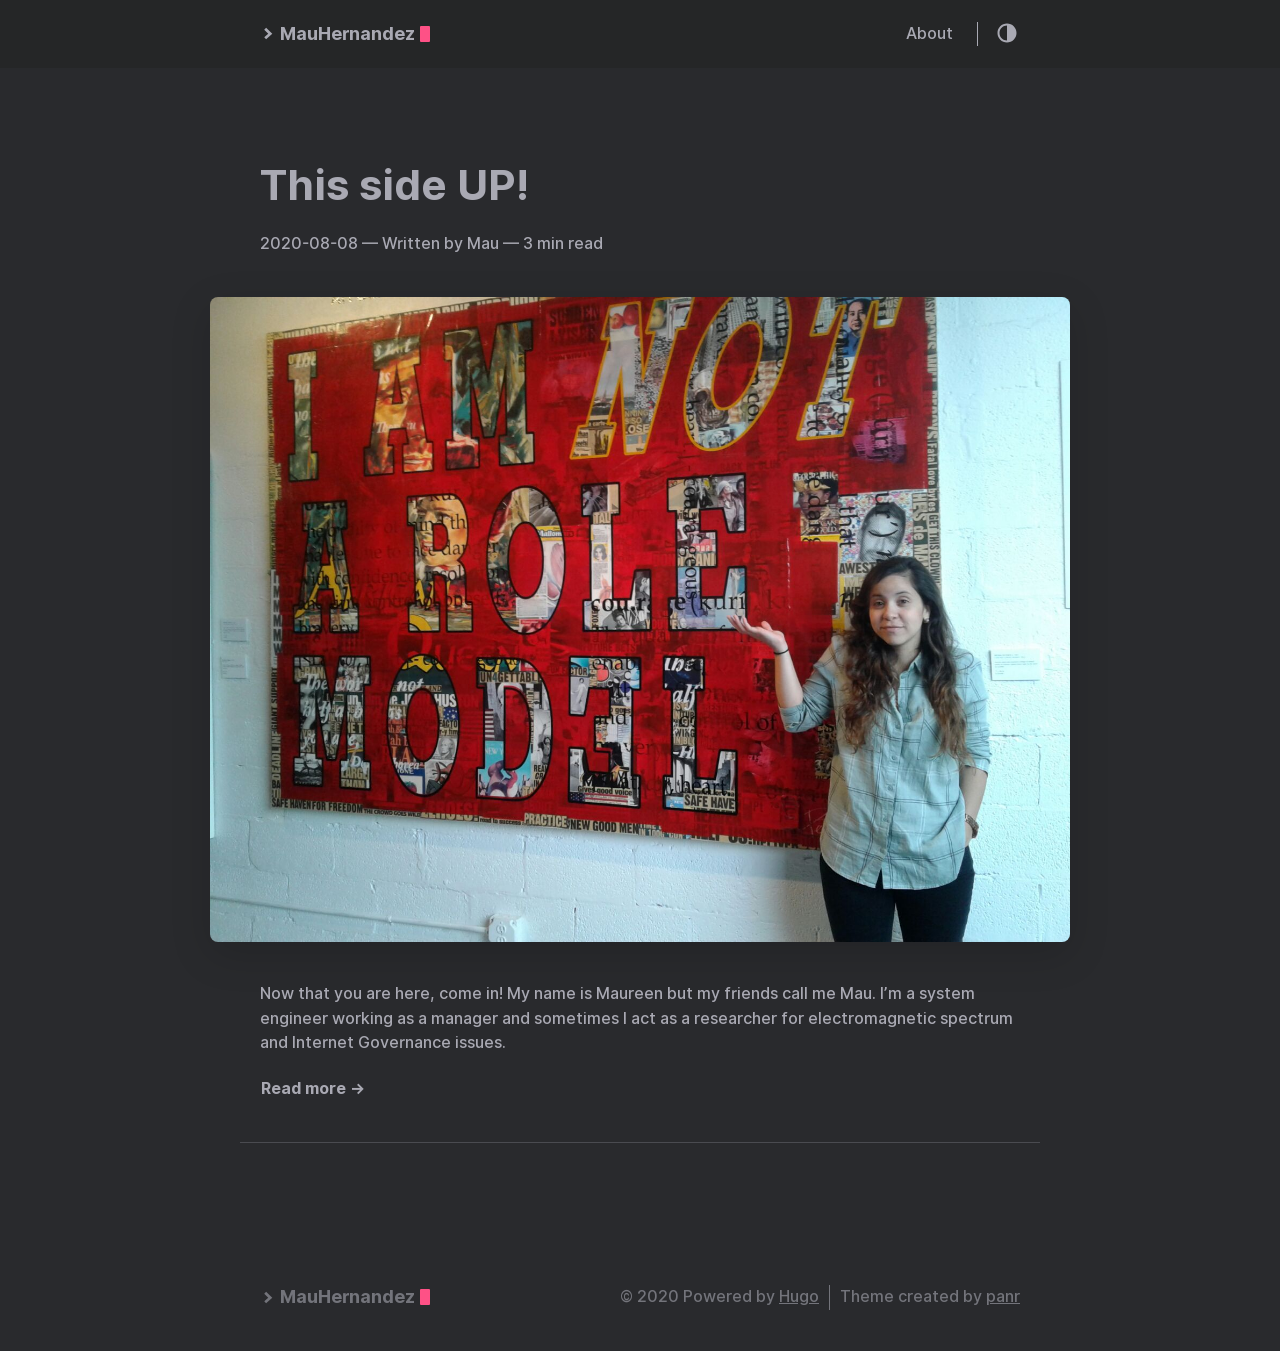
==== commit a5da8a13: "Update index.html" ====
--- a/index.html
+++ b/index.html
@@ -146,7 +146,7 @@
 
       <div class="post-content">
         
-          Now that you are here, come in! My name is Maureen but my friends call me Mau. I&rsquo;m a system engineer working as a manager and sometimes I act as a researcher for electromagnetic spectrum research and Internet Governance.
+          Now that you are here, come in! My name is Maureen but my friends call me Mau. I&rsquo;m a system engineer working as a manager and sometimes I act as a researcher for electromagnetic spectrum and Internet Governance issues.
         
       </div>
       
